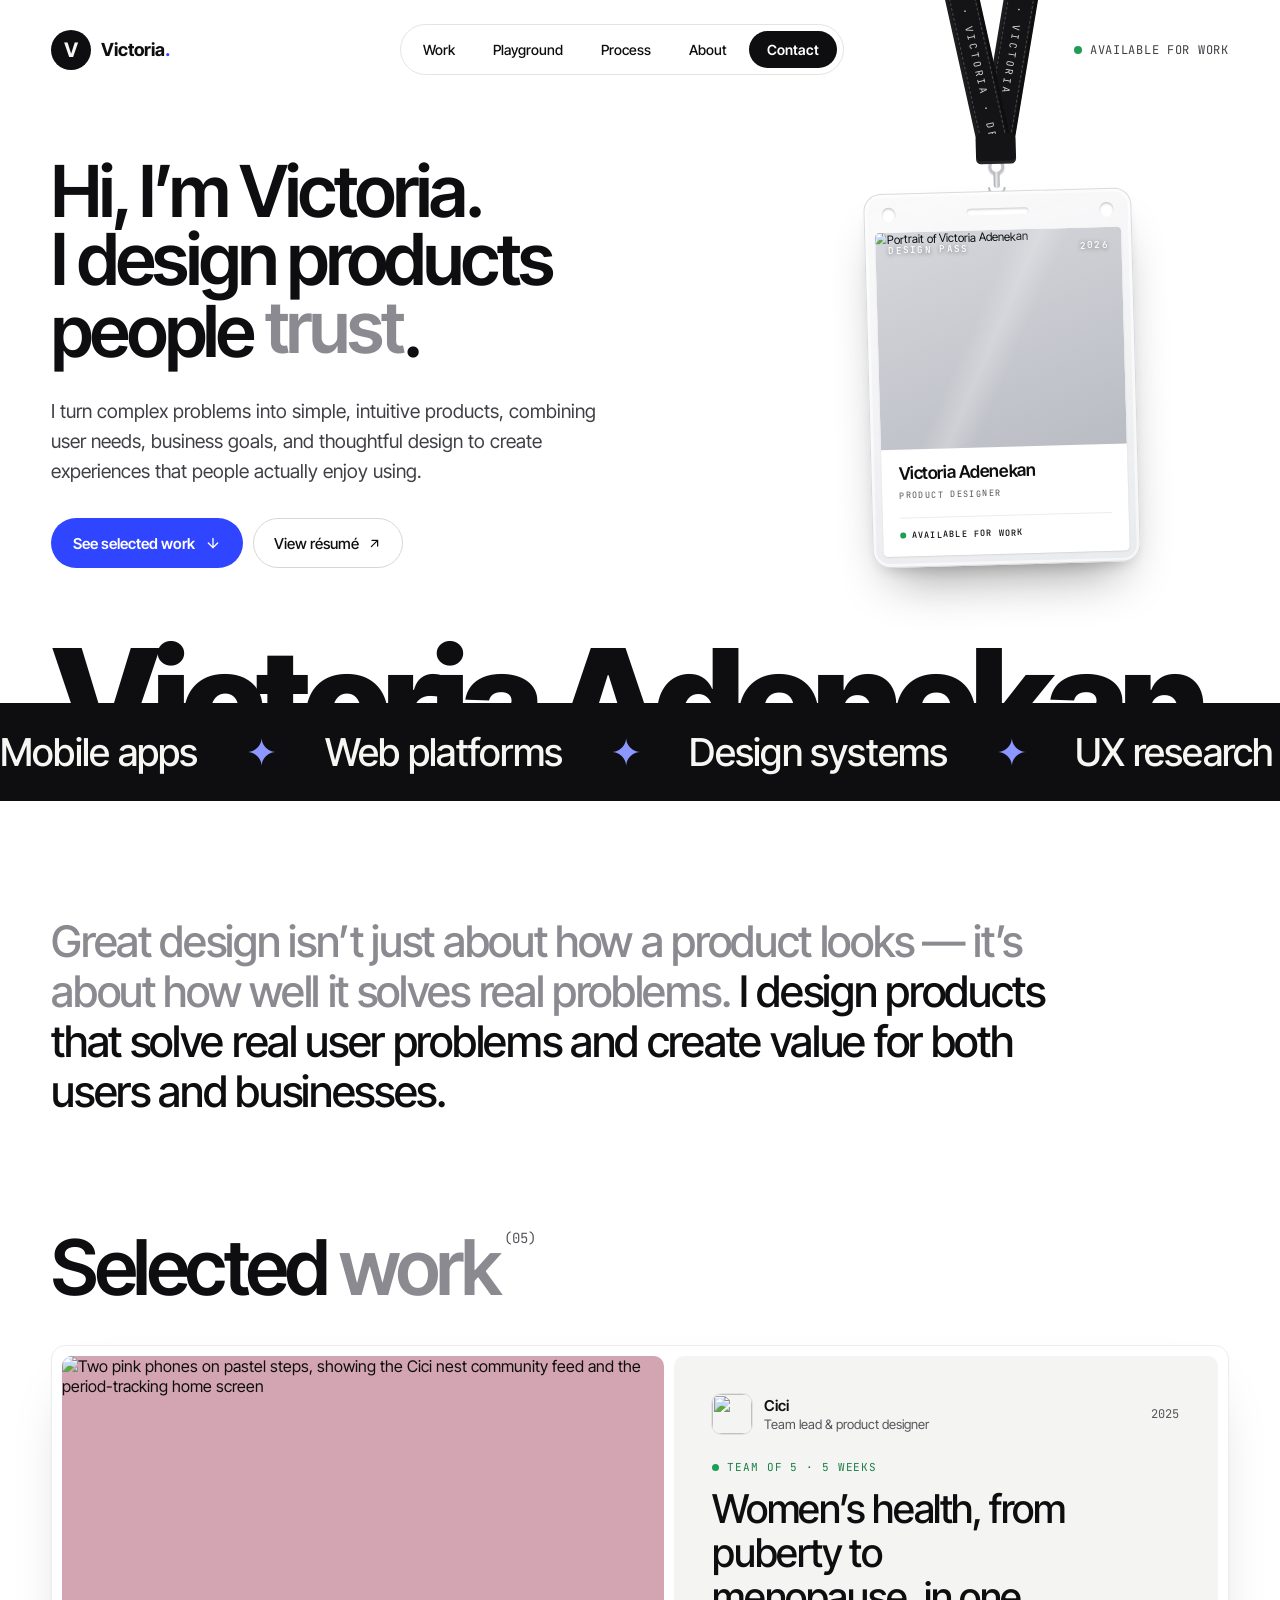
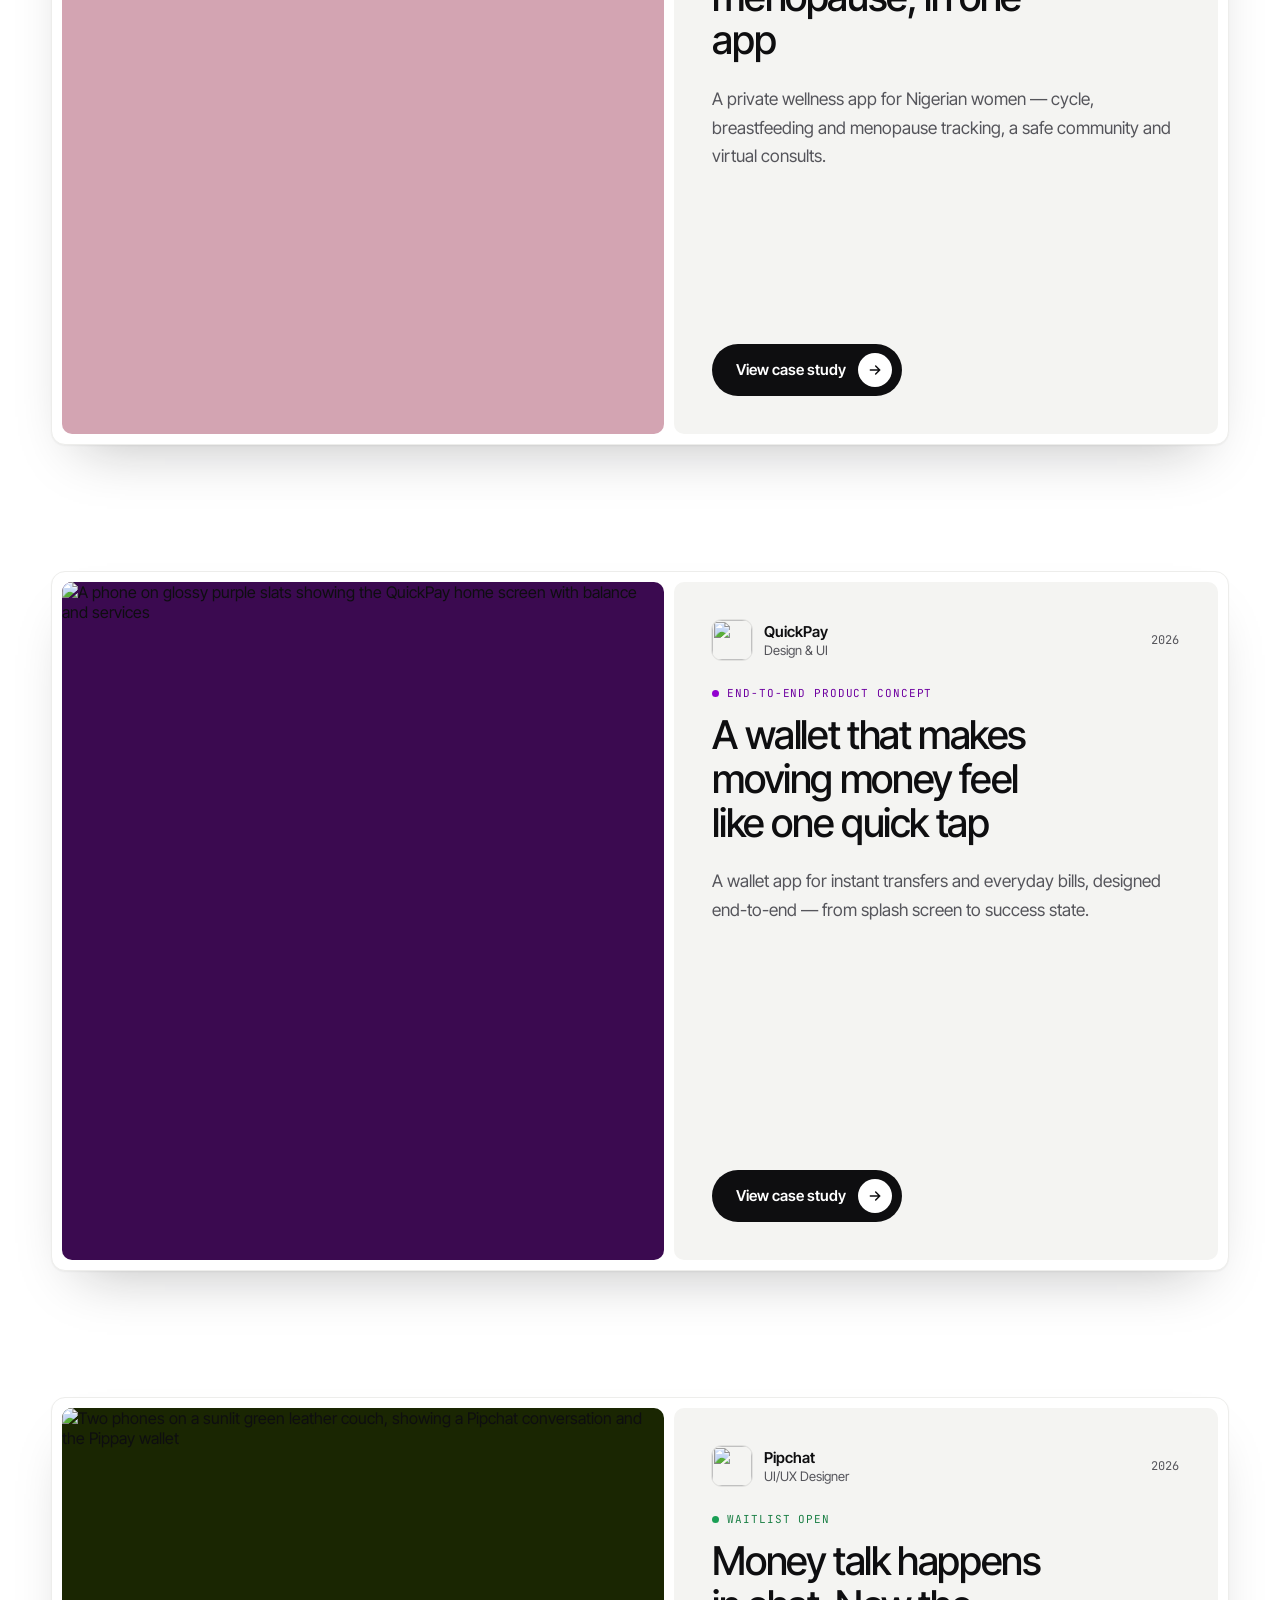
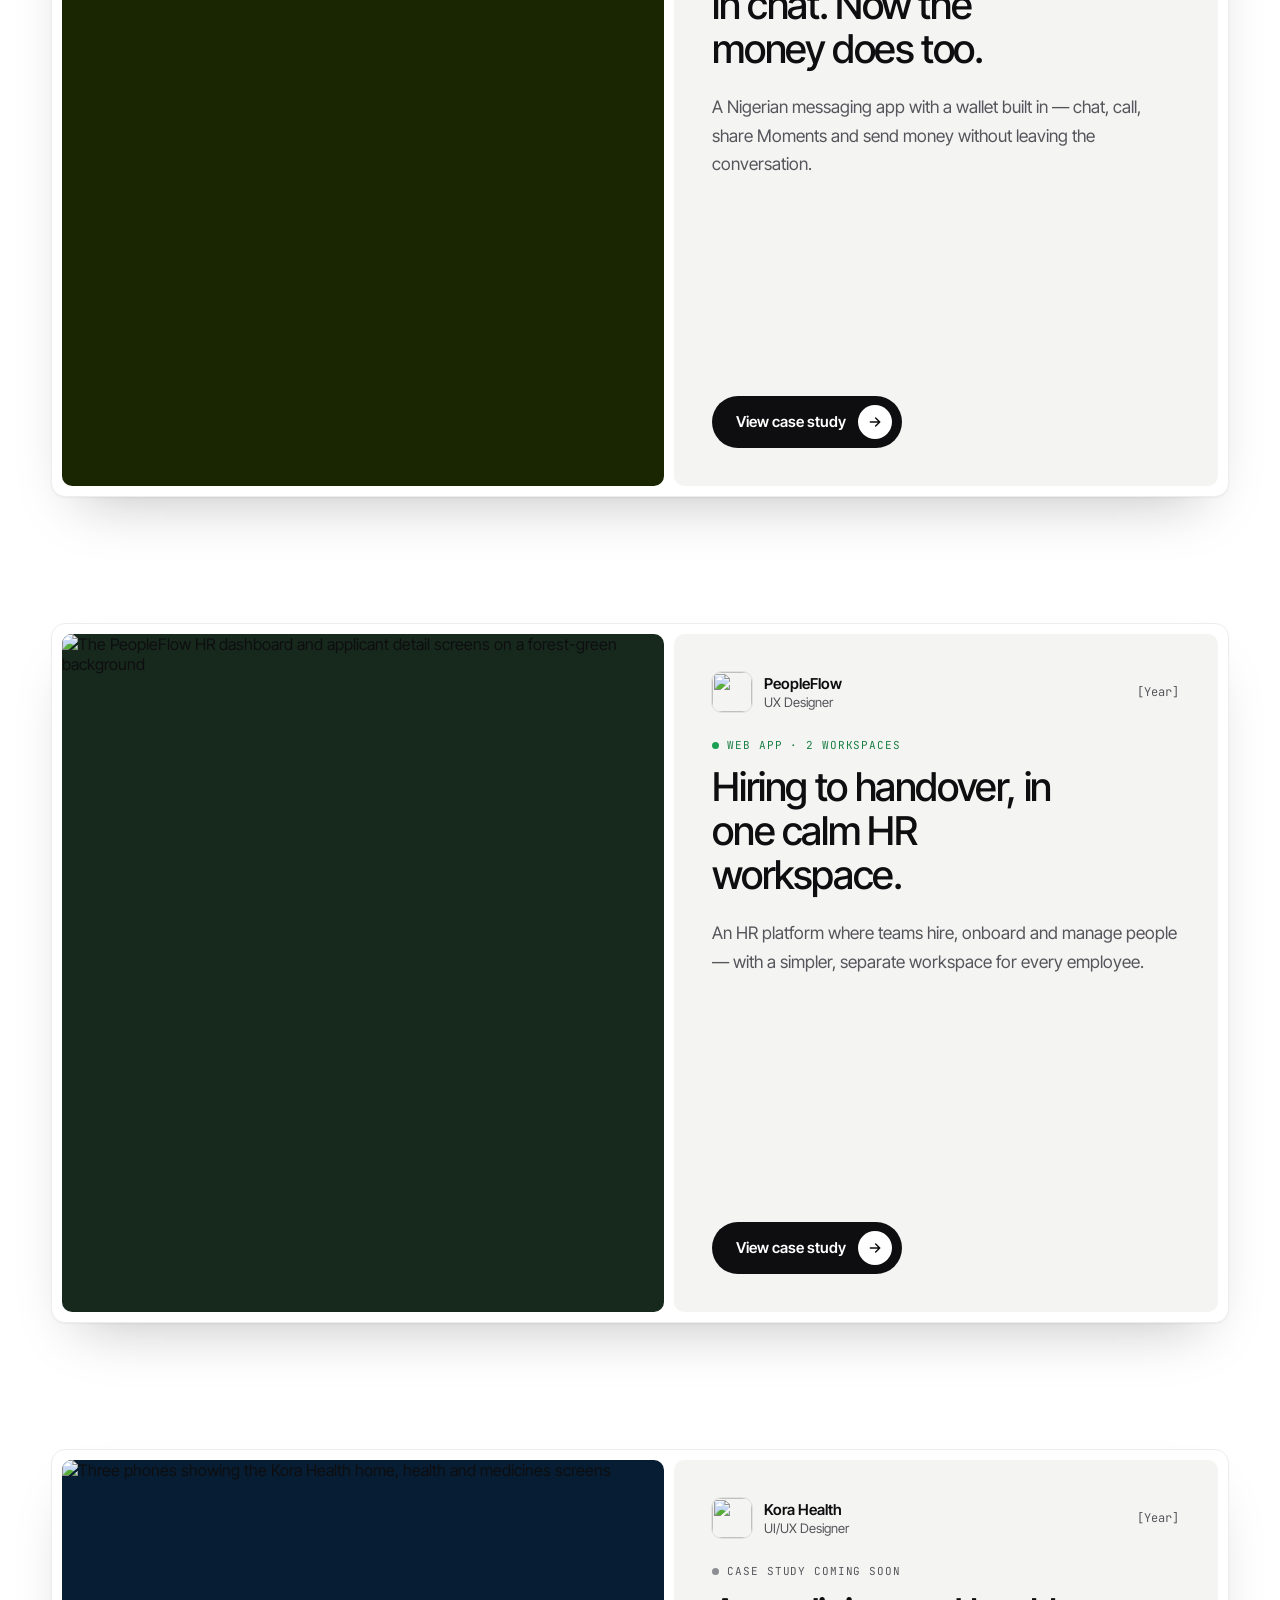
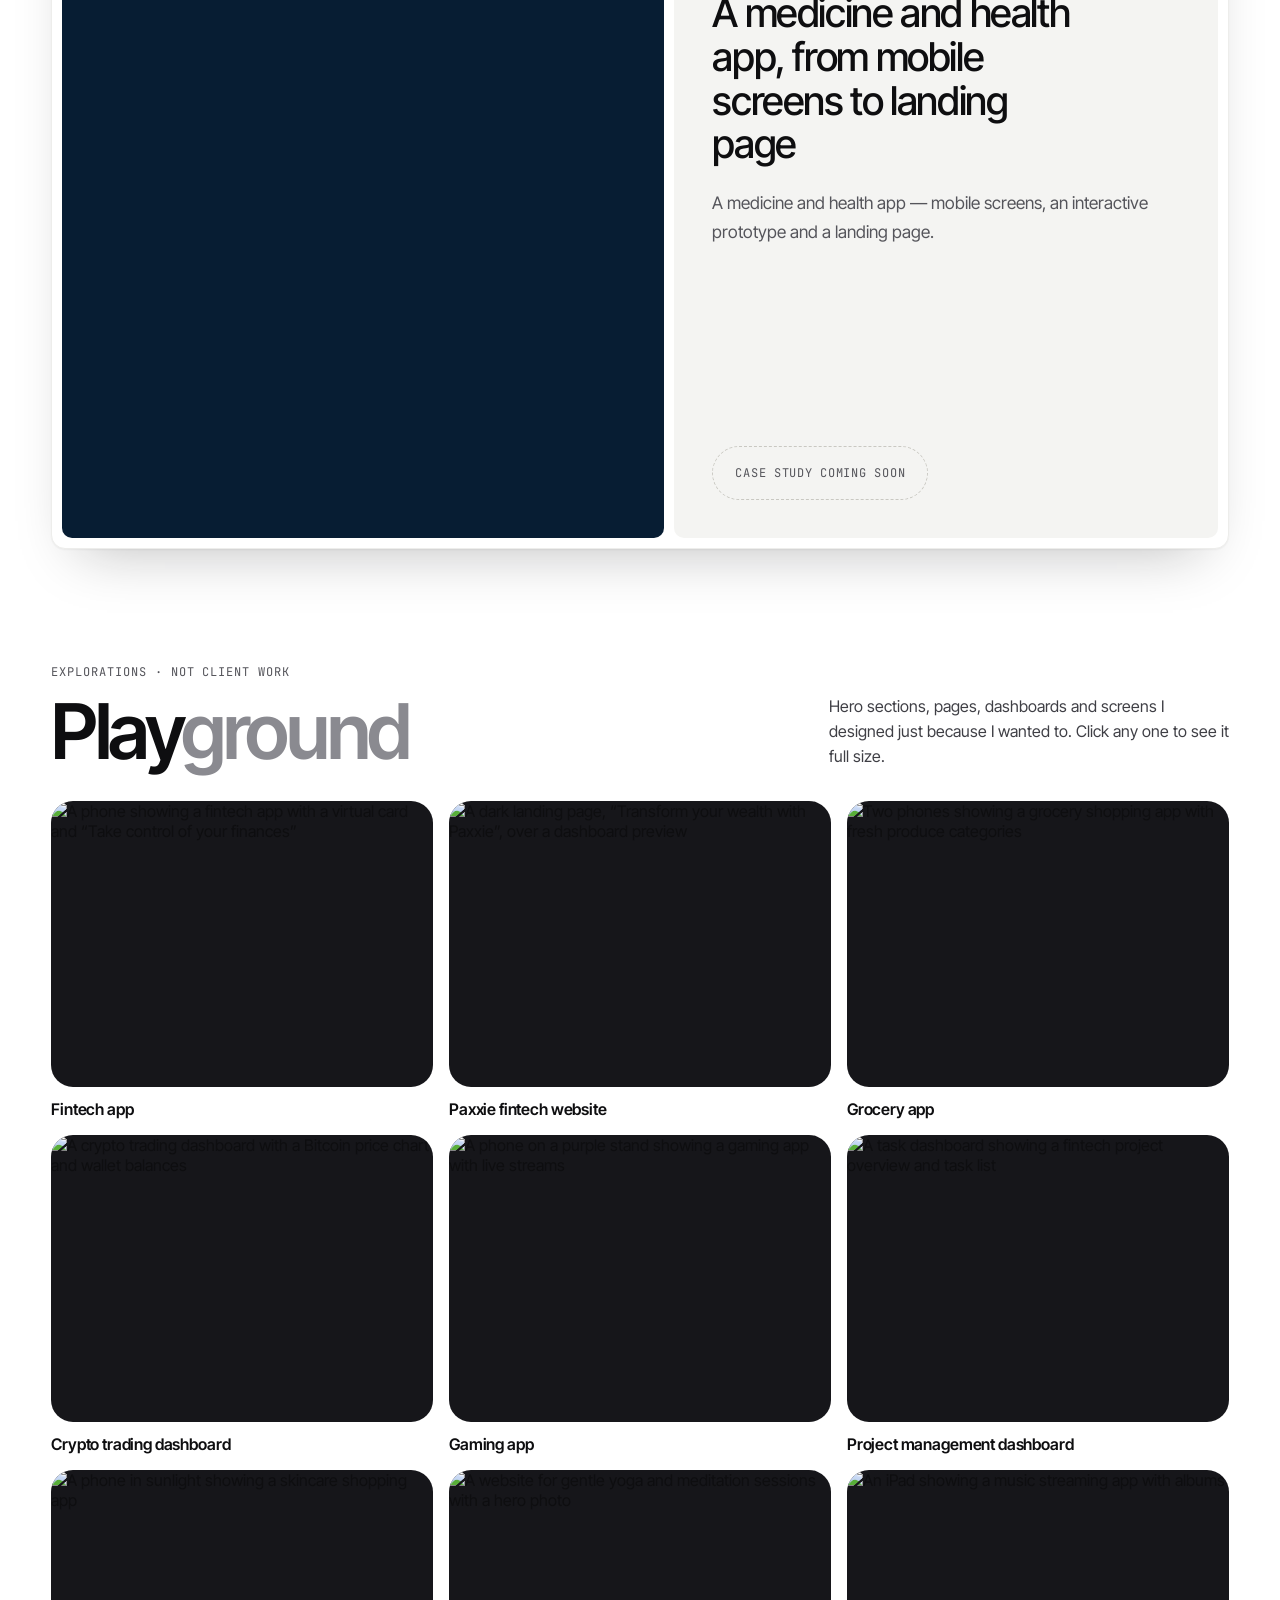
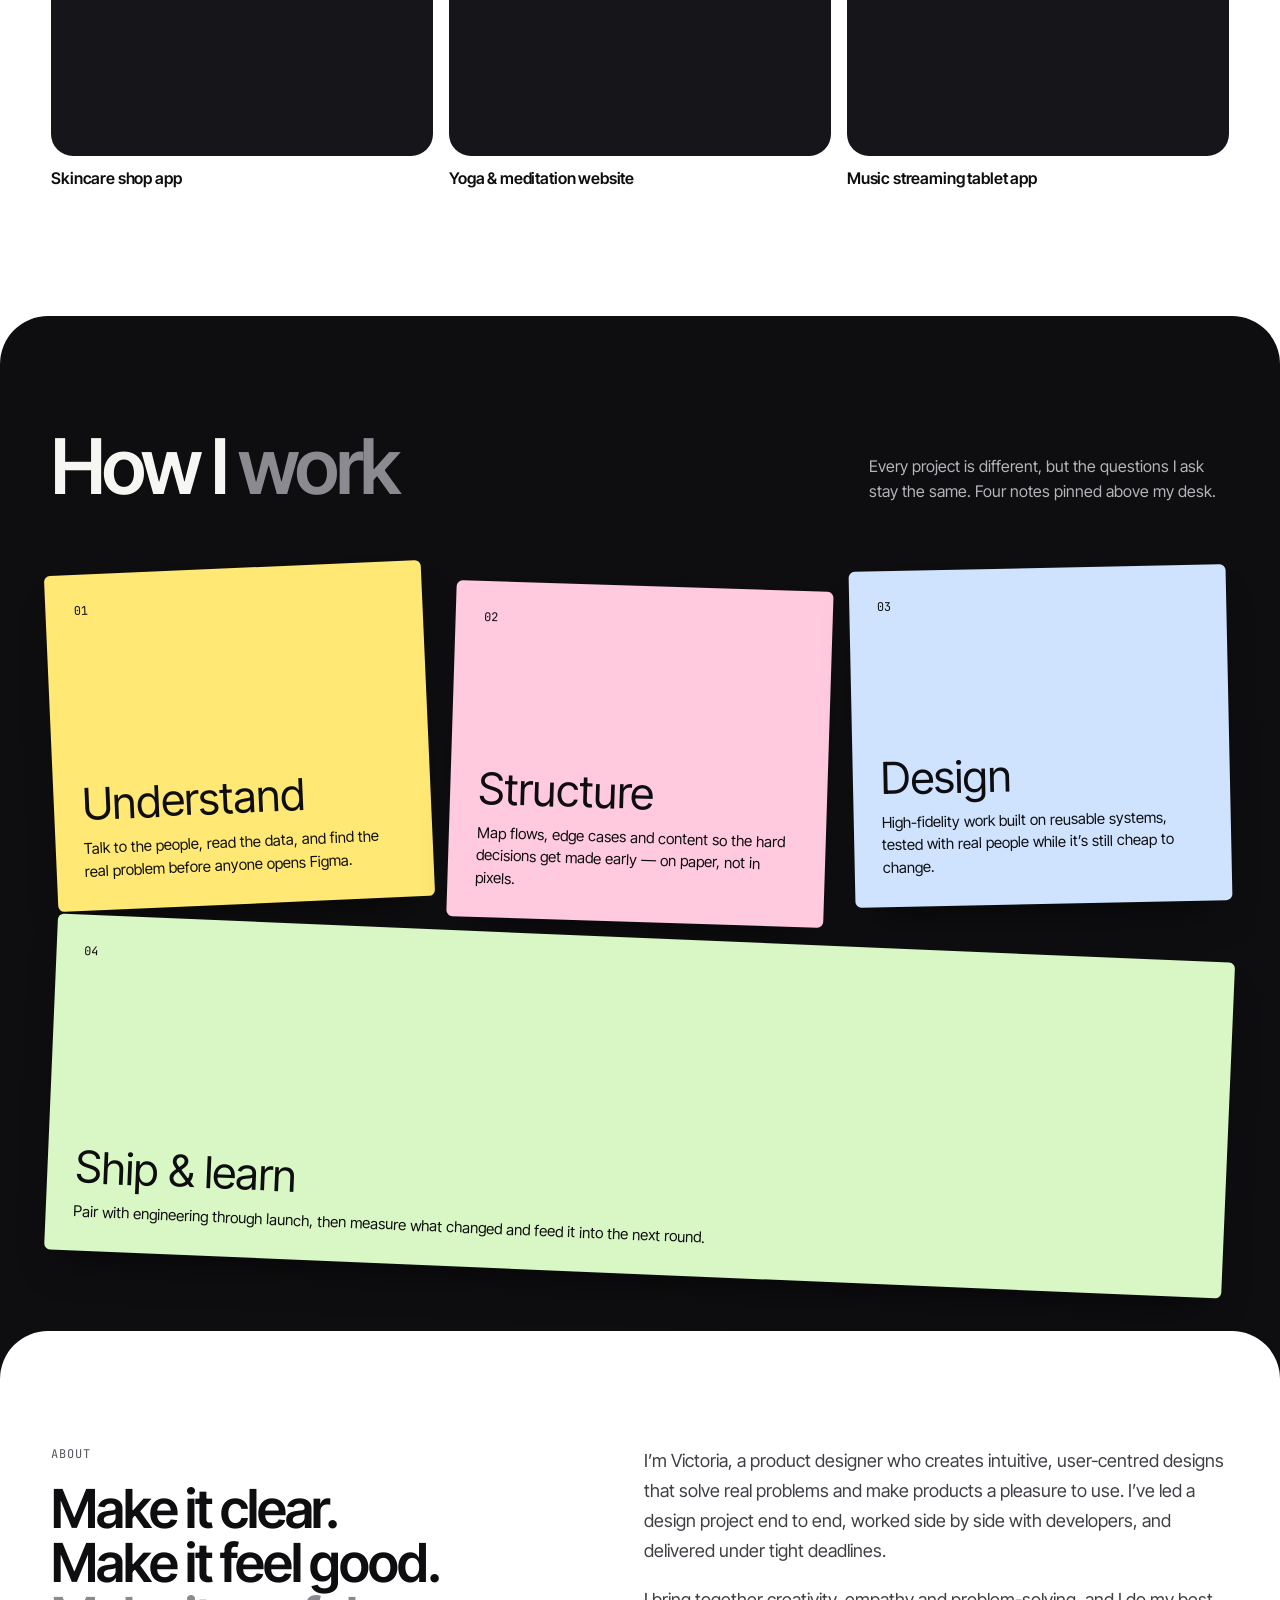
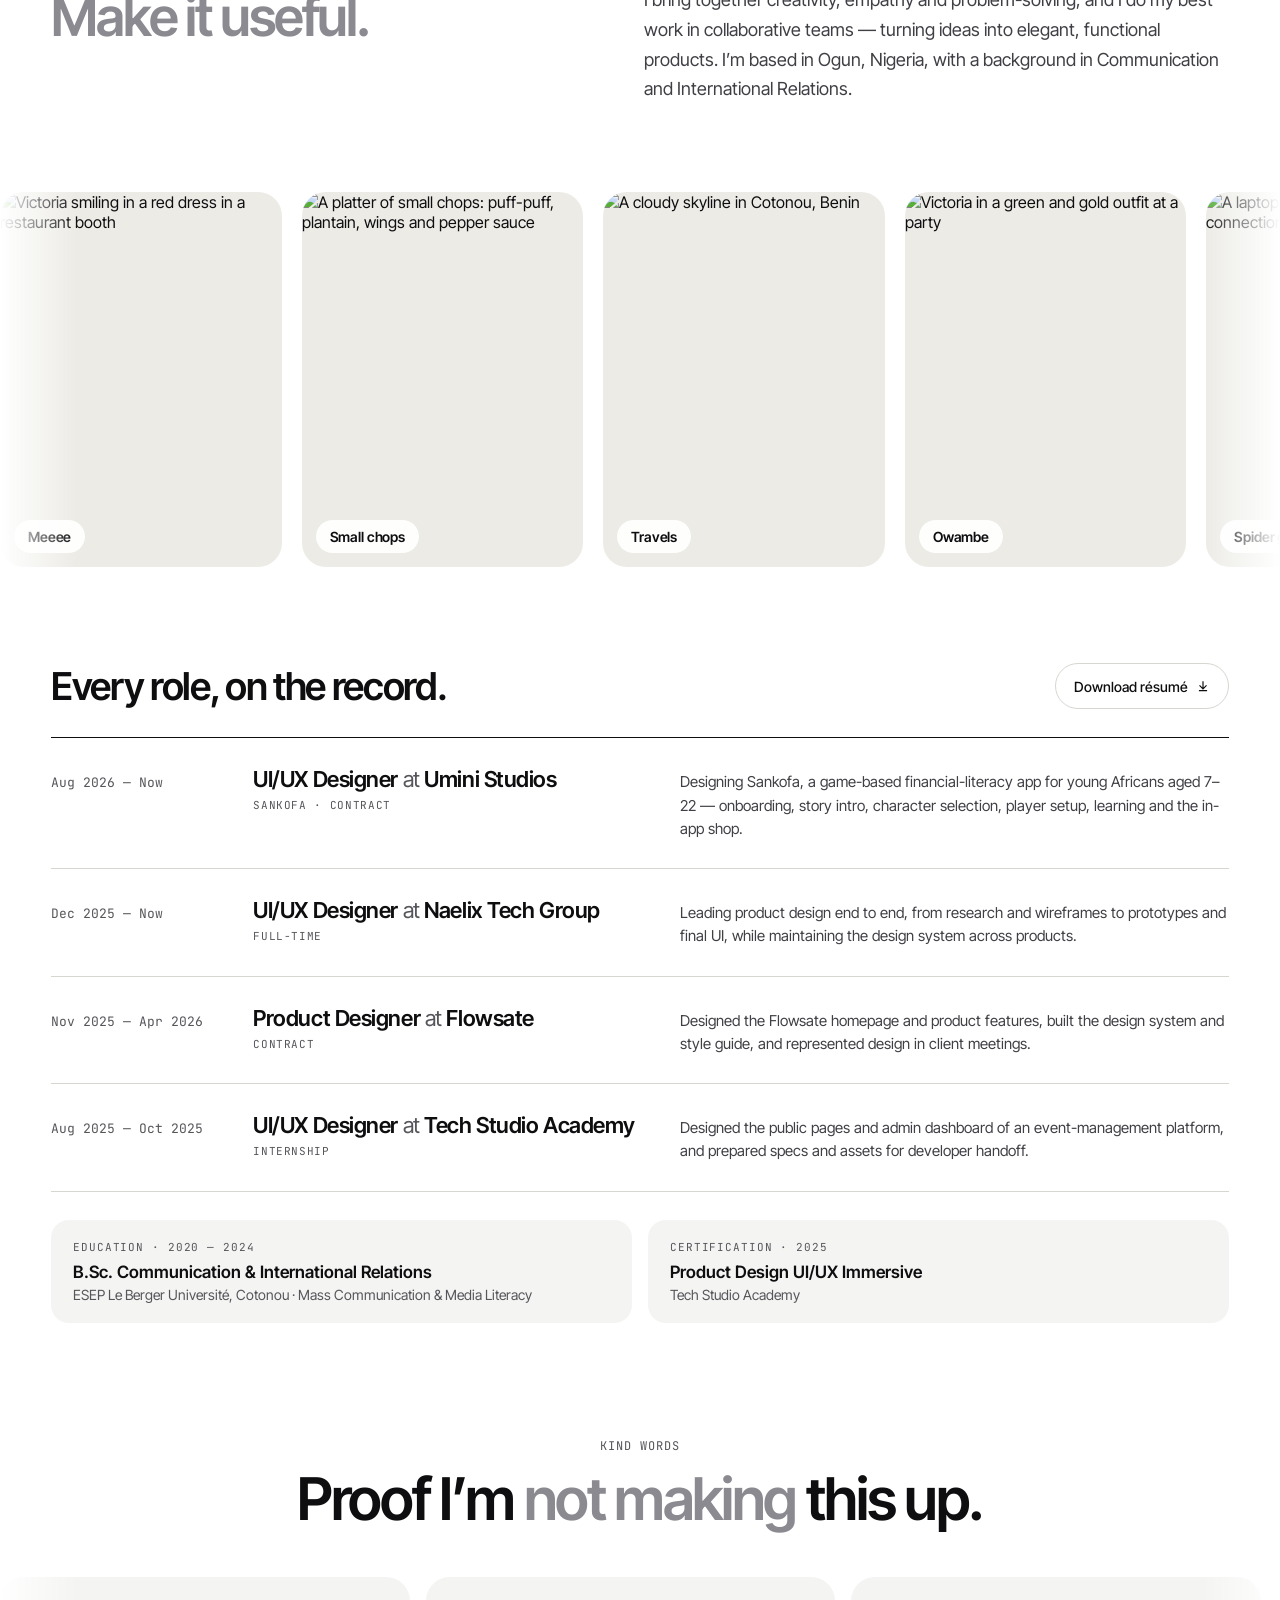
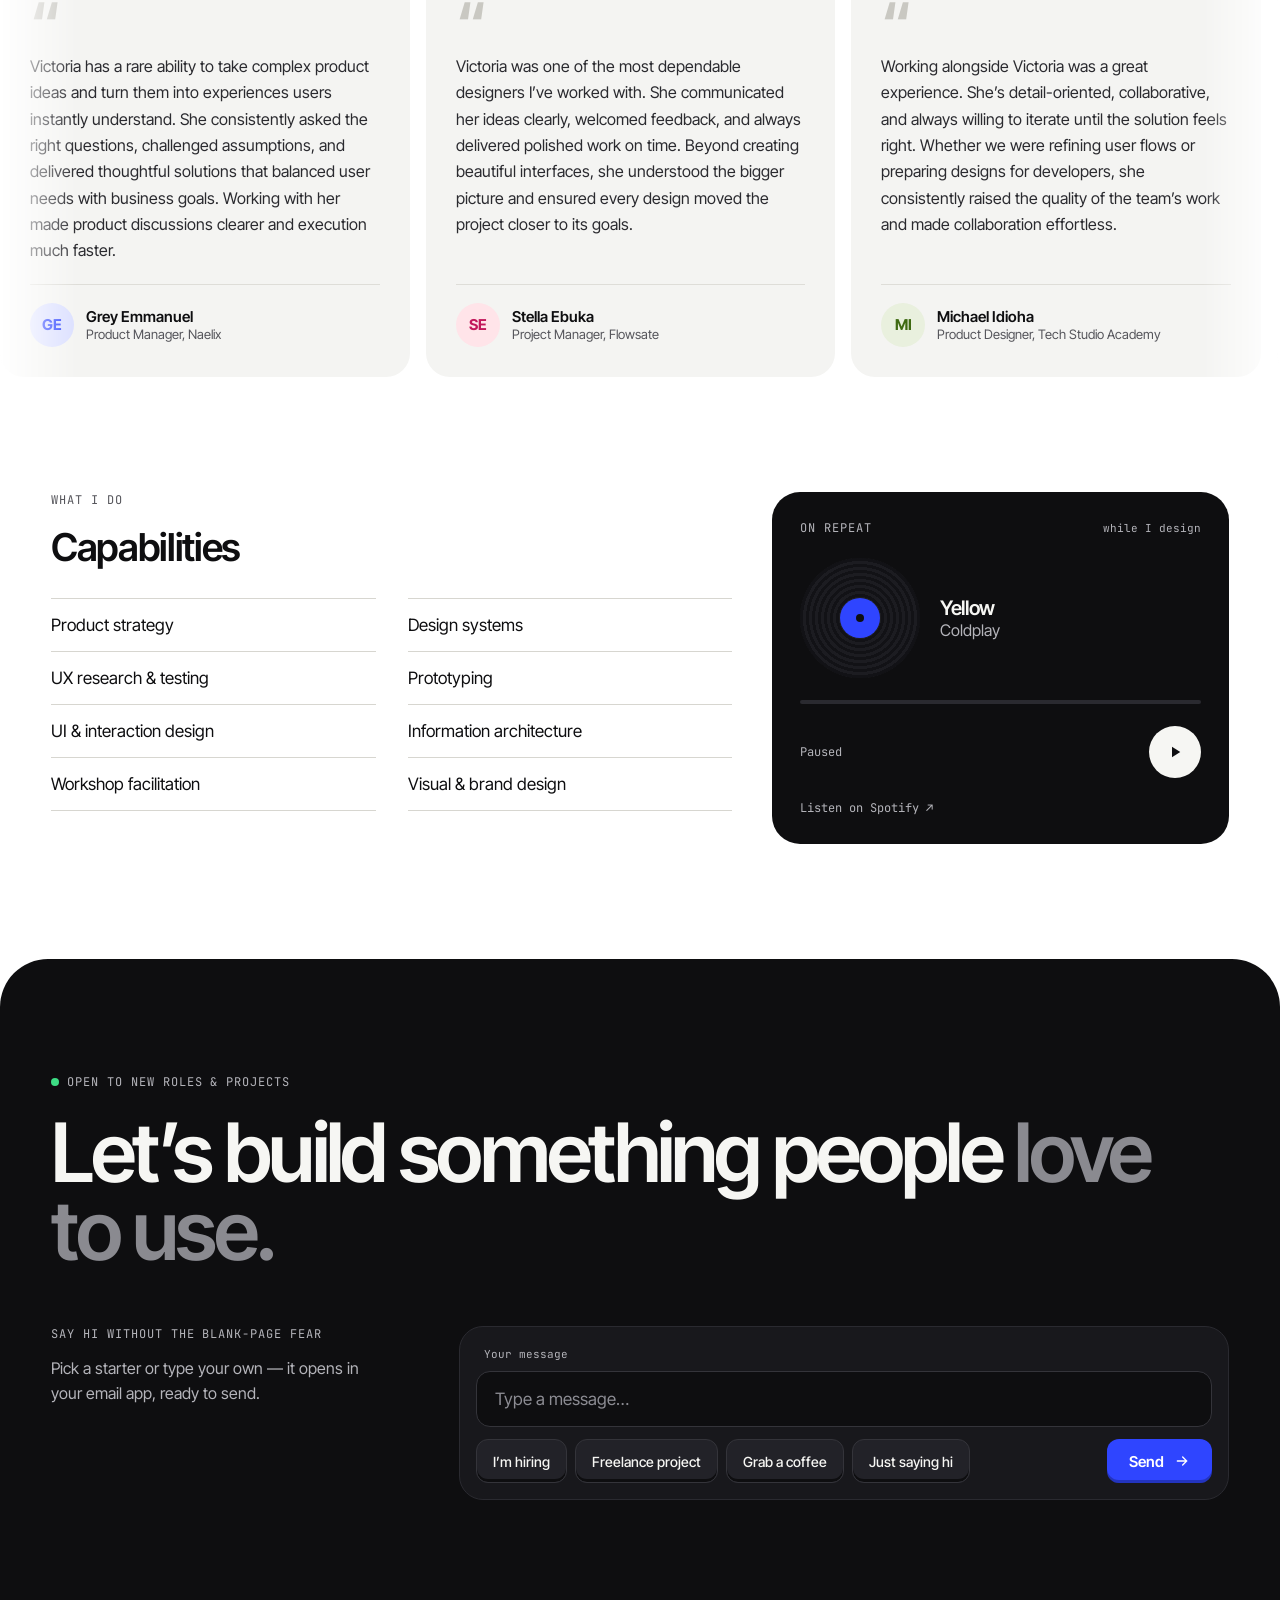
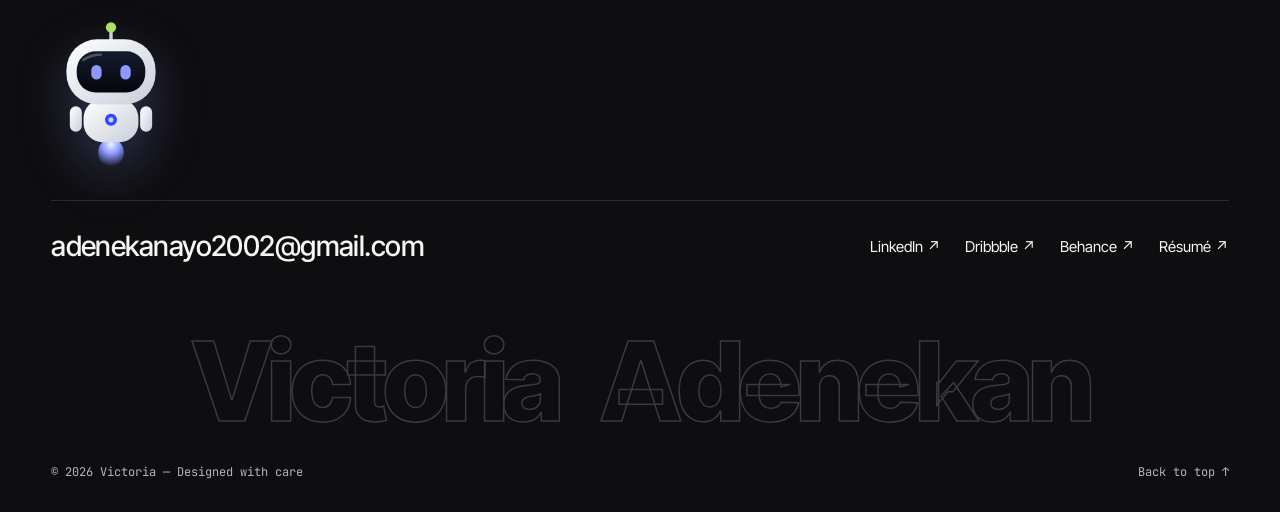
==== index.html @ 8fe479c8 "Add files via upload" ====
<!doctype html>
<html lang="en">
<head>
<meta charset="utf-8">
<meta name="viewport" content="width=device-width, initial-scale=1, viewport-fit=cover">
<title>Victoria — Product Designer</title>
<meta name="description" content="Victoria is a product designer who turns complicated problems into calm, clear products.">
<meta property="og:title" content="Victoria — Product Designer">
<meta property="og:description" content="Victoria is a product designer who turns complicated problems into calm, clear products.">
<meta property="og:type" content="website">
<meta name="theme-color" content="#FFFFFF">
<link rel="icon" href="favicon.svg" type="image/svg+xml">
<link rel="preconnect" href="https://fonts.googleapis.com">
<link rel="stylesheet" href="https://fonts.googleapis.com/css2?family=Inter+Tight:wght@400;500;600;700;800&amp;family=JetBrains+Mono:wght@400;500&amp;display=swap">
<style>
body{margin:0;background:#FFFFFF}
a{color:inherit}a:hover{color:inherit}
.it{font-family:inherit;font-style:normal}
.mono{font-family:'JetBrains Mono',ui-monospace,Menlo,monospace}
.mq{display:flex;gap:48px;width:max-content;animation:mq 38s linear infinite}
@keyframes mq{from{transform:translateX(0)}to{transform:translateX(-50%)}}
@keyframes pulse{0%,100%{opacity:1}50%{opacity:.35}}
@keyframes spin{to{transform:rotate(360deg)}}
@keyframes sway{0%,100%{transform:rotate(5deg)}50%{transform:rotate(2deg)}}
.pulse{animation:pulse 1.8s ease-in-out infinite}
.spin{animation:spin 6s linear infinite}
.strap{background:#141416;border-radius:2px;overflow:hidden;display:flex;justify-content:center;box-shadow:inset 3px 0 0 rgba(255,255,255,.04),inset -3px 0 0 rgba(0,0,0,.3)}
.strap::before,.strap::after{content:"";position:absolute;top:0;bottom:0;width:0;border-left:1px dashed rgba(255,255,255,.22)}
.strap::before{left:4px}.strap::after{right:4px}
.strap span{writing-mode:vertical-rl;font-size:10px;letter-spacing:.3em;color:rgba(255,255,255,.82);white-space:nowrap;padding-top:10px}
.rig-holder:active{cursor:grabbing}
.rig-col{margin-top:-260px;margin-bottom:-300px}
@media (min-width:1100px){.rig-col{margin-bottom:-300px;padding-right:40px}}
@media (min-width:1600px){.rig-holder,.rig-clip{zoom:1.1}.rig-col{padding-right:24px}}
@media (min-width:1011px) and (max-height:820px){.rig-straps{height:230px !important}.strap{height:240px !important}.rig-holder,.rig-clip{zoom:.9}}
@media (min-width:1011px) and (max-height:700px){.rig-straps{height:190px !important}.strap{height:200px !important}.rig-holder,.rig-clip{zoom:.8}}
@media (max-width:1010px){.rig-col{margin-top:-8px;margin-bottom:0;flex-basis:100% !important}.rig-straps{height:130px !important;-webkit-mask-image:linear-gradient(180deg,transparent,#000 55%);mask-image:linear-gradient(180deg,transparent,#000 55%)}.strap{height:136px !important}}
@media (max-width:420px){.rig{zoom:.86}}
@media (max-width:759px){.stack-list{display:grid !important;grid-template-columns:minmax(0,1fr);grid-auto-rows:1fr}.stack{flex-direction:column;flex-wrap:nowrap !important}.stack-media{min-height:0 !important;height:280px;flex:0 0 auto !important}.stack-info{flex:1 1 auto !important}}
@media (min-width:760px){.stack{height:600px;flex-wrap:nowrap !important}}
@media (min-width:960px) and (min-height:640px){.stack{position:sticky;top:28px;height:min(700px,calc(100vh - 56px));transform-origin:50% 0;will-change:transform}.stack-list{gap:14vh !important}}
.note{transition:transform .3s ease}
.note:hover{transform:rotate(0deg) scale(1.03)}
.lnk{text-decoration:none;transition:opacity .2s}.lnk:hover{opacity:.6}
.outline{color:transparent;-webkit-text-stroke:1.5px #3A3A40}
.sr{position:absolute;width:1px;height:1px;overflow:hidden;clip:rect(0 0 0 0);white-space:nowrap}
/* auto-rotating hero word */
.rot{position:relative;display:inline-block;vertical-align:bottom;padding-bottom:.06em;transition:width .55s cubic-bezier(.22,1,.36,1)}
.rot-word{display:inline-block;white-space:nowrap;font:inherit;letter-spacing:inherit}
.rot-word .ch{display:inline-block;transition:transform .55s cubic-bezier(.22,1,.36,1),opacity .4s ease,filter .4s ease;transition-delay:calc(var(--k,0) * 28ms)}
.rot-word .ch.out{transform:translateY(-.55em) rotateX(70deg);opacity:0;filter:blur(4px)}
.rot-word .ch.pre{transform:translateY(.6em) rotateX(-70deg);opacity:0;filter:blur(4px);transition:none}
.rot-bar{position:absolute;left:0;right:0;bottom:-.02em;height:.08em;border-radius:.04em;transform-origin:left;transition:transform .5s cubic-bezier(.22,1,.36,1)}
.rot.swap .rot-bar{transform:scaleX(.15)}
/* headings reveal on scroll (class added by script) */
.rv{opacity:0;transform:translateY(28px);filter:blur(8px);transition:opacity .9s ease,transform 1s cubic-bezier(.22,1,.36,1),filter .9s ease}
.rv.in{opacity:1;transform:none;filter:blur(0)}
/* playground grid */
.pg-grid{display:grid;grid-template-columns:repeat(3,minmax(0,1fr));gap:16px}
@media (max-width:959px){.pg-grid{grid-template-columns:repeat(2,minmax(0,1fr))}.shot-wrap{order:var(--o2)}}
@media (max-width:599px){.pg-grid{grid-template-columns:minmax(0,1fr)}.shot-wrap{order:0}}
.shot{all:unset;box-sizing:border-box;position:relative;width:100%;aspect-ratio:4/3;border-radius:22px;overflow:hidden;cursor:pointer;display:block;isolation:isolate}
.shot:focus-visible{outline:3px solid #2F45FF;outline-offset:3px}
.shot-art{position:absolute;inset:0;display:flex;align-items:center;justify-content:center;padding:0;box-sizing:border-box;transition:transform .7s cubic-bezier(.22,1,.36,1)}
.shot:hover .shot-art{transform:scale(1.045)}
.shot-zoom{position:absolute;top:12px;right:12px;width:36px;height:36px;border-radius:50%;background:rgba(255,255,255,.9);color:#0E0E10;display:flex;align-items:center;justify-content:center;opacity:0;transform:scale(.85);transition:opacity .3s,transform .3s}
.shot:hover .shot-zoom,.shot:focus-visible .shot-zoom{opacity:1;transform:none}
.shot-wrap.is-hidden{display:none}
.shot-name{margin-top:12px;font-size:16px;font-weight:600;letter-spacing:-0.01em;color:#0E0E10}
.shot.is-hidden{display:none}
/* lightbox */
.lb{position:fixed;inset:0;z-index:80;display:flex;align-items:center;justify-content:center;padding:clamp(12px,3vw,40px)}
.lb[hidden]{display:none}
.lb-bg{position:absolute;inset:0;background:rgba(14,14,16,.72);-webkit-backdrop-filter:blur(6px);backdrop-filter:blur(6px);animation:lbf .3s ease both}
.lb-full{position:relative;margin:0;width:min(1100px,100%);display:flex;flex-direction:column;gap:14px;animation:lbp .45s cubic-bezier(.22,1,.36,1) both}
.lb-stage{position:relative;width:100%;aspect-ratio:4/3;max-height:78vh;border-radius:20px;overflow:hidden;margin:0 auto}
.lb-stage .shot-art{padding:0}
.lb-stage .shot-art img{object-fit:contain !important}
.lb-cap{display:flex;justify-content:space-between;gap:16px;color:#FFFFFF;font-size:17px;font-weight:600}
.lb-cap .mono{font-size:12px;font-weight:400;color:#C7C7CC}
.lb-btn{position:absolute;width:48px;height:48px;border-radius:50%;border:0;background:#FFFFFF;color:#0E0E10;display:flex;align-items:center;justify-content:center;cursor:pointer;box-shadow:0 10px 24px -10px rgba(0,0,0,.5)}
.lb-close{top:clamp(12px,3vw,28px);right:clamp(12px,3vw,28px)}
.lb-prev{left:clamp(8px,2vw,24px);top:50%;margin-top:-24px}
.lb-next{right:clamp(8px,2vw,24px);top:50%;margin-top:-24px}
@keyframes lbf{from{opacity:0}}
@keyframes lbp{from{opacity:0;transform:translateY(24px) scale(.98)}}
.life{overflow:hidden;-webkit-mask-image:linear-gradient(90deg,transparent,#000 6%,#000 94%,transparent);mask-image:linear-gradient(90deg,transparent,#000 6%,#000 94%,transparent)}
.life-track{display:flex;width:max-content;animation:lifeScroll 70s linear infinite}
.life-set{display:flex;gap:20px;padding-right:20px}
.life-card img{transition:transform .6s cubic-bezier(.22,1,.36,1)}
.life-card:hover img{transform:scale(1.04)}
@keyframes lifeScroll{to{transform:translateX(-50%)}}
@media (prefers-reduced-motion:reduce){.life{overflow-x:auto}.life-track{animation:none}.life-set[aria-hidden]{display:none}}
.bot-lane{position:relative;height:220px;margin-top:48px}
.bot-mover{position:absolute;left:0;bottom:0;width:140px;animation:botRoam 24s ease-in-out infinite}
.bot-lean{animation:botLean 24s ease-in-out infinite}
.bot{all:unset;cursor:pointer;display:block;position:relative;animation:botFloat 4.2s ease-in-out infinite;filter:drop-shadow(0 18px 24px rgba(140,152,255,.25))}
.bot:focus-visible{outline:3px solid #8C98FF;outline-offset:6px;border-radius:20px}
.bot svg{display:block;overflow:visible}
.bot-eyes{transform-box:fill-box;transform-origin:center;animation:botBlink 5s infinite}
.bot-flame{transform-box:fill-box;transform-origin:center top;animation:botFlame .35s ease-in-out infinite alternate}
.bot-tip{animation:botTip 2.4s ease-in-out infinite}
.bot-arm-r{transform-box:fill-box;transform-origin:50% 10%}
.bot.wave .bot-arm-r{animation:botWave .9s ease-in-out 2}
.bot:hover .bot-tip{fill:#D7FF8A}
.bot-bubble{position:absolute;left:50%;bottom:calc(100% + 4px);margin-left:-110px;width:220px;text-align:center;white-space:normal;padding:9px 14px;border-radius:16px;box-sizing:border-box;background:#FFFFFF;color:#0E0E10;font-size:14px;font-weight:600;opacity:0;transform:translateY(6px) scale(.96);transform-origin:left bottom;transition:opacity .3s,transform .3s;pointer-events:none}
.bot-bubble.show{opacity:1;transform:none}
@keyframes botFloat{0%,100%{transform:translateY(0) rotate(-3deg)}50%{transform:translateY(-14px) rotate(3deg)}}
@keyframes botBlink{0%,92%,100%{transform:scaleY(1)}95%{transform:scaleY(.1)}}
@keyframes botFlame{from{transform:scaleY(.8);opacity:.75}to{transform:scaleY(1.15);opacity:1}}
@keyframes botTip{0%,100%{opacity:1}50%{opacity:.45}}
@keyframes botWave{0%,100%{transform:rotate(0)}30%{transform:rotate(-150deg)}60%{transform:rotate(-110deg)}}
@keyframes botRoam{0%,100%{left:0}50%{left:calc(100% - 140px)}}
@keyframes botLean{0%,100%{transform:rotate(0)}12%,38%{transform:rotate(7deg)}50%{transform:rotate(0)}62%,88%{transform:rotate(-7deg)}}
@media (prefers-reduced-motion:reduce){.bot,.bot-eyes,.bot-flame,.bot-tip,.bot.wave .bot-arm-r,.bot-mover,.bot-lean{animation:none}}
.fname{font-size:clamp(52px,8.6vw,150px);line-height:.92;letter-spacing:-0.05em;font-weight:800;text-align:center;padding:28px clamp(12px,3vw,40px) 8px;user-select:none}
.fword{display:inline-block;white-space:nowrap;margin:0 .12em}
.fl{display:inline-block;color:transparent;-webkit-text-stroke:1.5px #3A3A40;transition:transform .35s cubic-bezier(.3,1.6,.5,1),color .25s,-webkit-text-stroke-color .25s;animation:flWave 7s ease-in-out infinite;animation-delay:calc(var(--i) * 110ms)}
.fl:hover{color:var(--c);-webkit-text-stroke-color:var(--c);transform:translateY(-14%) rotate(var(--r)) scale(1.08)}
@keyframes flWave{0%,32%,100%{color:transparent;-webkit-text-stroke-color:#3A3A40;transform:none}8%{color:var(--c);-webkit-text-stroke-color:var(--c);transform:translateY(-16%) rotate(var(--r))}16%{color:var(--c);-webkit-text-stroke-color:var(--c);transform:translateY(0) rotate(0)}24%{color:transparent;-webkit-text-stroke-color:var(--c);transform:none}}
@media (prefers-reduced-motion:reduce){.fl{animation:none;transition:none}}
@keyframes bob{0%,80%,100%{transform:translateY(0);opacity:.4}40%{transform:translateY(-14px);opacity:1}}
@keyframes orbit{to{transform:rotate(360deg)}}
.bob{animation:bob 1.2s ease-in-out infinite}
.orbit{animation:orbit 2.4s linear infinite}
.tile{transition:transform .35s cubic-bezier(.2,.7,.2,1),background-color .4s ease}
.tile:hover{transform:translateY(-4px)}
.quotes{overflow:hidden;-webkit-mask-image:linear-gradient(90deg,transparent,#000 6%,#000 94%,transparent);mask-image:linear-gradient(90deg,transparent,#000 6%,#000 94%,transparent)}
.quotes-track{display:flex;width:max-content;animation:lifeScroll 80s linear infinite}
.quotes-set{display:flex;align-items:stretch;gap:16px;padding-right:16px}
@media (prefers-reduced-motion:reduce){.quotes{overflow-x:auto}.quotes-track{animation:none}.quotes-set[aria-hidden]{display:none}}
.tcard{transition:transform .35s cubic-bezier(.2,.7,.2,1)}
.tcard:hover{transform:translateY(-6px)}
.ttrack{scrollbar-width:none}.ttrack::-webkit-scrollbar{display:none}
.ttrack:focus-visible{outline:2px solid #2F45FF;outline-offset:-2px}
.tfade{-webkit-mask-image:linear-gradient(90deg,transparent 0,#000 6%,#000 94%,transparent 100%);mask-image:linear-gradient(90deg,transparent 0,#000 6%,#000 94%,transparent 100%)}
input::placeholder{color:#8C8C93}
@media (prefers-reduced-motion:reduce){.mq,.pulse,.spin,.sway,.bob,.orbit{animation:none}}
/* Page-load: a calm hero entrance that plays on every load */
@keyframes ld-rise{from{opacity:0;transform:translate3d(0,26px,0);filter:blur(10px)}to{opacity:1;transform:none;filter:blur(0)}}
@keyframes ld-fade{from{opacity:0}to{opacity:1}}
@keyframes ld-drop{from{opacity:0;transform:translate3d(0,-80px,0)}to{opacity:1;transform:none}}
@keyframes ld-up{from{transform:translate3d(0,110%,0)}to{transform:none}}
.ld{animation:ld-rise 1.2s cubic-bezier(.22,1,.36,1) both;animation-delay:var(--d,0ms)}
.ld-fade{animation:ld-fade 1.1s ease both;animation-delay:var(--d,0ms)}
.ld-drop{animation:ld-drop 1.9s cubic-bezier(.22,1,.36,1) both;animation-delay:var(--d,0ms)}
.ld-name{clip-path:inset(-40% -3% 0 -3%)}
.ld-name span{display:inline-block;animation:ld-up 1.5s cubic-bezier(.22,1,.36,1) both;animation-delay:calc(650ms + var(--i,0) * 45ms)}
@media (prefers-reduced-motion:reduce){.ld,.ld-fade,.ld-drop,.ld-name span{animation:none}}
</style>
<link rel="stylesheet" href="site.css">
</head>
<body>
<div style="font-family:'Inter Tight',system-ui,sans-serif;color:#0E0E10;background:#FFFFFF;overflow-x:clip">

<div id="intro" class="intro" role="dialog" aria-label="Intro">
  <div class="intro-track" id="introTrack">
    <div class="intro-name"><span style="--i:0">V</span><span style="--i:1">I</span><span style="--i:2">C</span><span style="--i:3">T</span><span style="--i:4">O</span><span style="--i:5">R</span><span style="--i:6">I</span><span style="--i:7">A</span><span class="sp"> </span><span style="--i:9">A</span><span style="--i:10">D</span><span style="--i:11">E</span><span style="--i:12">N</span><span style="--i:13">E</span><span style="--i:14">K</span><span style="--i:15">A</span><span style="--i:16">N</span></div>
    <img class="intro-ph" src="assets/intro_b.webp" alt="">
    <img class="intro-ph" src="assets/life_06.webp" alt="">
    <img class="intro-ph" src="assets/intro_a.webp" alt="">
    <img class="intro-ph" src="assets/life_03.webp" alt="">
    <img class="intro-ph" src="assets/life_00.webp" alt="">
    <div class="intro-final" id="introFinal"><img src="assets/victoria_portrait.webp" alt=""></div>
  </div>
  <button type="button" class="intro-skip" id="introSkip">Skip intro</button>
</div>
<!-- ============ NAV ============ -->
<header class="ld-fade" style="max-width:1320px;margin:0 auto;padding:24px clamp(20px,4vw,56px);display:flex;flex-wrap:wrap;align-items:center;justify-content:space-between;gap:16px">
  <a href="#top" class="lnk" style="display:flex;align-items:center;gap:10px;font-weight:700;font-size:18px">
    <span style="width:40px;height:40px;border-radius:50%;background:#0E0E10;color:#F6F6F3;display:flex;align-items:center;justify-content:center;font-size:20px" class="it">V</span>
    <span>Victoria<span style="color:#2F45FF">.</span></span>
  </a>
  <nav aria-label="Main" style="display:flex;flex-wrap:wrap;align-items:center;gap:6px;background:#FFFFFF;border:1px solid #E4E3DE;border-radius:999px;padding:6px">
    <a href="#work" class="lnk" style="padding:10px 16px;font-size:14px;font-weight:500">Work</a>
    <a href="#playground" class="lnk" style="padding:10px 16px;font-size:14px;font-weight:500">Playground</a>
    <a href="#process" class="lnk" style="padding:10px 16px;font-size:14px;font-weight:500">Process</a>
    <a href="#about" class="lnk" style="padding:10px 16px;font-size:14px;font-weight:500">About</a>
    <a href="#contact" style="padding:10px 18px;font-size:14px;font-weight:600;background:#0E0E10;color:#FFFFFF;border-radius:999px;text-decoration:none">Contact</a>
  </nav>
  <div class="mono" style="display:flex;align-items:center;gap:8px;font-size:12px;letter-spacing:.06em;text-transform:uppercase;color:#3F3F45">
    <span class="pulse" style="width:8px;height:8px;border-radius:50%;background:#1F9D55"></span>
    Available for work
  </div>
  <button type="button" id="burger" class="burger" aria-label="Open menu" aria-expanded="false" aria-controls="mmenu"><span></span><span></span><span></span></button>
</header>
<div id="mmenu" class="mmenu" role="dialog" aria-modal="true" aria-label="Menu">
  <button type="button" id="mmenuClose" class="burger is-x" aria-label="Close menu"><span></span><span></span><span></span></button>
  <nav aria-label="Mobile">
    <a href="#work" style="--i:0">Work</a>
    <a href="#playground" style="--i:1">Playground</a>
    <a href="#process" style="--i:2">Process</a>
    <a href="#about" style="--i:3">About</a>
    <a href="#contact" style="--i:4">Contact</a>
  </nav>
  <div class="mmenu-foot"><span class="mono"><i></i>Available for work</span><a href="resume.pdf" target="_blank" rel="noopener">View résumé ↗</a></div>
</div>

<!-- ============ HERO ============ -->
<section id="top" style="max-width:1320px;margin:0 auto;padding:clamp(32px,4.5vw,64px) clamp(20px,4vw,56px) 0;position:relative">
  <div style="display:flex;flex-wrap:wrap;gap:48px;align-items:flex-start;justify-content:space-between">
    <div style="flex:999 1 620px;min-width:0">
      <h1 style="margin:0;font-size:clamp(44px,5.6vw,88px);line-height:.95;letter-spacing:-0.045em;font-weight:600">
        <span class="ld" style="--d:250ms;display:inline-block">Hi, I’m Victoria.</span><br>
        <span class="ld" style="--d:400ms;display:inline-block">I design products</span><br>
        <span class="ld" style="--d:550ms;display:inline-block">people
        <span class="rot" style="color:#8A8A90"><span class="sr">trust</span><span id="heroWord" class="rot-word" aria-hidden="true">trust</span></span><span>.</span></span>
      </h1>
      <p id="heroBody" class="ld" style="--d:780ms;margin:32px 0 0;max-width:560px;font-size:clamp(17px,1.5vw,20px);line-height:1.55;color:#3F3F45">I turn complex problems into simple, intuitive products, combining user needs, business goals, and thoughtful design to create experiences that people actually enjoy using.</p>
      <div id="heroCta" class="ld" style="--d:920ms;display:flex;flex-wrap:wrap;gap:10px;margin-top:32px">
        <a href="#work" style="display:inline-flex;align-items:center;gap:10px;min-height:48px;padding:0 22px;border-radius:999px;background:#2F45FF;color:#FFFFFF;font-weight:600;font-size:15px;text-decoration:none">
          See selected work
          <svg aria-hidden="true" width="16" height="16" viewBox="0 0 24 24" fill="none" stroke="currentColor" stroke-width="2" stroke-linecap="round"><path d="M12 5v14M5 12l7 7 7-7"></path></svg>
        </a>
        <a href="resume.pdf" target="_blank" rel="noopener" class="lnk" style="display:inline-flex;align-items:center;gap:8px;min-height:48px;padding:0 20px;border-radius:999px;border:1px solid #D7D6D0;background:#FFFFFF;font-weight:500;font-size:15px">
          View résumé
          <svg aria-hidden="true" width="15" height="15" viewBox="0 0 24 24" fill="none" stroke="currentColor" stroke-width="2" stroke-linecap="round"><path d="M7 17 17 7M8 7h9v9"></path></svg>
        </a>
      </div>
    </div>

    <!-- Hanging ID badge (draggable lanyard) -->
    <div class="rig-col ld-drop" style="--d:350ms;flex:0 1 400px;display:flex;justify-content:center;min-width:300px;position:relative;z-index:2">
      <figure id="badgeRig" class="rig" aria-label="Victoria Adenekan, Product Designer, available for work" style="margin:0;width:372px;display:flex;flex-direction:column;align-items:center;transform:rotate(-3deg);transform-origin:50% 0;touch-action:none">
        <!-- lanyard straps -->
        <div class="rig-straps" aria-hidden="true" style="position:relative;width:372px;height:330px">
          <div class="strap" style="position:absolute;left:169px;bottom:0;width:34px;height:340px;transform:rotate(11deg);transform-origin:50% 100%"><span class="mono">DESIGN PASS · VICTORIA · DESIGN PASS · VICTORIA · DESIGN PASS · VICTORIA · DESIGN PASS · VICTORIA · DESIGN PASS · VICTORIA · DESIGN PASS · VICTORIA · </span></div>
          <div class="strap" style="position:absolute;left:169px;bottom:0;width:34px;height:340px;transform:rotate(-11deg);transform-origin:50% 100%"><span class="mono">DESIGN PASS · VICTORIA · DESIGN PASS · VICTORIA · DESIGN PASS · VICTORIA · DESIGN PASS · VICTORIA · DESIGN PASS · VICTORIA · DESIGN PASS · VICTORIA · </span></div>
          <div style="position:absolute;left:166px;bottom:-14px;width:40px;height:30px;border-radius:5px;background:#141416;box-shadow:inset 0 -3px 0 rgba(255,255,255,.08)"></div>
        </div>
        <!-- swivel clip -->
        <div class="rig-clip" aria-hidden="true" style="display:flex;flex-direction:column;align-items:center;margin-top:12px">
          <div style="width:22px;height:22px;border-radius:50%;border:5px solid #BFC1C6;box-sizing:border-box;background:transparent;box-shadow:inset 0 1px 1px rgba(255,255,255,.8),0 1px 2px rgba(0,0,0,.25)"></div>
          <div style="width:9px;height:22px;margin-top:-3px;border-radius:4px;background:linear-gradient(90deg,#9EA1A7,#E9EAEC 45%,#A9ACB2)"></div>
          <div style="width:26px;height:12px;margin-top:-2px;border-radius:0 0 13px 13px;border:4px solid #B5B8BE;border-top:0;box-sizing:border-box"></div>
        </div>
        <!-- clear plastic holder -->
        <div class="rig-holder" style="position:relative;margin-top:-6px;width:372px;padding:52px 14px 14px;box-sizing:border-box;border-radius:24px;background:linear-gradient(165deg,rgba(250,250,251,.96),rgba(232,233,236,.92));border:1px solid #D9DADE;box-shadow:inset 0 1px 0 #FFFFFF,inset 0 0 0 4px rgba(255,255,255,.55),0 40px 70px -30px rgba(14,14,16,.45),0 12px 24px -14px rgba(14,14,16,.25);cursor:grab">
          <span aria-hidden="true" style="position:absolute;top:18px;left:24px;width:20px;height:20px;border-radius:50%;background:#FFFFFF;box-shadow:inset 0 2px 3px rgba(0,0,0,.22)"></span>
          <span aria-hidden="true" style="position:absolute;top:18px;right:24px;width:20px;height:20px;border-radius:50%;background:#FFFFFF;box-shadow:inset 0 2px 3px rgba(0,0,0,.22)"></span>
          <span aria-hidden="true" style="position:absolute;top:22px;left:50%;width:86px;height:10px;margin-left:-43px;border-radius:5px;background:#FFFFFF;box-shadow:inset 0 2px 3px rgba(0,0,0,.2)"></span>
          <!-- the pass itself -->
          <div style="border-radius:6px;overflow:hidden;background:#FFFFFF;box-shadow:0 1px 2px rgba(14,14,16,.12)">
            <div id="badgePhoto" style="position:relative;height:300px;background:linear-gradient(160deg,#D5D7DC,#B9BCC3)">
              <img src="assets/victoria_portrait.webp" alt="Portrait of Victoria Adenekan" draggable="false" style="width:100%;height:100%;object-fit:cover;object-position:50% 30%;display:block;user-select:none">
              <div class="mono" style="position:absolute;top:16px;left:18px;right:18px;display:flex;justify-content:space-between;font-size:13px;font-weight:500;letter-spacing:.14em;color:#FFFFFF;text-shadow:0 1px 6px rgba(0,0,0,.45)"><span>DESIGN PASS</span><span>2026</span></div>
              <div aria-hidden="true" style="position:absolute;inset:0;background:linear-gradient(115deg,rgba(255,255,255,0) 40%,rgba(255,255,255,.22) 48%,rgba(255,255,255,0) 56%)"></div>
            </div>
            <div style="padding:20px 24px 20px">
              <div style="font-size:24px;font-weight:600;letter-spacing:-0.025em;line-height:1.15;color:#0E0E10">Victoria Adenekan</div>
              <div class="mono" style="margin-top:8px;font-size:12px;letter-spacing:.16em;color:#55555B">PRODUCT DESIGNER</div>
              <div class="mono" style="margin-top:22px;padding-top:16px;border-top:1px solid #ECECEA;display:flex;align-items:center;gap:8px;font-size:12px;letter-spacing:.14em;font-weight:500;color:#0E0E10"><span class="pulse" style="width:8px;height:8px;border-radius:50%;background:#1F9D55"></span>AVAILABLE FOR WORK</div>
            </div>
          </div>
        </div>
      </figure>
    </div>
  </div>

  <!-- Giant name -->
  <div class="ld-name" aria-hidden="true" style="position:relative;z-index:0;margin-top:clamp(48px,6vw,80px);font-size:clamp(36px,11.6vw,156px);line-height:.78;letter-spacing:-0.06em;font-weight:800;white-space:nowrap;margin-bottom:-0.39em;color:#0E0E10"><span style="--i:0">V</span><span style="--i:1">i</span><span style="--i:2">c</span><span style="--i:3">t</span><span style="--i:4">o</span><span style="--i:5">r</span><span style="--i:6">i</span><span style="--i:7">a</span> <span style="--i:8">A</span><span style="--i:9">d</span><span style="--i:10">e</span><span style="--i:11">n</span><span style="--i:12">e</span><span style="--i:13">k</span><span style="--i:14">a</span><span style="--i:15">n</span></div>
</section>

<!-- ============ MARQUEE ============ -->
<div style="background:#0E0E10;color:#F6F6F3;padding:26px 0;overflow:hidden;position:relative;z-index:1">
  <div class="mq" style="display:flex;gap:48px;width:max-content;align-items:center;font-size:clamp(24px,3vw,40px);font-weight:500;letter-spacing:-0.02em;white-space:nowrap">
    <span>Mobile apps</span><span style="color:#8C98FF">✦</span><span class="it">Web platforms</span><span style="color:#8C98FF">✦</span><span>Design systems</span><span style="color:#8C98FF">✦</span><span class="it">UX research</span><span style="color:#8C98FF">✦</span><span>Prototyping</span><span style="color:#8C98FF">✦</span><span class="it">Dashboards</span><span style="color:#8C98FF">✦</span>
    <span>Mobile apps</span><span style="color:#8C98FF">✦</span><span class="it">Web platforms</span><span style="color:#8C98FF">✦</span><span>Design systems</span><span style="color:#8C98FF">✦</span><span class="it">UX research</span><span style="color:#8C98FF">✦</span><span>Prototyping</span><span style="color:#8C98FF">✦</span><span class="it">Dashboards</span><span style="color:#8C98FF">✦</span>
  </div>
</div>

<!-- ============ IMPACT ============ -->
<section style="max-width:1320px;margin:0 auto;padding:clamp(72px,9vw,128px) clamp(20px,4vw,56px)">
  <p style="margin:0;max-width:1040px;font-size:clamp(28px,3.4vw,48px);line-height:1.15;letter-spacing:-0.03em;font-weight:500;color:#8A8A90">Great design isn’t just about how a product looks — it’s about how well it solves real problems. <span style="color:#0E0E10">I design products that solve real user problems and create value for both users and businesses.</span></p>
</section>

<!-- ============ SELECTED WORK ============ -->
<section id="work" style="max-width:1320px;margin:0 auto;padding:0 clamp(20px,4vw,56px) clamp(80px,9vw,128px)">
  <div style="display:flex;flex-wrap:wrap;align-items:flex-end;justify-content:space-between;gap:24px;margin-bottom:40px">
    <h2 style="margin:0;font-size:clamp(44px,6vw,88px);letter-spacing:-0.045em;line-height:.95;font-weight:600">Selected <span class="it" style="color:#8A8A90">work</span><sup class="mono" style="font-size:14px;letter-spacing:0;font-weight:400;color:#55555B;margin-left:6px;vertical-align:top">(<span id="workCount">05</span>)</sup></h2>
  </div>

  <div class="stack-list" style="display:flex;flex-direction:column;gap:40px">
    
      <article class="card stack" data-cat="health" data-cursor-bg="#FF5470" data-cursor-fg="#0E0E10" data-cursor-label="View" style="display:flex;flex-wrap:wrap;gap:10px;padding:10px;background:#FFFFFF;border:1px solid #EDEDEB;border-radius:14px;box-shadow:0 1px 2px rgba(14,14,16,.05),0 28px 56px -28px rgba(14,14,16,.28);box-sizing:border-box">
        <!-- Visual side -->
        <div class="stack-media" style="flex:1.1 1 400px;min-width:0;min-height:440px;border-radius:10px;overflow:hidden;background:#D3A4B2;display:flex;align-items:center;justify-content:center;padding:32px;box-sizing:border-box;position:relative">
          
            <img src="assets/cici_thumb4.webp" alt="Two pink phones on pastel steps, showing the Cici nest community feed and the period-tracking home screen" style="position:absolute;inset:0;width:100%;height:100%;object-fit:cover;object-position:center 45%;display:block;-webkit-mask-image:none;mask-image:none">
          
          
          
          
          
        </div>
        <!-- Info side -->
        <div class="stack-info" style="flex:1 1 360px;min-width:0;background:#F4F4F2;border-radius:10px;padding:clamp(24px,3vw,44px);box-sizing:border-box;display:flex;flex-direction:column">
          <div style="display:flex;align-items:center;gap:12px">
            <img src="assets/logo_cici.png" alt="" width="40" height="40" style="flex:0 0 40px;width:40px;height:40px;border-radius:10px;display:block;box-shadow:0 0 0 1px rgba(14,14,16,.08)">
            <div style="flex:1;min-width:0"><div style="font-weight:600;font-size:15px;line-height:1.3">Cici</div><div style="font-size:13px;line-height:1.3;color:#55555B">Team lead & product designer</div></div>
            <span class="mono" style="font-size:12px;color:#55555B">2025</span>
          </div>
          <div class="mono" style="display:flex;align-items:center;gap:8px;margin-top:26px;font-size:11px;letter-spacing:.08em;text-transform:uppercase;color:#1A7F45"><span style="flex:0 0 7px;width:7px;height:7px;border-radius:50%;background:#1A9F55"></span>Team of 5 · 5 weeks</div>
          <h3 style="margin:14px 0 0;font-size:clamp(28px,3.1vw,46px);line-height:1.1;letter-spacing:-0.035em;font-weight:500;color:#0E0E10;max-width:15ch">Women’s health, from puberty to menopause, in one app</h3>
          <p style="margin:22px 0 0;font-size:clamp(16px,1.35vw,19px);line-height:1.65;color:#55555B">A private wellness app for Nigerian women — cycle, breastfeeding and menopause tracking, a safe community and virtual consults.</p>
          <div style="margin-top:auto;padding-top:28px">
            
              <a href="cici.html" style="display:inline-flex;align-items:center;gap:12px;min-height:52px;padding:0 10px 0 24px;border-radius:999px;background:#0E0E10;color:#FFFFFF;font-weight:600;font-size:15px;text-decoration:none">
                View case study
                <span aria-hidden="true" style="width:34px;height:34px;border-radius:50%;background:#FFFFFF;color:#0E0E10;display:flex;align-items:center;justify-content:center"><svg width="16" height="16" viewBox="0 0 24 24" fill="none" stroke="currentColor" stroke-width="2.2" stroke-linecap="round"><path d="M5 12h14M13 6l6 6-6 6"></path></svg></span>
              </a>
            
            
          </div>
        </div>
      </article>
    
      <article class="card stack" data-cat="fintech" data-cursor-bg="#9200D0" data-cursor-fg="#FFFFFF" data-cursor-label="View" style="display:flex;flex-wrap:wrap;gap:10px;padding:10px;background:#FFFFFF;border:1px solid #EDEDEB;border-radius:14px;box-shadow:0 1px 2px rgba(14,14,16,.05),0 28px 56px -28px rgba(14,14,16,.28);box-sizing:border-box">
        <!-- Visual side -->
        <div class="stack-media" style="flex:1.1 1 400px;min-width:0;min-height:440px;border-radius:10px;overflow:hidden;background:#3B0A50;display:flex;align-items:center;justify-content:center;padding:32px;box-sizing:border-box;position:relative">
          
            <img src="assets/qp_thumb.webp" alt="A phone on glossy purple slats showing the QuickPay home screen with balance and services" style="position:absolute;inset:0;width:100%;height:100%;object-fit:cover;object-position:center;display:block;-webkit-mask-image:none;mask-image:none">
          
          
          
          
          
        </div>
        <!-- Info side -->
        <div class="stack-info" style="flex:1 1 360px;min-width:0;background:#F4F4F2;border-radius:10px;padding:clamp(24px,3vw,44px);box-sizing:border-box;display:flex;flex-direction:column">
          <div style="display:flex;align-items:center;gap:12px">
            <img src="assets/logo_quickpay.png" alt="" width="40" height="40" style="flex:0 0 40px;width:40px;height:40px;border-radius:10px;display:block;box-shadow:0 0 0 1px rgba(14,14,16,.08)">
            <div style="flex:1;min-width:0"><div style="font-weight:600;font-size:15px;line-height:1.3">QuickPay</div><div style="font-size:13px;line-height:1.3;color:#55555B">Design & UI</div></div>
            <span class="mono" style="font-size:12px;color:#55555B">2026</span>
          </div>
          <div class="mono" style="display:flex;align-items:center;gap:8px;margin-top:26px;font-size:11px;letter-spacing:.08em;text-transform:uppercase;color:#6E00A0"><span style="flex:0 0 7px;width:7px;height:7px;border-radius:50%;background:#9200D0"></span>End-to-end product concept</div>
          <h3 style="margin:14px 0 0;font-size:clamp(28px,3.1vw,46px);line-height:1.1;letter-spacing:-0.035em;font-weight:500;color:#0E0E10;max-width:15ch">A wallet that makes moving money feel like one quick tap</h3>
          <p style="margin:22px 0 0;font-size:clamp(16px,1.35vw,19px);line-height:1.65;color:#55555B">A wallet app for instant transfers and everyday bills, designed end-to-end — from splash screen to success state.</p>
          <div style="margin-top:auto;padding-top:28px">
            
              <a href="quickpay.html" style="display:inline-flex;align-items:center;gap:12px;min-height:52px;padding:0 10px 0 24px;border-radius:999px;background:#0E0E10;color:#FFFFFF;font-weight:600;font-size:15px;text-decoration:none">
                View case study
                <span aria-hidden="true" style="width:34px;height:34px;border-radius:50%;background:#FFFFFF;color:#0E0E10;display:flex;align-items:center;justify-content:center"><svg width="16" height="16" viewBox="0 0 24 24" fill="none" stroke="currentColor" stroke-width="2.2" stroke-linecap="round"><path d="M5 12h14M13 6l6 6-6 6"></path></svg></span>
              </a>
            
            
          </div>
        </div>
      </article>
    
      <article class="card stack" data-cat="workplace" data-cursor-bg="#AEE82B" data-cursor-fg="#0B1220" data-cursor-label="View" style="display:flex;flex-wrap:wrap;gap:10px;padding:10px;background:#FFFFFF;border:1px solid #EDEDEB;border-radius:14px;box-shadow:0 1px 2px rgba(14,14,16,.05),0 28px 56px -28px rgba(14,14,16,.28);box-sizing:border-box">
        <!-- Visual side -->
        <div class="stack-media" style="flex:1.1 1 400px;min-width:0;min-height:440px;border-radius:10px;overflow:hidden;background:#1A2602;display:flex;align-items:center;justify-content:center;padding:32px;box-sizing:border-box;position:relative">
          
            <img src="assets/pc_thumb.webp" alt="Two phones on a sunlit green leather couch, showing a Pipchat conversation and the Pippay wallet" style="position:absolute;inset:0;width:100%;height:100%;object-fit:cover;object-position:center;display:block;-webkit-mask-image:none;mask-image:none">
          
          
          
          
          
        </div>
        <!-- Info side -->
        <div class="stack-info" style="flex:1 1 360px;min-width:0;background:#F4F4F2;border-radius:10px;padding:clamp(24px,3vw,44px);box-sizing:border-box;display:flex;flex-direction:column">
          <div style="display:flex;align-items:center;gap:12px">
            <img src="assets/logo_pipchat.png" alt="" width="40" height="40" style="flex:0 0 40px;width:40px;height:40px;border-radius:10px;display:block;box-shadow:0 0 0 1px rgba(14,14,16,.08)">
            <div style="flex:1;min-width:0"><div style="font-weight:600;font-size:15px;line-height:1.3">Pipchat</div><div style="font-size:13px;line-height:1.3;color:#55555B">UI/UX Designer</div></div>
            <span class="mono" style="font-size:12px;color:#55555B">2026</span>
          </div>
          <div class="mono" style="display:flex;align-items:center;gap:8px;margin-top:26px;font-size:11px;letter-spacing:.08em;text-transform:uppercase;color:#1A7F45"><span style="flex:0 0 7px;width:7px;height:7px;border-radius:50%;background:#1A9F55"></span>Waitlist open</div>
          <h3 style="margin:14px 0 0;font-size:clamp(28px,3.1vw,46px);line-height:1.1;letter-spacing:-0.035em;font-weight:500;color:#0E0E10;max-width:15ch">Money talk happens in chat. Now the money does too.</h3>
          <p style="margin:22px 0 0;font-size:clamp(16px,1.35vw,19px);line-height:1.65;color:#55555B">A Nigerian messaging app with a wallet built in — chat, call, share Moments and send money without leaving the conversation.</p>
          <div style="margin-top:auto;padding-top:28px">
            
              <a href="pipchat.html" style="display:inline-flex;align-items:center;gap:12px;min-height:52px;padding:0 10px 0 24px;border-radius:999px;background:#0E0E10;color:#FFFFFF;font-weight:600;font-size:15px;text-decoration:none">
                View case study
                <span aria-hidden="true" style="width:34px;height:34px;border-radius:50%;background:#FFFFFF;color:#0E0E10;display:flex;align-items:center;justify-content:center"><svg width="16" height="16" viewBox="0 0 24 24" fill="none" stroke="currentColor" stroke-width="2.2" stroke-linecap="round"><path d="M5 12h14M13 6l6 6-6 6"></path></svg></span>
              </a>
            
            
          </div>
        </div>
      </article>
    
      <article class="card stack" data-cat="work" data-cursor-bg="#ADE163" data-cursor-fg="#17291D" data-cursor-label="View" style="display:flex;flex-wrap:wrap;gap:10px;padding:10px;background:#FFFFFF;border:1px solid #EDEDEB;border-radius:14px;box-shadow:0 1px 2px rgba(14,14,16,.05),0 28px 56px -28px rgba(14,14,16,.28);box-sizing:border-box">
        <!-- Visual side -->
        <div class="stack-media" style="flex:1.1 1 400px;min-width:0;min-height:440px;border-radius:10px;overflow:hidden;background:#17291D;display:flex;align-items:center;justify-content:center;padding:32px;box-sizing:border-box;position:relative">
          
            <img src="assets/pf_thumb.webp" alt="The PeopleFlow HR dashboard and applicant detail screens on a forest-green background" style="position:absolute;inset:0;width:100%;height:100%;object-fit:cover;object-position:center;display:block;-webkit-mask-image:none;mask-image:none">
          
          
          
          
          
        </div>
        <!-- Info side -->
        <div class="stack-info" style="flex:1 1 360px;min-width:0;background:#F4F4F2;border-radius:10px;padding:clamp(24px,3vw,44px);box-sizing:border-box;display:flex;flex-direction:column">
          <div style="display:flex;align-items:center;gap:12px">
            <img src="assets/logo_peopleflow.png" alt="" width="40" height="40" style="flex:0 0 40px;width:40px;height:40px;border-radius:10px;display:block;box-shadow:0 0 0 1px rgba(14,14,16,.08)">
            <div style="flex:1;min-width:0"><div style="font-weight:600;font-size:15px;line-height:1.3">PeopleFlow</div><div style="font-size:13px;line-height:1.3;color:#55555B">UX Designer</div></div>
            <span class="mono" style="font-size:12px;color:#55555B">[Year]</span>
          </div>
          <div class="mono" style="display:flex;align-items:center;gap:8px;margin-top:26px;font-size:11px;letter-spacing:.08em;text-transform:uppercase;color:#1A7F45"><span style="flex:0 0 7px;width:7px;height:7px;border-radius:50%;background:#1A9F55"></span>Web app · 2 workspaces</div>
          <h3 style="margin:14px 0 0;font-size:clamp(28px,3.1vw,46px);line-height:1.1;letter-spacing:-0.035em;font-weight:500;color:#0E0E10;max-width:15ch">Hiring to handover, in one calm HR workspace.</h3>
          <p style="margin:22px 0 0;font-size:clamp(16px,1.35vw,19px);line-height:1.65;color:#55555B">An HR platform where teams hire, onboard and manage people — with a simpler, separate workspace for every employee.</p>
          <div style="margin-top:auto;padding-top:28px">
            
              <a href="peopleflow.html" style="display:inline-flex;align-items:center;gap:12px;min-height:52px;padding:0 10px 0 24px;border-radius:999px;background:#0E0E10;color:#FFFFFF;font-weight:600;font-size:15px;text-decoration:none">
                View case study
                <span aria-hidden="true" style="width:34px;height:34px;border-radius:50%;background:#FFFFFF;color:#0E0E10;display:flex;align-items:center;justify-content:center"><svg width="16" height="16" viewBox="0 0 24 24" fill="none" stroke="currentColor" stroke-width="2.2" stroke-linecap="round"><path d="M5 12h14M13 6l6 6-6 6"></path></svg></span>
              </a>
            
            
          </div>
        </div>
      </article>
    
      <article class="card stack" data-cat="health" data-cursor-bg="#0E0E10" data-cursor-fg="#FFFFFF" data-cursor-label="Soon" style="display:flex;flex-wrap:wrap;gap:10px;padding:10px;background:#FFFFFF;border:1px solid #EDEDEB;border-radius:14px;box-shadow:0 1px 2px rgba(14,14,16,.05),0 28px 56px -28px rgba(14,14,16,.28);box-sizing:border-box">
        <!-- Visual side -->
        <div class="stack-media" style="flex:1.1 1 400px;min-width:0;min-height:440px;border-radius:10px;overflow:hidden;background:#071D33;display:flex;align-items:center;justify-content:center;padding:32px;box-sizing:border-box;position:relative">
          
            <img src="assets/kora_thumb.webp" alt="Three phones showing the Kora Health home, health and medicines screens" style="position:absolute;inset:0;width:100%;height:100%;object-fit:cover;object-position:center;display:block;-webkit-mask-image:none;mask-image:none">
          
          
          
          
          
        </div>
        <!-- Info side -->
        <div class="stack-info" style="flex:1 1 360px;min-width:0;background:#F4F4F2;border-radius:10px;padding:clamp(24px,3vw,44px);box-sizing:border-box;display:flex;flex-direction:column">
          <div style="display:flex;align-items:center;gap:12px">
            <img src="assets/logo_kora.png" alt="" width="40" height="40" style="flex:0 0 40px;width:40px;height:40px;border-radius:10px;display:block;box-shadow:0 0 0 1px rgba(14,14,16,.08)">
            <div style="flex:1;min-width:0"><div style="font-weight:600;font-size:15px;line-height:1.3">Kora Health</div><div style="font-size:13px;line-height:1.3;color:#55555B">UI/UX Designer</div></div>
            <span class="mono" style="font-size:12px;color:#55555B">[Year]</span>
          </div>
          <div class="mono" style="display:flex;align-items:center;gap:8px;margin-top:26px;font-size:11px;letter-spacing:.08em;text-transform:uppercase;color:#55555B"><span style="flex:0 0 7px;width:7px;height:7px;border-radius:50%;background:#8C8C93"></span>Case study coming soon</div>
          <h3 style="margin:14px 0 0;font-size:clamp(28px,3.1vw,46px);line-height:1.1;letter-spacing:-0.035em;font-weight:500;color:#0E0E10;max-width:15ch">A medicine and health app, from mobile screens to landing page</h3>
          <p style="margin:22px 0 0;font-size:clamp(16px,1.35vw,19px);line-height:1.65;color:#55555B">A medicine and health app — mobile screens, an interactive prototype and a landing page.</p>
          <div style="margin-top:auto;padding-top:28px">
            
            
              <span class="mono" style="display:inline-flex;align-items:center;min-height:52px;padding:0 22px;border-radius:999px;border:1px dashed #C9C8C2;font-size:12px;letter-spacing:.06em;text-transform:uppercase;color:#55555B">Case study coming soon</span>
            
          </div>
        </div>
      </article>
    
  </div>
</section>

<!-- ============ PLAYGROUND ============ -->
<section id="playground" style="max-width:1320px;margin:0 auto;padding:0 clamp(20px,4vw,56px) clamp(96px,10vw,140px)">
  <div style="display:flex;flex-wrap:wrap;align-items:flex-end;justify-content:space-between;gap:24px;margin-bottom:32px">
    <div>
      <p class="mono" style="margin:0 0 16px;font-size:12px;letter-spacing:.08em;text-transform:uppercase;color:#55555B">Explorations · not client work</p>
      <h2 style="margin:0;font-size:clamp(44px,6vw,88px);letter-spacing:-0.045em;line-height:.95;font-weight:600">Play<span class="it" style="color:#8A8A90">ground</span></h2>
    </div>
    <p style="margin:0;max-width:400px;font-size:16px;line-height:1.55;color:#3F3F45">Hero sections, pages, dashboards and screens I designed just because I wanted to. Click any one to see it full size.</p>
  </div>
  <div class="pg-grid">
    
      <div class="shot-wrap" data-kind="mobile" style="--o2:1">
      <button type="button" class="shot" data-shot="0" data-title="Fintech app" aria-label="View Fintech app full size" style="background:#16161A">
        <div class="shot-art"><img src="assets/pg_10.webp" alt="A phone showing a fintech app with a virtual card and “Take control of your finances”" loading="lazy" style="width:100%;height:100%;object-fit:cover;display:block"></div>
        <span class="shot-zoom" aria-hidden="true"><svg width="16" height="16" viewBox="0 0 24 24" fill="none" stroke="currentColor" stroke-width="2.2" stroke-linecap="round"><path d="M15 3h6v6M9 21H3v-6M21 3l-7 7M3 21l7-7"></path></svg></span>
      </button>
      <div class="shot-name">Fintech app</div>
      </div>
    
      <div class="shot-wrap" data-kind="web" style="--o2:2">
      <button type="button" class="shot" data-shot="1" data-title="Paxxie fintech website" aria-label="View Paxxie fintech website full size" style="background:#16161A">
        <div class="shot-art"><img src="assets/pg_03.webp" alt="A dark landing page, “Transform your wealth with Paxxie”, over a dashboard preview" loading="lazy" style="width:100%;height:100%;object-fit:cover;display:block"></div>
        <span class="shot-zoom" aria-hidden="true"><svg width="16" height="16" viewBox="0 0 24 24" fill="none" stroke="currentColor" stroke-width="2.2" stroke-linecap="round"><path d="M15 3h6v6M9 21H3v-6M21 3l-7 7M3 21l7-7"></path></svg></span>
      </button>
      <div class="shot-name">Paxxie fintech website</div>
      </div>
    
      <div class="shot-wrap" data-kind="mobile" style="--o2:4">
      <button type="button" class="shot" data-shot="2" data-title="Grocery app" aria-label="View Grocery app full size" style="background:#16161A">
        <div class="shot-art"><img src="assets/pg_01.webp" alt="Two phones showing a grocery shopping app with fresh produce categories" loading="lazy" style="width:100%;height:100%;object-fit:cover;display:block"></div>
        <span class="shot-zoom" aria-hidden="true"><svg width="16" height="16" viewBox="0 0 24 24" fill="none" stroke="currentColor" stroke-width="2.2" stroke-linecap="round"><path d="M15 3h6v6M9 21H3v-6M21 3l-7 7M3 21l7-7"></path></svg></span>
      </button>
      <div class="shot-name">Grocery app</div>
      </div>
    
      <div class="shot-wrap" data-kind="dashboard" style="--o2:3">
      <button type="button" class="shot" data-shot="3" data-title="Crypto trading dashboard" aria-label="View Crypto trading dashboard full size" style="background:#16161A">
        <div class="shot-art"><img src="assets/pg_06.webp" alt="A crypto trading dashboard with a Bitcoin price chart and wallet balances" loading="lazy" style="width:100%;height:100%;object-fit:cover;display:block"></div>
        <span class="shot-zoom" aria-hidden="true"><svg width="16" height="16" viewBox="0 0 24 24" fill="none" stroke="currentColor" stroke-width="2.2" stroke-linecap="round"><path d="M15 3h6v6M9 21H3v-6M21 3l-7 7M3 21l7-7"></path></svg></span>
      </button>
      <div class="shot-name">Crypto trading dashboard</div>
      </div>
    
      <div class="shot-wrap" data-kind="mobile" style="--o2:5">
      <button type="button" class="shot" data-shot="4" data-title="Gaming app" aria-label="View Gaming app full size" style="background:#16161A">
        <div class="shot-art"><img src="assets/pg_05.webp" alt="A phone on a purple stand showing a gaming app with live streams" loading="lazy" style="width:100%;height:100%;object-fit:cover;display:block"></div>
        <span class="shot-zoom" aria-hidden="true"><svg width="16" height="16" viewBox="0 0 24 24" fill="none" stroke="currentColor" stroke-width="2.2" stroke-linecap="round"><path d="M15 3h6v6M9 21H3v-6M21 3l-7 7M3 21l7-7"></path></svg></span>
      </button>
      <div class="shot-name">Gaming app</div>
      </div>
    
      <div class="shot-wrap" data-kind="dashboard" style="--o2:6">
      <button type="button" class="shot" data-shot="5" data-title="Project management dashboard" aria-label="View Project management dashboard full size" style="background:#16161A">
        <div class="shot-art"><img src="assets/pg_09.webp" alt="A task dashboard showing a fintech project overview and task list" loading="lazy" style="width:100%;height:100%;object-fit:cover;display:block"></div>
        <span class="shot-zoom" aria-hidden="true"><svg width="16" height="16" viewBox="0 0 24 24" fill="none" stroke="currentColor" stroke-width="2.2" stroke-linecap="round"><path d="M15 3h6v6M9 21H3v-6M21 3l-7 7M3 21l7-7"></path></svg></span>
      </button>
      <div class="shot-name">Project management dashboard</div>
      </div>
    
      <div class="shot-wrap" data-kind="mobile" style="--o2:8">
      <button type="button" class="shot" data-shot="6" data-title="Skincare shop app" aria-label="View Skincare shop app full size" style="background:#16161A">
        <div class="shot-art"><img src="assets/pg_08.webp" alt="A phone in sunlight showing a skincare shopping app" loading="lazy" style="width:100%;height:100%;object-fit:cover;display:block"></div>
        <span class="shot-zoom" aria-hidden="true"><svg width="16" height="16" viewBox="0 0 24 24" fill="none" stroke="currentColor" stroke-width="2.2" stroke-linecap="round"><path d="M15 3h6v6M9 21H3v-6M21 3l-7 7M3 21l7-7"></path></svg></span>
      </button>
      <div class="shot-name">Skincare shop app</div>
      </div>
    
      <div class="shot-wrap" data-kind="web" style="--o2:7">
      <button type="button" class="shot" data-shot="7" data-title="Yoga & meditation website" aria-label="View Yoga & meditation website full size" style="background:#16161A">
        <div class="shot-art"><img src="assets/pg_07.webp" alt="A website for gentle yoga and meditation sessions with a hero photo" loading="lazy" style="width:100%;height:100%;object-fit:cover;display:block"></div>
        <span class="shot-zoom" aria-hidden="true"><svg width="16" height="16" viewBox="0 0 24 24" fill="none" stroke="currentColor" stroke-width="2.2" stroke-linecap="round"><path d="M15 3h6v6M9 21H3v-6M21 3l-7 7M3 21l7-7"></path></svg></span>
      </button>
      <div class="shot-name">Yoga & meditation website</div>
      </div>
    
      <div class="shot-wrap" data-kind="devices" style="--o2:9">
      <button type="button" class="shot" data-shot="8" data-title="Music streaming tablet app" aria-label="View Music streaming tablet app full size" style="background:#16161A">
        <div class="shot-art"><img src="assets/pg_02.webp" alt="An iPad showing a music streaming app with albums" loading="lazy" style="width:100%;height:100%;object-fit:cover;display:block"></div>
        <span class="shot-zoom" aria-hidden="true"><svg width="16" height="16" viewBox="0 0 24 24" fill="none" stroke="currentColor" stroke-width="2.2" stroke-linecap="round"><path d="M15 3h6v6M9 21H3v-6M21 3l-7 7M3 21l7-7"></path></svg></span>
      </button>
      <div class="shot-name">Music streaming tablet app</div>
      </div>
    
  </div>

  <!-- lightbox (opened by script) -->
  <div id="shotBox" class="lb" role="dialog" aria-modal="true" aria-labelledby="shotTitle" hidden>
    <div class="lb-bg" data-lb="close"></div>
    <figure class="lb-full">
      <div id="shotStage" class="lb-stage"></div>
      <figcaption class="lb-cap"><span id="shotTitle">Title</span><span id="shotCount" class="mono">01 / 09</span></figcaption>
    </figure>
    <button type="button" class="lb-btn lb-close" data-lb="close" aria-label="Close full view"><svg aria-hidden="true" width="18" height="18" viewBox="0 0 24 24" fill="none" stroke="currentColor" stroke-width="2.2" stroke-linecap="round"><path d="M6 6l12 12M18 6 6 18"></path></svg></button>
    <button type="button" class="lb-btn lb-prev" data-lb="prev" aria-label="Previous"><svg aria-hidden="true" width="18" height="18" viewBox="0 0 24 24" fill="none" stroke="currentColor" stroke-width="2.2" stroke-linecap="round"><path d="M15 6l-6 6 6 6"></path></svg></button>
    <button type="button" class="lb-btn lb-next" data-lb="next" aria-label="Next"><svg aria-hidden="true" width="18" height="18" viewBox="0 0 24 24" fill="none" stroke="currentColor" stroke-width="2.2" stroke-linecap="round"><path d="M9 6l6 6-6 6"></path></svg></button>
  </div>
</section>

<!-- ============ PROCESS (dark) ============ -->
<section id="process" style="background:#0E0E10;color:#F6F6F3;border-radius:clamp(28px,4vw,48px) clamp(28px,4vw,48px) 0 0">
  <div style="max-width:1320px;margin:0 auto;padding:clamp(72px,9vw,128px) clamp(20px,4vw,56px)">
    <div style="display:flex;flex-wrap:wrap;justify-content:space-between;align-items:flex-end;gap:24px">
      <h2 style="margin:0;font-size:clamp(44px,6vw,88px);letter-spacing:-0.045em;line-height:.95;font-weight:600">How I <span class="it" style="color:#8A8A90">work</span></h2>
      <p style="margin:0;max-width:360px;font-size:16px;line-height:1.55;color:#B4B4BA">Every project is different, but the questions I ask stay the same. Four notes pinned above my desk.</p>
    </div>
    <div style="display:flex;flex-wrap:wrap;gap:24px;margin-top:64px">
      <div class="note" style="flex:1 1 240px;min-height:280px;background:#FFE873;color:#0E0E10;border-radius:6px;padding:28px;transform:rotate(-2.5deg);box-shadow:0 24px 40px -20px rgba(0,0,0,.6);display:flex;flex-direction:column">
        <span class="mono" style="font-size:12px">01</span>
        <div class="it" style="font-size:44px;margin-top:auto;line-height:1">Understand</div>
        <p style="margin:12px 0 0;font-size:15px;line-height:1.5">Talk to the people, read the data, and find the real problem before anyone opens Figma.</p>
      </div>
      <div class="note" style="flex:1 1 240px;min-height:280px;background:#FFC9DE;color:#0E0E10;border-radius:6px;padding:28px;transform:rotate(1.8deg) translateY(18px);box-shadow:0 24px 40px -20px rgba(0,0,0,.6);display:flex;flex-direction:column">
        <span class="mono" style="font-size:12px">02</span>
        <div class="it" style="font-size:44px;margin-top:auto;line-height:1">Structure</div>
        <p style="margin:12px 0 0;font-size:15px;line-height:1.5">Map flows, edge cases and content so the hard decisions get made early — on paper, not in pixels.</p>
      </div>
      <div class="note" style="flex:1 1 240px;min-height:280px;background:#CFE3FF;color:#0E0E10;border-radius:6px;padding:28px;transform:rotate(-1.2deg);box-shadow:0 24px 40px -20px rgba(0,0,0,.6);display:flex;flex-direction:column">
        <span class="mono" style="font-size:12px">03</span>
        <div class="it" style="font-size:44px;margin-top:auto;line-height:1">Design</div>
        <p style="margin:12px 0 0;font-size:15px;line-height:1.5">High-fidelity work built on reusable systems, tested with real people while it’s still cheap to change.</p>
      </div>
      <div class="note" style="flex:1 1 240px;min-height:280px;background:#D9F7C5;color:#0E0E10;border-radius:6px;padding:28px;transform:rotate(2.4deg) translateY(10px);box-shadow:0 24px 40px -20px rgba(0,0,0,.6);display:flex;flex-direction:column">
        <span class="mono" style="font-size:12px">04</span>
        <div class="it" style="font-size:44px;margin-top:auto;line-height:1">Ship &amp; learn</div>
        <p style="margin:12px 0 0;font-size:15px;line-height:1.5">Pair with engineering through launch, then measure what changed and feed it into the next round.</p>
      </div>
    </div>
  </div>
</section>

<!-- ============ ABOUT + HISTORY ============ -->
<section id="about" style="background:#FFFFFF;border-radius:clamp(28px,4vw,48px) clamp(28px,4vw,48px) 0 0;margin-top:-48px;position:relative">
  <div style="max-width:1320px;margin:0 auto;padding:clamp(72px,9vw,128px) clamp(20px,4vw,56px)">
    <div style="display:flex;flex-wrap:wrap;gap:56px">
      <div style="flex:1 1 400px;min-width:0">
        <p class="mono" style="margin:0;font-size:12px;letter-spacing:.08em;text-transform:uppercase;color:#55555B">About</p>
        <h2 style="margin:20px 0 0;font-size:clamp(36px,4.2vw,60px);letter-spacing:-0.04em;line-height:1;font-weight:600">Make it clear.<br>Make it feel good.<br><span class="it" style="color:#8A8A90">Make it useful.</span></h2>
      </div>
      <div style="flex:1.2 1 420px;min-width:0;font-size:18px;line-height:1.65;color:#3F3F45">
        <p style="margin:0">I’m Victoria, a product designer who creates intuitive, user-centred designs that solve real problems and make products a pleasure to use. I’ve led a design project end to end, worked side by side with developers, and delivered under tight deadlines.</p>
        <p style="margin:20px 0 0">I bring together creativity, empathy and problem-solving, and I do my best work in collaborative teams — turning ideas into elegant, functional products. I’m based in Ogun, Nigeria, with a background in Communication and International Relations.</p>
      </div>
    </div>

    <!-- Life carousel -->
    <div class="life" style="margin-top:88px;width:100vw;margin-left:calc(50% - 50vw)">
      <div class="life-track">
        <div class="life-set">
          
          <figure class="life-card" style="margin:0;position:relative;flex:0 0 auto;width:clamp(220px,22vw,320px);aspect-ratio:3/4;border-radius:24px;overflow:hidden;background:#ECEBE6">
            <img src="assets/life_00.webp" alt="Victoria smiling in a red dress in a restaurant booth" loading="lazy" style="width:100%;height:100%;object-fit:cover;display:block">
            <figcaption style="position:absolute;left:14px;bottom:14px;padding:8px 14px;border-radius:999px;background:rgba(255,255,255,.92);-webkit-backdrop-filter:blur(8px);backdrop-filter:blur(8px);font-size:14px;font-weight:600;letter-spacing:-0.01em;color:#0E0E10">Meeee</figcaption>
          </figure>
          
          <figure class="life-card" style="margin:0;position:relative;flex:0 0 auto;width:clamp(220px,22vw,320px);aspect-ratio:3/4;border-radius:24px;overflow:hidden;background:#ECEBE6">
            <img src="assets/life_01.webp" alt="A platter of small chops: puff-puff, plantain, wings and pepper sauce" loading="lazy" style="width:100%;height:100%;object-fit:cover;display:block">
            <figcaption style="position:absolute;left:14px;bottom:14px;padding:8px 14px;border-radius:999px;background:rgba(255,255,255,.92);-webkit-backdrop-filter:blur(8px);backdrop-filter:blur(8px);font-size:14px;font-weight:600;letter-spacing:-0.01em;color:#0E0E10">Small chops</figcaption>
          </figure>
          
          <figure class="life-card" style="margin:0;position:relative;flex:0 0 auto;width:clamp(220px,22vw,320px);aspect-ratio:3/4;border-radius:24px;overflow:hidden;background:#ECEBE6">
            <img src="assets/life_02.webp" alt="A cloudy skyline in Cotonou, Benin" loading="lazy" style="width:100%;height:100%;object-fit:cover;display:block">
            <figcaption style="position:absolute;left:14px;bottom:14px;padding:8px 14px;border-radius:999px;background:rgba(255,255,255,.92);-webkit-backdrop-filter:blur(8px);backdrop-filter:blur(8px);font-size:14px;font-weight:600;letter-spacing:-0.01em;color:#0E0E10">Travels</figcaption>
          </figure>
          
          <figure class="life-card" style="margin:0;position:relative;flex:0 0 auto;width:clamp(220px,22vw,320px);aspect-ratio:3/4;border-radius:24px;overflow:hidden;background:#ECEBE6">
            <img src="assets/life_03.webp" alt="Victoria in a green and gold outfit at a party" loading="lazy" style="width:100%;height:100%;object-fit:cover;display:block">
            <figcaption style="position:absolute;left:14px;bottom:14px;padding:8px 14px;border-radius:999px;background:rgba(255,255,255,.92);-webkit-backdrop-filter:blur(8px);backdrop-filter:blur(8px);font-size:14px;font-weight:600;letter-spacing:-0.01em;color:#0E0E10">Owambe</figcaption>
          </figure>
          
          <figure class="life-card" style="margin:0;position:relative;flex:0 0 auto;width:clamp(220px,22vw,320px);aspect-ratio:3/4;border-radius:24px;overflow:hidden;background:#ECEBE6">
            <img src="assets/life_04.webp" alt="A laptop screen full of prototype connections in Figma" loading="lazy" style="width:100%;height:100%;object-fit:cover;display:block">
            <figcaption style="position:absolute;left:14px;bottom:14px;padding:8px 14px;border-radius:999px;background:rgba(255,255,255,.92);-webkit-backdrop-filter:blur(8px);backdrop-filter:blur(8px);font-size:14px;font-weight:600;letter-spacing:-0.01em;color:#0E0E10">Spider girl</figcaption>
          </figure>
          
          <figure class="life-card" style="margin:0;position:relative;flex:0 0 auto;width:clamp(220px,22vw,320px);aspect-ratio:3/4;border-radius:24px;overflow:hidden;background:#ECEBE6">
            <img src="assets/life_05.webp" alt="Trays of jollof rice and fried rice at a party" loading="lazy" style="width:100%;height:100%;object-fit:cover;display:block">
            <figcaption style="position:absolute;left:14px;bottom:14px;padding:8px 14px;border-radius:999px;background:rgba(255,255,255,.92);-webkit-backdrop-filter:blur(8px);backdrop-filter:blur(8px);font-size:14px;font-weight:600;letter-spacing:-0.01em;color:#0E0E10">I love food</figcaption>
          </figure>
          
          <figure class="life-card" style="margin:0;position:relative;flex:0 0 auto;width:clamp(220px,22vw,320px);aspect-ratio:3/4;border-radius:24px;overflow:hidden;background:#ECEBE6">
            <img src="assets/life_06.webp" alt="Victoria in a red lace outfit standing by a car" loading="lazy" style="width:100%;height:100%;object-fit:cover;display:block">
            <figcaption style="position:absolute;left:14px;bottom:14px;padding:8px 14px;border-radius:999px;background:rgba(255,255,255,.92);-webkit-backdrop-filter:blur(8px);backdrop-filter:blur(8px);font-size:14px;font-weight:600;letter-spacing:-0.01em;color:#0E0E10">Sunday best</figcaption>
          </figure>
          
          <figure class="life-card" style="margin:0;position:relative;flex:0 0 auto;width:clamp(220px,22vw,320px);aspect-ratio:3/4;border-radius:24px;overflow:hidden;background:#ECEBE6">
            <img src="assets/life_07.webp" alt="A counter of gelato flavours" loading="lazy" style="width:100%;height:100%;object-fit:cover;display:block">
            <figcaption style="position:absolute;left:14px;bottom:14px;padding:8px 14px;border-radius:999px;background:rgba(255,255,255,.92);-webkit-backdrop-filter:blur(8px);backdrop-filter:blur(8px);font-size:14px;font-weight:600;letter-spacing:-0.01em;color:#0E0E10">Gelato stops</figcaption>
          </figure>
          
          <figure class="life-card" style="margin:0;position:relative;flex:0 0 auto;width:clamp(220px,22vw,320px);aspect-ratio:3/4;border-radius:24px;overflow:hidden;background:#ECEBE6">
            <img src="assets/life_08.webp" alt="A white 50th birthday cake with roses" loading="lazy" style="width:100%;height:100%;object-fit:cover;display:block">
            <figcaption style="position:absolute;left:14px;bottom:14px;padding:8px 14px;border-radius:999px;background:rgba(255,255,255,.92);-webkit-backdrop-filter:blur(8px);backdrop-filter:blur(8px);font-size:14px;font-weight:600;letter-spacing:-0.01em;color:#0E0E10">I bake too</figcaption>
          </figure>
          
          <figure class="life-card" style="margin:0;position:relative;flex:0 0 auto;width:clamp(220px,22vw,320px);aspect-ratio:3/4;border-radius:24px;overflow:hidden;background:#ECEBE6">
            <img src="assets/life_09.webp" alt="A plate of spaghetti with coleslaw and a boiled egg" loading="lazy" style="width:100%;height:100%;object-fit:cover;display:block">
            <figcaption style="position:absolute;left:14px;bottom:14px;padding:8px 14px;border-radius:999px;background:rgba(255,255,255,.92);-webkit-backdrop-filter:blur(8px);backdrop-filter:blur(8px);font-size:14px;font-weight:600;letter-spacing:-0.01em;color:#0E0E10">I loveee foood</figcaption>
          </figure>
          
        </div>
        <div class="life-set" aria-hidden="true">
          
          <figure class="life-card" style="margin:0;position:relative;flex:0 0 auto;width:clamp(220px,22vw,320px);aspect-ratio:3/4;border-radius:24px;overflow:hidden;background:#ECEBE6">
            <img src="assets/life_00.webp" alt="" loading="lazy" style="width:100%;height:100%;object-fit:cover;display:block">
            <figcaption style="position:absolute;left:14px;bottom:14px;padding:8px 14px;border-radius:999px;background:rgba(255,255,255,.92);-webkit-backdrop-filter:blur(8px);backdrop-filter:blur(8px);font-size:14px;font-weight:600;letter-spacing:-0.01em;color:#0E0E10">Meeee</figcaption>
          </figure>
          
          <figure class="life-card" style="margin:0;position:relative;flex:0 0 auto;width:clamp(220px,22vw,320px);aspect-ratio:3/4;border-radius:24px;overflow:hidden;background:#ECEBE6">
            <img src="assets/life_01.webp" alt="" loading="lazy" style="width:100%;height:100%;object-fit:cover;display:block">
            <figcaption style="position:absolute;left:14px;bottom:14px;padding:8px 14px;border-radius:999px;background:rgba(255,255,255,.92);-webkit-backdrop-filter:blur(8px);backdrop-filter:blur(8px);font-size:14px;font-weight:600;letter-spacing:-0.01em;color:#0E0E10">Small chops</figcaption>
          </figure>
          
          <figure class="life-card" style="margin:0;position:relative;flex:0 0 auto;width:clamp(220px,22vw,320px);aspect-ratio:3/4;border-radius:24px;overflow:hidden;background:#ECEBE6">
            <img src="assets/life_02.webp" alt="" loading="lazy" style="width:100%;height:100%;object-fit:cover;display:block">
            <figcaption style="position:absolute;left:14px;bottom:14px;padding:8px 14px;border-radius:999px;background:rgba(255,255,255,.92);-webkit-backdrop-filter:blur(8px);backdrop-filter:blur(8px);font-size:14px;font-weight:600;letter-spacing:-0.01em;color:#0E0E10">Travels</figcaption>
          </figure>
          
          <figure class="life-card" style="margin:0;position:relative;flex:0 0 auto;width:clamp(220px,22vw,320px);aspect-ratio:3/4;border-radius:24px;overflow:hidden;background:#ECEBE6">
            <img src="assets/life_03.webp" alt="" loading="lazy" style="width:100%;height:100%;object-fit:cover;display:block">
            <figcaption style="position:absolute;left:14px;bottom:14px;padding:8px 14px;border-radius:999px;background:rgba(255,255,255,.92);-webkit-backdrop-filter:blur(8px);backdrop-filter:blur(8px);font-size:14px;font-weight:600;letter-spacing:-0.01em;color:#0E0E10">Owambe</figcaption>
          </figure>
          
          <figure class="life-card" style="margin:0;position:relative;flex:0 0 auto;width:clamp(220px,22vw,320px);aspect-ratio:3/4;border-radius:24px;overflow:hidden;background:#ECEBE6">
            <img src="assets/life_04.webp" alt="" loading="lazy" style="width:100%;height:100%;object-fit:cover;display:block">
            <figcaption style="position:absolute;left:14px;bottom:14px;padding:8px 14px;border-radius:999px;background:rgba(255,255,255,.92);-webkit-backdrop-filter:blur(8px);backdrop-filter:blur(8px);font-size:14px;font-weight:600;letter-spacing:-0.01em;color:#0E0E10">Spider girl</figcaption>
          </figure>
          
          <figure class="life-card" style="margin:0;position:relative;flex:0 0 auto;width:clamp(220px,22vw,320px);aspect-ratio:3/4;border-radius:24px;overflow:hidden;background:#ECEBE6">
            <img src="assets/life_05.webp" alt="" loading="lazy" style="width:100%;height:100%;object-fit:cover;display:block">
            <figcaption style="position:absolute;left:14px;bottom:14px;padding:8px 14px;border-radius:999px;background:rgba(255,255,255,.92);-webkit-backdrop-filter:blur(8px);backdrop-filter:blur(8px);font-size:14px;font-weight:600;letter-spacing:-0.01em;color:#0E0E10">I love food</figcaption>
          </figure>
          
          <figure class="life-card" style="margin:0;position:relative;flex:0 0 auto;width:clamp(220px,22vw,320px);aspect-ratio:3/4;border-radius:24px;overflow:hidden;background:#ECEBE6">
            <img src="assets/life_06.webp" alt="" loading="lazy" style="width:100%;height:100%;object-fit:cover;display:block">
            <figcaption style="position:absolute;left:14px;bottom:14px;padding:8px 14px;border-radius:999px;background:rgba(255,255,255,.92);-webkit-backdrop-filter:blur(8px);backdrop-filter:blur(8px);font-size:14px;font-weight:600;letter-spacing:-0.01em;color:#0E0E10">Sunday best</figcaption>
          </figure>
          
          <figure class="life-card" style="margin:0;position:relative;flex:0 0 auto;width:clamp(220px,22vw,320px);aspect-ratio:3/4;border-radius:24px;overflow:hidden;background:#ECEBE6">
            <img src="assets/life_07.webp" alt="" loading="lazy" style="width:100%;height:100%;object-fit:cover;display:block">
            <figcaption style="position:absolute;left:14px;bottom:14px;padding:8px 14px;border-radius:999px;background:rgba(255,255,255,.92);-webkit-backdrop-filter:blur(8px);backdrop-filter:blur(8px);font-size:14px;font-weight:600;letter-spacing:-0.01em;color:#0E0E10">Gelato stops</figcaption>
          </figure>
          
          <figure class="life-card" style="margin:0;position:relative;flex:0 0 auto;width:clamp(220px,22vw,320px);aspect-ratio:3/4;border-radius:24px;overflow:hidden;background:#ECEBE6">
            <img src="assets/life_08.webp" alt="" loading="lazy" style="width:100%;height:100%;object-fit:cover;display:block">
            <figcaption style="position:absolute;left:14px;bottom:14px;padding:8px 14px;border-radius:999px;background:rgba(255,255,255,.92);-webkit-backdrop-filter:blur(8px);backdrop-filter:blur(8px);font-size:14px;font-weight:600;letter-spacing:-0.01em;color:#0E0E10">I bake too</figcaption>
          </figure>
          
          <figure class="life-card" style="margin:0;position:relative;flex:0 0 auto;width:clamp(220px,22vw,320px);aspect-ratio:3/4;border-radius:24px;overflow:hidden;background:#ECEBE6">
            <img src="assets/life_09.webp" alt="" loading="lazy" style="width:100%;height:100%;object-fit:cover;display:block">
            <figcaption style="position:absolute;left:14px;bottom:14px;padding:8px 14px;border-radius:999px;background:rgba(255,255,255,.92);-webkit-backdrop-filter:blur(8px);backdrop-filter:blur(8px);font-size:14px;font-weight:600;letter-spacing:-0.01em;color:#0E0E10">I loveee foood</figcaption>
          </figure>
          
        </div>
      </div>
    </div>

    <div style="margin-top:96px;display:flex;flex-wrap:wrap;justify-content:space-between;align-items:flex-end;gap:16px">
      <h3 style="margin:0;font-size:clamp(30px,3vw,44px);letter-spacing:-0.035em;font-weight:600">Every role, <span class="it">on the record.</span></h3>
      <a href="resume.pdf" target="_blank" rel="noopener" class="lnk" style="display:inline-flex;align-items:center;gap:8px;min-height:44px;padding:0 18px;border-radius:999px;border:1px solid #D7D6D0;background:#FFFFFF;font-size:14px;font-weight:500">Download résumé
        <svg aria-hidden="true" width="14" height="14" viewBox="0 0 24 24" fill="none" stroke="currentColor" stroke-width="2"><path d="M12 4v12M6 11l6 6 6-6M5 20h14"></path></svg></a>
    </div>
    <div style="margin-top:28px;border-top:1px solid #0E0E10">
      <div style="display:flex;flex-wrap:wrap;gap:12px 32px;padding:28px 0;border-bottom:1px solid #D7D6D0;align-items:baseline">
        <div class="mono" style="flex:0 0 170px;font-size:13px;color:#55555B">Aug 2026 — Now</div>
        <div style="flex:1 1 280px;font-size:22px;font-weight:600;letter-spacing:-0.02em">UI/UX Designer <span class="it" style="font-weight:400;color:#55555B">at</span> Umini Studios<span class="mono" style="display:block;margin-top:6px;font-size:11px;letter-spacing:.06em;font-weight:400;color:#55555B;text-transform:uppercase">Sankofa · Contract</span></div>
        <p style="flex:2 1 320px;margin:0;font-size:15px;line-height:1.55;color:#3F3F45">Designing Sankofa, a game-based financial-literacy app for young Africans aged 7–22 — onboarding, story intro, character selection, player setup, learning and the in-app shop.</p>
      </div>
      <div style="display:flex;flex-wrap:wrap;gap:12px 32px;padding:28px 0;border-bottom:1px solid #D7D6D0;align-items:baseline">
        <div class="mono" style="flex:0 0 170px;font-size:13px;color:#55555B">Dec 2025 — Now</div>
        <div style="flex:1 1 280px;font-size:22px;font-weight:600;letter-spacing:-0.02em">UI/UX Designer <span class="it" style="font-weight:400;color:#55555B">at</span> Naelix Tech Group<span class="mono" style="display:block;margin-top:6px;font-size:11px;letter-spacing:.06em;font-weight:400;color:#55555B;text-transform:uppercase">Full-time</span></div>
        <p style="flex:2 1 320px;margin:0;font-size:15px;line-height:1.55;color:#3F3F45">Leading product design end to end, from research and wireframes to prototypes and final UI, while maintaining the design system across products.</p>
      </div>
      <div style="display:flex;flex-wrap:wrap;gap:12px 32px;padding:28px 0;border-bottom:1px solid #D7D6D0;align-items:baseline">
        <div class="mono" style="flex:0 0 170px;font-size:13px;color:#55555B">Nov 2025 — Apr 2026</div>
        <div style="flex:1 1 280px;font-size:22px;font-weight:600;letter-spacing:-0.02em">Product Designer <span class="it" style="font-weight:400;color:#55555B">at</span> Flowsate<span class="mono" style="display:block;margin-top:6px;font-size:11px;letter-spacing:.06em;font-weight:400;color:#55555B;text-transform:uppercase">Contract</span></div>
        <p style="flex:2 1 320px;margin:0;font-size:15px;line-height:1.55;color:#3F3F45">Designed the Flowsate homepage and product features, built the design system and style guide, and represented design in client meetings.</p>
      </div>
      <div style="display:flex;flex-wrap:wrap;gap:12px 32px;padding:28px 0;border-bottom:1px solid #D7D6D0;align-items:baseline">
        <div class="mono" style="flex:0 0 170px;font-size:13px;color:#55555B">Aug 2025 — Oct 2025</div>
        <div style="flex:1 1 280px;font-size:22px;font-weight:600;letter-spacing:-0.02em">UI/UX Designer <span class="it" style="font-weight:400;color:#55555B">at</span> Tech Studio Academy<span class="mono" style="display:block;margin-top:6px;font-size:11px;letter-spacing:.06em;font-weight:400;color:#55555B;text-transform:uppercase">Internship</span></div>
        <p style="flex:2 1 320px;margin:0;font-size:15px;line-height:1.55;color:#3F3F45">Designed the public pages and admin dashboard of an event-management platform, and prepared specs and assets for developer handoff.</p>
      </div>
      <div style="display:flex;flex-wrap:wrap;gap:16px;padding-top:28px">
        <div style="flex:1 1 300px;background:#F4F4F2;border-radius:18px;padding:20px 22px"><div class="mono" style="font-size:11px;letter-spacing:.08em;text-transform:uppercase;color:#55555B">Education · 2020 — 2024</div><div style="margin-top:8px;font-size:17px;font-weight:600">B.Sc. Communication &amp; International Relations</div><div style="margin-top:4px;font-size:14px;color:#55555B">ESEP Le Berger Université, Cotonou · Mass Communication &amp; Media Literacy</div></div>
        <div style="flex:1 1 300px;background:#F4F4F2;border-radius:18px;padding:20px 22px"><div class="mono" style="font-size:11px;letter-spacing:.08em;text-transform:uppercase;color:#55555B">Certification · 2025</div><div style="margin-top:8px;font-size:17px;font-weight:600">Product Design UI/UX Immersive</div><div style="margin-top:4px;font-size:14px;color:#55555B">Tech Studio Academy</div></div>
      </div>
    </div>
  </div>
</section>

<!-- ============ TESTIMONIALS (Ella-style) ============ -->
<section aria-labelledby="proof-h" style="padding:0 0 clamp(80px,9vw,128px)">
  <div style="max-width:1320px;margin:0 auto;padding:0 clamp(20px,4vw,56px);text-align:center">
    <p class="mono" style="margin:0;font-size:12px;letter-spacing:.08em;text-transform:uppercase;color:#55555B">Kind words</p>
    <h2 id="proof-h" style="margin:16px 0 0;font-size:clamp(36px,4.6vw,64px);letter-spacing:-0.04em;line-height:1;font-weight:600">Proof I’m <span class="it" style="color:#8A8A90">not making</span> this up.</h2>
  </div>
  <div class="quotes" style="margin-top:48px">
    <div class="quotes-track">
      <div class="quotes-set">
        
          <figure class="qcard" style="flex:0 0 clamp(300px,32vw,420px);margin:0;background:#F4F4F2;border-radius:24px;padding:30px;box-sizing:border-box;display:flex;flex-direction:column;gap:20px;white-space:normal">
            <span aria-hidden="true" style="font-size:56px;line-height:.6;height:26px;font-weight:700;color:#C9C8C2">“</span>
            <blockquote style="margin:0;font-size:16px;line-height:1.65;color:#2A2A2F">Victoria has a rare ability to take complex product ideas and turn them into experiences users instantly understand. She consistently asked the right questions, challenged assumptions, and delivered thoughtful solutions that balanced user needs with business goals. Working with her made product discussions clearer and execution much faster.</blockquote>
            <figcaption style="margin-top:auto;display:flex;align-items:center;gap:12px;padding-top:18px;border-top:1px solid #DEDDD8">
              <span aria-hidden="true" style="width:44px;height:44px;flex:0 0 44px;border-radius:50%;background:#DCE0FF;color:#2F45FF;display:flex;align-items:center;justify-content:center;font-weight:700;font-size:15px">GE</span>
              <span><span style="display:block;font-weight:600;font-size:15px">Grey Emmanuel</span><span style="display:block;font-size:13px;color:#55555B">Product Manager, Naelix</span></span>
            </figcaption>
          </figure>
        
          <figure class="qcard" style="flex:0 0 clamp(300px,32vw,420px);margin:0;background:#F4F4F2;border-radius:24px;padding:30px;box-sizing:border-box;display:flex;flex-direction:column;gap:20px;white-space:normal">
            <span aria-hidden="true" style="font-size:56px;line-height:.6;height:26px;font-weight:700;color:#C9C8C2">“</span>
            <blockquote style="margin:0;font-size:16px;line-height:1.65;color:#2A2A2F">Victoria was one of the most dependable designers I’ve worked with. She communicated her ideas clearly, welcomed feedback, and always delivered polished work on time. Beyond creating beautiful interfaces, she understood the bigger picture and ensured every design moved the project closer to its goals.</blockquote>
            <figcaption style="margin-top:auto;display:flex;align-items:center;gap:12px;padding-top:18px;border-top:1px solid #DEDDD8">
              <span aria-hidden="true" style="width:44px;height:44px;flex:0 0 44px;border-radius:50%;background:#FFE4E9;color:#C2185B;display:flex;align-items:center;justify-content:center;font-weight:700;font-size:15px">SE</span>
              <span><span style="display:block;font-weight:600;font-size:15px">Stella Ebuka</span><span style="display:block;font-size:13px;color:#55555B">Project Manager, Flowsate</span></span>
            </figcaption>
          </figure>
        
          <figure class="qcard" style="flex:0 0 clamp(300px,32vw,420px);margin:0;background:#F4F4F2;border-radius:24px;padding:30px;box-sizing:border-box;display:flex;flex-direction:column;gap:20px;white-space:normal">
            <span aria-hidden="true" style="font-size:56px;line-height:.6;height:26px;font-weight:700;color:#C9C8C2">“</span>
            <blockquote style="margin:0;font-size:16px;line-height:1.65;color:#2A2A2F">Working alongside Victoria was a great experience. She’s detail-oriented, collaborative, and always willing to iterate until the solution feels right. Whether we were refining user flows or preparing designs for developers, she consistently raised the quality of the team’s work and made collaboration effortless.</blockquote>
            <figcaption style="margin-top:auto;display:flex;align-items:center;gap:12px;padding-top:18px;border-top:1px solid #DEDDD8">
              <span aria-hidden="true" style="width:44px;height:44px;flex:0 0 44px;border-radius:50%;background:#E9F0DE;color:#3F6A12;display:flex;align-items:center;justify-content:center;font-weight:700;font-size:15px">MI</span>
              <span><span style="display:block;font-weight:600;font-size:15px">Michael Idioha</span><span style="display:block;font-size:13px;color:#55555B">Product Designer, Tech Studio Academy</span></span>
            </figcaption>
          </figure>
        
          <figure class="qcard" style="flex:0 0 clamp(300px,32vw,420px);margin:0;background:#F4F4F2;border-radius:24px;padding:30px;box-sizing:border-box;display:flex;flex-direction:column;gap:20px;white-space:normal">
            <span aria-hidden="true" style="font-size:56px;line-height:.6;height:26px;font-weight:700;color:#C9C8C2">“</span>
            <blockquote style="margin:0;font-size:16px;line-height:1.65;color:#2A2A2F">Victoria brought creativity and structure to our product from day one. She designed experiences that made complex educational concepts feel engaging and intuitive for young users. Her professionalism, ownership, and ability to translate ideas into practical designs made her an invaluable part of the team.</blockquote>
            <figcaption style="margin-top:auto;display:flex;align-items:center;gap:12px;padding-top:18px;border-top:1px solid #DEDDD8">
              <span aria-hidden="true" style="width:44px;height:44px;flex:0 0 44px;border-radius:50%;background:#FFF1CC;color:#8A5A00;display:flex;align-items:center;justify-content:center;font-weight:700;font-size:15px">DO</span>
              <span><span style="display:block;font-weight:600;font-size:15px">David Oladimeji</span><span style="display:block;font-size:13px;color:#55555B">CEO, Sankofa</span></span>
            </figcaption>
          </figure>
        
          <figure class="qcard" style="flex:0 0 clamp(300px,32vw,420px);margin:0;background:#F4F4F2;border-radius:24px;padding:30px;box-sizing:border-box;display:flex;flex-direction:column;gap:20px;white-space:normal">
            <span aria-hidden="true" style="font-size:56px;line-height:.6;height:26px;font-weight:700;color:#C9C8C2">“</span>
            <blockquote style="margin:0;font-size:16px;line-height:1.65;color:#2A2A2F">Victoria stood out not only for her design skills but also for her professionalism and willingness to learn. She worked exceptionally well with both designers and developers, embraced feedback positively, and consistently exceeded expectations. She was someone we could always rely on to deliver quality work.</blockquote>
            <figcaption style="margin-top:auto;display:flex;align-items:center;gap:12px;padding-top:18px;border-top:1px solid #DEDDD8">
              <span aria-hidden="true" style="width:44px;height:44px;flex:0 0 44px;border-radius:50%;background:#E9E6FF;color:#5B3DF5;display:flex;align-items:center;justify-content:center;font-weight:700;font-size:15px">OS</span>
              <span><span style="display:block;font-weight:600;font-size:15px">Oluwatosin Sanya</span><span style="display:block;font-size:13px;color:#55555B">HR, Tech Studio Academy</span></span>
            </figcaption>
          </figure>
        
          <figure class="qcard" style="flex:0 0 clamp(300px,32vw,420px);margin:0;background:#F4F4F2;border-radius:24px;padding:30px;box-sizing:border-box;display:flex;flex-direction:column;gap:20px;white-space:normal">
            <span aria-hidden="true" style="font-size:56px;line-height:.6;height:26px;font-weight:700;color:#C9C8C2">“</span>
            <blockquote style="margin:0;font-size:16px;line-height:1.65;color:#2A2A2F">Victoria combines creativity with strategic thinking in a way that’s difficult to find. She doesn’t just design interfaces—she solves product problems. Her commitment to excellence, attention to detail, and collaborative mindset have had a positive impact on our products and the entire team.</blockquote>
            <figcaption style="margin-top:auto;display:flex;align-items:center;gap:12px;padding-top:18px;border-top:1px solid #DEDDD8">
              <span aria-hidden="true" style="width:44px;height:44px;flex:0 0 44px;border-radius:50%;background:#D6F3EE;color:#0F7A6C;display:flex;align-items:center;justify-content:center;font-weight:700;font-size:15px">PS</span>
              <span><span style="display:block;font-weight:600;font-size:15px">Prince Shadrach James</span><span style="display:block;font-size:13px;color:#55555B">CEO, Naelix</span></span>
            </figcaption>
          </figure>
        
      </div>
      <div class="quotes-set" aria-hidden="true">
        
          <figure class="qcard" style="flex:0 0 clamp(300px,32vw,420px);margin:0;background:#F4F4F2;border-radius:24px;padding:30px;box-sizing:border-box;display:flex;flex-direction:column;gap:20px;white-space:normal">
            <span aria-hidden="true" style="font-size:56px;line-height:.6;height:26px;font-weight:700;color:#C9C8C2">“</span>
            <blockquote style="margin:0;font-size:16px;line-height:1.65;color:#2A2A2F">Victoria has a rare ability to take complex product ideas and turn them into experiences users instantly understand. She consistently asked the right questions, challenged assumptions, and delivered thoughtful solutions that balanced user needs with business goals. Working with her made product discussions clearer and execution much faster.</blockquote>
            <figcaption style="margin-top:auto;display:flex;align-items:center;gap:12px;padding-top:18px;border-top:1px solid #DEDDD8">
              <span aria-hidden="true" style="width:44px;height:44px;flex:0 0 44px;border-radius:50%;background:#DCE0FF;color:#2F45FF;display:flex;align-items:center;justify-content:center;font-weight:700;font-size:15px">GE</span>
              <span><span style="display:block;font-weight:600;font-size:15px">Grey Emmanuel</span><span style="display:block;font-size:13px;color:#55555B">Product Manager, Naelix</span></span>
            </figcaption>
          </figure>
        
          <figure class="qcard" style="flex:0 0 clamp(300px,32vw,420px);margin:0;background:#F4F4F2;border-radius:24px;padding:30px;box-sizing:border-box;display:flex;flex-direction:column;gap:20px;white-space:normal">
            <span aria-hidden="true" style="font-size:56px;line-height:.6;height:26px;font-weight:700;color:#C9C8C2">“</span>
            <blockquote style="margin:0;font-size:16px;line-height:1.65;color:#2A2A2F">Victoria was one of the most dependable designers I’ve worked with. She communicated her ideas clearly, welcomed feedback, and always delivered polished work on time. Beyond creating beautiful interfaces, she understood the bigger picture and ensured every design moved the project closer to its goals.</blockquote>
            <figcaption style="margin-top:auto;display:flex;align-items:center;gap:12px;padding-top:18px;border-top:1px solid #DEDDD8">
              <span aria-hidden="true" style="width:44px;height:44px;flex:0 0 44px;border-radius:50%;background:#FFE4E9;color:#C2185B;display:flex;align-items:center;justify-content:center;font-weight:700;font-size:15px">SE</span>
              <span><span style="display:block;font-weight:600;font-size:15px">Stella Ebuka</span><span style="display:block;font-size:13px;color:#55555B">Project Manager, Flowsate</span></span>
            </figcaption>
          </figure>
        
          <figure class="qcard" style="flex:0 0 clamp(300px,32vw,420px);margin:0;background:#F4F4F2;border-radius:24px;padding:30px;box-sizing:border-box;display:flex;flex-direction:column;gap:20px;white-space:normal">
            <span aria-hidden="true" style="font-size:56px;line-height:.6;height:26px;font-weight:700;color:#C9C8C2">“</span>
            <blockquote style="margin:0;font-size:16px;line-height:1.65;color:#2A2A2F">Working alongside Victoria was a great experience. She’s detail-oriented, collaborative, and always willing to iterate until the solution feels right. Whether we were refining user flows or preparing designs for developers, she consistently raised the quality of the team’s work and made collaboration effortless.</blockquote>
            <figcaption style="margin-top:auto;display:flex;align-items:center;gap:12px;padding-top:18px;border-top:1px solid #DEDDD8">
              <span aria-hidden="true" style="width:44px;height:44px;flex:0 0 44px;border-radius:50%;background:#E9F0DE;color:#3F6A12;display:flex;align-items:center;justify-content:center;font-weight:700;font-size:15px">MI</span>
              <span><span style="display:block;font-weight:600;font-size:15px">Michael Idioha</span><span style="display:block;font-size:13px;color:#55555B">Product Designer, Tech Studio Academy</span></span>
            </figcaption>
          </figure>
        
          <figure class="qcard" style="flex:0 0 clamp(300px,32vw,420px);margin:0;background:#F4F4F2;border-radius:24px;padding:30px;box-sizing:border-box;display:flex;flex-direction:column;gap:20px;white-space:normal">
            <span aria-hidden="true" style="font-size:56px;line-height:.6;height:26px;font-weight:700;color:#C9C8C2">“</span>
            <blockquote style="margin:0;font-size:16px;line-height:1.65;color:#2A2A2F">Victoria brought creativity and structure to our product from day one. She designed experiences that made complex educational concepts feel engaging and intuitive for young users. Her professionalism, ownership, and ability to translate ideas into practical designs made her an invaluable part of the team.</blockquote>
            <figcaption style="margin-top:auto;display:flex;align-items:center;gap:12px;padding-top:18px;border-top:1px solid #DEDDD8">
              <span aria-hidden="true" style="width:44px;height:44px;flex:0 0 44px;border-radius:50%;background:#FFF1CC;color:#8A5A00;display:flex;align-items:center;justify-content:center;font-weight:700;font-size:15px">DO</span>
              <span><span style="display:block;font-weight:600;font-size:15px">David Oladimeji</span><span style="display:block;font-size:13px;color:#55555B">CEO, Sankofa</span></span>
            </figcaption>
          </figure>
        
          <figure class="qcard" style="flex:0 0 clamp(300px,32vw,420px);margin:0;background:#F4F4F2;border-radius:24px;padding:30px;box-sizing:border-box;display:flex;flex-direction:column;gap:20px;white-space:normal">
            <span aria-hidden="true" style="font-size:56px;line-height:.6;height:26px;font-weight:700;color:#C9C8C2">“</span>
            <blockquote style="margin:0;font-size:16px;line-height:1.65;color:#2A2A2F">Victoria stood out not only for her design skills but also for her professionalism and willingness to learn. She worked exceptionally well with both designers and developers, embraced feedback positively, and consistently exceeded expectations. She was someone we could always rely on to deliver quality work.</blockquote>
            <figcaption style="margin-top:auto;display:flex;align-items:center;gap:12px;padding-top:18px;border-top:1px solid #DEDDD8">
              <span aria-hidden="true" style="width:44px;height:44px;flex:0 0 44px;border-radius:50%;background:#E9E6FF;color:#5B3DF5;display:flex;align-items:center;justify-content:center;font-weight:700;font-size:15px">OS</span>
              <span><span style="display:block;font-weight:600;font-size:15px">Oluwatosin Sanya</span><span style="display:block;font-size:13px;color:#55555B">HR, Tech Studio Academy</span></span>
            </figcaption>
          </figure>
        
          <figure class="qcard" style="flex:0 0 clamp(300px,32vw,420px);margin:0;background:#F4F4F2;border-radius:24px;padding:30px;box-sizing:border-box;display:flex;flex-direction:column;gap:20px;white-space:normal">
            <span aria-hidden="true" style="font-size:56px;line-height:.6;height:26px;font-weight:700;color:#C9C8C2">“</span>
            <blockquote style="margin:0;font-size:16px;line-height:1.65;color:#2A2A2F">Victoria combines creativity with strategic thinking in a way that’s difficult to find. She doesn’t just design interfaces—she solves product problems. Her commitment to excellence, attention to detail, and collaborative mindset have had a positive impact on our products and the entire team.</blockquote>
            <figcaption style="margin-top:auto;display:flex;align-items:center;gap:12px;padding-top:18px;border-top:1px solid #DEDDD8">
              <span aria-hidden="true" style="width:44px;height:44px;flex:0 0 44px;border-radius:50%;background:#D6F3EE;color:#0F7A6C;display:flex;align-items:center;justify-content:center;font-weight:700;font-size:15px">PS</span>
              <span><span style="display:block;font-weight:600;font-size:15px">Prince Shadrach James</span><span style="display:block;font-size:13px;color:#55555B">CEO, Naelix</span></span>
            </figcaption>
          </figure>
        
      </div>
    </div>
  </div>
</section>

<!-- ============ CAPABILITIES + ON REPEAT ============ -->
<section style="max-width:1320px;margin:0 auto;padding:0 clamp(20px,4vw,56px) clamp(80px,9vw,128px)">
  <div style="display:flex;flex-wrap:wrap;gap:40px">
    <div style="flex:2 1 520px;min-width:0">
      <p class="mono" style="margin:0;font-size:12px;letter-spacing:.08em;text-transform:uppercase;color:#55555B">What I do</p>
      <h3 style="margin:16px 0 0;font-size:clamp(30px,3vw,44px);letter-spacing:-0.035em;font-weight:600">Capabilities</h3>
      <div style="display:grid;grid-template-columns:repeat(2,minmax(0,1fr));column-gap:32px;margin-top:28px;font-size:17px">
        <div style="padding:16px 0;border-top:1px solid #D7D6D0">Product strategy</div>
        <div style="padding:16px 0;border-top:1px solid #D7D6D0">Design systems</div>
        <div style="padding:16px 0;border-top:1px solid #D7D6D0">UX research &amp; testing</div>
        <div style="padding:16px 0;border-top:1px solid #D7D6D0">Prototyping</div>
        <div style="padding:16px 0;border-top:1px solid #D7D6D0">UI &amp; interaction design</div>
        <div style="padding:16px 0;border-top:1px solid #D7D6D0">Information architecture</div>
        <div style="padding:16px 0;border-top:1px solid #D7D6D0;border-bottom:1px solid #D7D6D0">Workshop facilitation</div>
        <div style="padding:16px 0;border-top:1px solid #D7D6D0;border-bottom:1px solid #D7D6D0">Visual &amp; brand design</div>
      </div>
    </div>

    <!-- On repeat player -->
    <div style="flex:1 1 320px;min-width:0;background:#0E0E10;color:#F6F6F3;border-radius:28px;padding:28px;display:flex;flex-direction:column;gap:22px">
      <div style="display:flex;justify-content:space-between;align-items:center">
        <span class="mono" style="font-size:12px;letter-spacing:.08em;text-transform:uppercase;color:#B4B4BA">On repeat</span>
        <span class="mono" style="font-size:11px;color:#B4B4BA">while I design</span>
      </div>
      <div style="display:flex;align-items:center;gap:20px">
        <div id="vinyl" class="spin" style="width:120px;height:120px;flex:0 0 120px;border-radius:50%;background:repeating-radial-gradient(circle,#1C1C21 0 3px,#121216 3px 6px);display:flex;align-items:center;justify-content:center;animation-play-state:paused">
          <div style="width:40px;height:40px;border-radius:50%;background:#2F45FF;display:flex;align-items:center;justify-content:center"><div style="width:8px;height:8px;border-radius:50%;background:#0E0E10"></div></div>
        </div>
        <div style="min-width:0">
          <div style="font-size:20px;font-weight:600;letter-spacing:-0.02em">Yellow</div>
          <div class="it" style="font-size:16px;color:#B4B4BA">Coldplay</div>
        </div>
      </div>
      <div style="height:4px;border-radius:2px;background:#2A2A30;overflow:hidden"><div id="playProgress" style="height:100%;width:0%;background:#8C98FF"></div></div>
      <div style="display:flex;align-items:center;justify-content:space-between">
        <span id="playLabel" class="mono" style="font-size:12px;color:#B4B4BA">Paused</span>
        <button type="button" id="playBtn" data-act="play" aria-label="Play" style="width:52px;height:52px;border-radius:50%;border:0;background:#F6F6F3;color:#0E0E10;display:flex;align-items:center;justify-content:center;cursor:pointer">
          <span id="icoPause" style="display:none"><svg aria-hidden="true" width="18" height="18" viewBox="0 0 24 24" fill="currentColor"><rect x="6" y="5" width="4" height="14" rx="1"></rect><rect x="14" y="5" width="4" height="14" rx="1"></rect></svg></span>
          <span id="icoPlay" style="display:flex"><svg aria-hidden="true" width="18" height="18" viewBox="0 0 24 24" fill="currentColor"><path d="M8 5v14l11-7z"></path></svg></span>
        </button>
      </div>
      <div id="spotifyEmbed" class="sp-embed"></div>
      <a href="https://open.spotify.com/track/3AJwUDP919kvQ9QcozQPxg" target="_blank" rel="noopener" class="mono lnk" style="align-self:flex-start;font-size:12px;color:#B4B4BA">Listen on Spotify ↗</a>
    </div>
  </div>
</section>

<!-- ============ CONTACT (dark) ============ -->
<section id="contact" style="background:#0E0E10;color:#F6F6F3;border-radius:clamp(28px,4vw,48px) clamp(28px,4vw,48px) 0 0">
  <div style="max-width:1320px;margin:0 auto;padding:clamp(72px,9vw,128px) clamp(20px,4vw,56px) 40px">
    <div class="mono" style="display:flex;align-items:center;gap:8px;font-size:12px;letter-spacing:.08em;text-transform:uppercase;color:#B4B4BA"><span class="pulse" style="width:8px;height:8px;border-radius:50%;background:#3DDC84"></span>Open to new roles &amp; projects</div>
    <h2 style="margin:24px 0 0;font-size:clamp(44px,6.4vw,100px);letter-spacing:-0.045em;line-height:.95;font-weight:600;max-width:1100px">Let’s build something people <span class="it" style="color:#8A8A90">love to use.</span></h2>

    <!-- Say hi composer -->
    <div style="margin-top:56px;display:flex;flex-wrap:wrap;gap:40px;align-items:flex-start">
      <div style="flex:1 1 260px">
        <p class="mono" style="margin:0;font-size:12px;letter-spacing:.08em;text-transform:uppercase;color:#B4B4BA">Say hi without the blank-page fear</p>
        <p style="margin:14px 0 0;font-size:16px;line-height:1.55;color:#B4B4BA;max-width:320px">Pick a starter or type your own — it opens in your email app, ready to send.</p>
      </div>
      <div style="flex:2 1 520px;min-width:0;background:#18181C;border:1px solid #2A2A30;border-radius:24px;padding:16px">
        <label for="hi-msg" class="mono" style="display:block;font-size:11px;color:#B4B4BA;padding:4px 8px 10px">Your message</label>
        <input id="hi-msg" type="text" value="" placeholder="Type a message…" style="width:100%;box-sizing:border-box;min-height:56px;padding:0 18px;border-radius:14px;border:1px solid #34343A;background:#0E0E10;color:#F6F6F3;font:400 17px 'Inter Tight',sans-serif;outline-color:#8C98FF">
        <div style="display:flex;flex-wrap:wrap;gap:8px;margin-top:12px">
          
            <button type="button" data-act="msg:0" style="min-height:44px;padding:0 16px;border-radius:12px;border:1px solid #34343A;background:#222228;color:#F6F6F3;font:500 14px 'Inter Tight',sans-serif;cursor:pointer;box-shadow:inset 0 -3px 0 #0E0E10">I’m hiring</button>
          
            <button type="button" data-act="msg:1" style="min-height:44px;padding:0 16px;border-radius:12px;border:1px solid #34343A;background:#222228;color:#F6F6F3;font:500 14px 'Inter Tight',sans-serif;cursor:pointer;box-shadow:inset 0 -3px 0 #0E0E10">Freelance project</button>
          
            <button type="button" data-act="msg:2" style="min-height:44px;padding:0 16px;border-radius:12px;border:1px solid #34343A;background:#222228;color:#F6F6F3;font:500 14px 'Inter Tight',sans-serif;cursor:pointer;box-shadow:inset 0 -3px 0 #0E0E10">Grab a coffee</button>
          
            <button type="button" data-act="msg:3" style="min-height:44px;padding:0 16px;border-radius:12px;border:1px solid #34343A;background:#222228;color:#F6F6F3;font:500 14px 'Inter Tight',sans-serif;cursor:pointer;box-shadow:inset 0 -3px 0 #0E0E10">Just saying hi</button>
          
          <a id="sendLink" href="mailto:adenekanayo2002@gmail.com?subject=Hello%20from%20your%20portfolio" style="margin-left:auto;display:inline-flex;align-items:center;gap:10px;min-height:44px;padding:0 22px;border-radius:12px;background:#2F45FF;color:#FFFFFF;font-weight:600;font-size:15px;text-decoration:none;box-shadow:inset 0 -3px 0 rgba(0,0,0,.25)">
            Send
            <svg aria-hidden="true" width="16" height="16" viewBox="0 0 24 24" fill="none" stroke="currentColor" stroke-width="2" stroke-linecap="round"><path d="M5 12h14M13 6l6 6-6 6"></path></svg>
          </a>
        </div>
      </div>
    </div>

    <!-- Vee, the floating helper robot: drifts across the section and back -->
    <div class="bot-lane">
      <div class="bot-mover">
        <div id="botBubble" class="bot-bubble" role="status" aria-live="polite">Hi, I’m Vee 👋</div>
        <div class="bot-lean">
          <button type="button" id="bot" class="bot" aria-label="Say hi to Vee, Victoria’s helper robot">
            <svg viewBox="0 0 140 170" width="120" height="146" aria-hidden="true">
              <defs>
                <linearGradient id="botShell" x1="0" y1="0" x2="1" y2="1"><stop offset="0" stop-color="#FFFFFF"></stop><stop offset="1" stop-color="#C9CED9"></stop></linearGradient>
                <linearGradient id="botVisor" x1="0" y1="0" x2="0" y2="1"><stop offset="0" stop-color="#141B2E"></stop><stop offset="1" stop-color="#05070D"></stop></linearGradient>
                <radialGradient id="botFlame" cx=".5" cy=".2" r=".8"><stop offset="0" stop-color="#E3F5FF"></stop><stop offset=".45" stop-color="#8C98FF"></stop><stop offset="1" stop-color="#8C98FF" stop-opacity="0"></stop></radialGradient>
              </defs>
              <ellipse class="bot-flame" cx="70" cy="152" rx="15" ry="16" fill="url(#botFlame)"></ellipse>
              <line x1="70" y1="20" x2="70" y2="6" stroke="#C9CED9" stroke-width="4" stroke-linecap="round"></line>
              <circle class="bot-tip" cx="70" cy="6" r="6" fill="#ADE163"></circle>
              <g class="bot-arm-l"><rect x="22" y="98" width="14" height="30" rx="7" fill="url(#botShell)"></rect></g>
              <g class="bot-arm-r"><rect x="104" y="98" width="14" height="30" rx="7" fill="url(#botShell)"></rect></g>
              <rect x="38" y="90" width="64" height="50" rx="22" fill="url(#botShell)"></rect>
              <circle cx="70" cy="114" r="7" fill="#2F45FF"></circle><circle cx="70" cy="114" r="3" fill="#C9D1FF"></circle>
              <rect x="18" y="20" width="104" height="76" rx="36" fill="url(#botShell)"></rect>
              <rect x="30" y="34" width="80" height="48" rx="22" fill="url(#botVisor)"></rect>
              <path d="M38 44 q8 -6 20 -6" stroke="#FFFFFF" stroke-opacity=".25" stroke-width="3" fill="none" stroke-linecap="round"></path>
              <g id="botEyes"><g class="bot-eyes">
                <rect x="47" y="50" width="12" height="17" rx="6" fill="#8C98FF"></rect>
                <rect x="81" y="50" width="12" height="17" rx="6" fill="#8C98FF"></rect>
              </g></g>
            </svg>
          </button>
        </div>
      </div>
    </div>

    <div style="display:flex;flex-wrap:wrap;gap:24px;justify-content:space-between;align-items:center;margin-top:32px;padding-top:28px;border-top:1px solid #2A2A30">
      <a href="mailto:adenekanayo2002@gmail.com" class="lnk" style="font-size:clamp(20px,2.2vw,30px);font-weight:500;letter-spacing:-0.02em">adenekanayo2002@gmail.com</a>
      <nav aria-label="Social" style="display:flex;flex-wrap:wrap;gap:24px;font-size:15px">
        <a href="#linkedin" class="lnk">LinkedIn ↗</a>
        <a href="#dribbble" class="lnk">Dribbble ↗</a>
        <a href="#behance" class="lnk">Behance ↗</a>
        <a href="resume.pdf" target="_blank" rel="noopener" class="lnk">Résumé ↗</a>
      </nav>
    </div>
  </div>
  <div class="fname" role="img" aria-label="Victoria Adenekan"><span class="fword"><span class="fl" style="--i:0;--c:#FF5470;--r:-8deg">V</span><span class="fl" style="--i:1;--c:#9200D0;--r:6deg">i</span><span class="fl" style="--i:2;--c:#ADE163;--r:-5deg">c</span><span class="fl" style="--i:3;--c:#8C98FF;--r:9deg">t</span><span class="fl" style="--i:4;--c:#3DD68C;--r:-7deg">o</span><span class="fl" style="--i:5;--c:#FFCC59;--r:5deg">r</span><span class="fl" style="--i:6;--c:#FF5470;--r:-9deg">i</span><span class="fl" style="--i:7;--c:#9200D0;--r:7deg">a</span></span> <span class="fword"><span class="fl" style="--i:8;--c:#ADE163;--r:-8deg">A</span><span class="fl" style="--i:9;--c:#8C98FF;--r:6deg">d</span><span class="fl" style="--i:10;--c:#3DD68C;--r:-5deg">e</span><span class="fl" style="--i:11;--c:#FFCC59;--r:9deg">n</span><span class="fl" style="--i:12;--c:#FF5470;--r:-7deg">e</span><span class="fl" style="--i:13;--c:#9200D0;--r:5deg">k</span><span class="fl" style="--i:14;--c:#ADE163;--r:-9deg">a</span><span class="fl" style="--i:15;--c:#8C98FF;--r:7deg">n</span></span></div>
  <div class="mono" style="max-width:1320px;margin:0 auto;padding:24px clamp(20px,4vw,56px) 32px;display:flex;flex-wrap:wrap;justify-content:space-between;gap:12px;font-size:12px;color:#B4B4BA">
    <span>© 2026 Victoria — Designed with care</span>
    <a href="#top" class="lnk">Back to top ↑</a>
  </div>
</section>

</div>
<script src="site.js" defer></script>
</body>
</html>
---- site.css ----
/* Shared site-level rules (page styles live in each page's <head>) */
html{scroll-behavior:smooth;-webkit-text-size-adjust:100%}
@media (prefers-reduced-motion:reduce){html{scroll-behavior:auto}}
img{max-width:100%;height:auto}
:focus-visible{outline:3px solid #2F45FF;outline-offset:3px;border-radius:6px}
::selection{background:#2F45FF;color:#fff}
.ftab{background:transparent;color:#3F3F45;transition:background-color .2s,color .2s}
.ftab[aria-pressed="true"]{background:#0E0E10;color:#FFFFFF}
.card{will-change:transform}
[data-cat].is-hidden{display:none !important}

.view-cursor{position:fixed;left:0;top:0;width:104px;height:104px;border-radius:50%;display:flex;flex-direction:column;align-items:center;justify-content:center;gap:4px;pointer-events:none;z-index:50;opacity:0;transition:opacity .25s ease,background-color .25s ease;font:500 13px/1 'JetBrains Mono',ui-monospace,monospace;letter-spacing:.12em;text-transform:uppercase;box-shadow:0 12px 30px -10px rgba(14,14,16,.45)}
.view-cursor.on{opacity:1}
.stack{transition:filter .2s linear}
@media (prefers-reduced-motion:reduce){.view-cursor{display:none}}

/* ---------- Intro: name → photo strip → portrait lands in the ID card ---------- */
html.intro-lock,html.intro-lock body{overflow:hidden}
.intro{position:fixed;inset:0;z-index:300;background:#0E0E10;overflow:hidden;display:flex;align-items:center;transition:background-color .8s ease;animation:introFailsafe .5s 12s forwards}
@keyframes introFailsafe{to{opacity:0;visibility:hidden}}
.intro.out{background-color:rgba(14,14,16,0)}
.intro-track{--h:min(56vh,470px);display:flex;align-items:center;gap:clamp(28px,4.5vw,80px);padding-left:var(--pad,6vw);will-change:transform}
.intro-name{flex:0 0 auto;font:800 clamp(46px,7.4vw,150px)/.9 'Inter Tight',system-ui,sans-serif;letter-spacing:-0.035em;color:#F2EFE9;white-space:nowrap}
.intro-name span{display:inline-block;animation:introUp 1s cubic-bezier(.22,1,.36,1) both;animation-delay:calc(120ms + var(--i,0) * 32ms)}
.intro-name .sp{width:.28em}
@keyframes introUp{from{transform:translateY(55%);opacity:0;filter:blur(10px)}}
.intro-ph{flex:0 0 auto;height:var(--h);aspect-ratio:4/5;object-fit:cover;display:block;background:#1C1C21}
.intro-final{flex:0 0 auto;height:var(--h);aspect-ratio:344/300;overflow:hidden;background:#1C1C21}
.intro-final img,.intro-fly img{width:100%;height:100%;object-fit:cover;object-position:50% 30%;display:block}
.intro.dissolve{opacity:0;transition:opacity .9s ease}
.intro.dissolve .intro-final img{transform:scale(1.05);transition:transform .9s ease}
.intro.dissolve .intro-skip{opacity:0;transition:opacity .3s ease}
.intro-fly{position:fixed;z-index:301;overflow:hidden;margin:0;transform-origin:50% 50%;box-shadow:0 30px 60px -20px rgba(0,0,0,.5);pointer-events:none}
.intro-skip{position:absolute;right:clamp(16px,3vw,32px);bottom:calc(clamp(16px,3vw,32px) + env(safe-area-inset-bottom,0px));min-height:44px;padding:0 18px;border-radius:999px;border:1px solid rgba(242,239,233,.25);background:transparent;color:#F2EFE9;font:500 14px 'Inter Tight',system-ui,sans-serif;cursor:pointer;transition:background-color .2s}
.intro-skip:hover{background:rgba(242,239,233,.1)}

/* ---------- Phone polish (applies to every page) ---------- */
@media (max-width:599px){
  /* case-study top bar: Back and Next on one row */
  header:not(.ld-fade){flex-wrap:nowrap !important;gap:8px !important}
  header:not(.ld-fade) > a:nth-child(2){display:none !important}
  header:not(.ld-fade) > a{min-height:42px !important;font-size:13px !important;white-space:nowrap;padding-left:12px !important;padding-right:10px !important;gap:6px !important}
  /* case-study titles always fit the screen */
  header:not(.ld-fade) ~ section h1{font-size:clamp(40px,14.5vw,80px) !important}
  /* homepage nav: one tidy row */
  nav[aria-label="Main"]{order:3;width:100%;justify-content:space-between;flex-wrap:nowrap !important;gap:2px !important;box-sizing:border-box}
  nav[aria-label="Main"] a{padding:12px 8px !important;font-size:13px !important}
  /* name under the ID card fits on one line */
  .ld-name{font-size:8.6vw !important}
  /* comfortable tap targets for footer links */
  nav[aria-label="Social"] a,.mono > a.lnk{display:inline-flex;align-items:center;min-height:44px}
  a.lnk[href^="mailto:"]{display:inline-block;padding:10px 0}
}

/* ---------- Hamburger menu (phones) ---------- */
.burger{display:none;width:46px;height:46px;border-radius:50%;border:1px solid #E4E3DE;background:#FFFFFF;cursor:pointer;flex-direction:column;align-items:center;justify-content:center;gap:5px;padding:0}
.burger span{display:block;width:18px;height:2px;border-radius:2px;background:#0E0E10;transition:transform .35s cubic-bezier(.22,1,.36,1),opacity .2s}
.burger.is-x{position:absolute;top:22px;right:20px;display:flex;background:#1C1C21;border-color:#2A2A30}
.burger.is-x span{background:#F6F6F3}
.burger.is-x span:nth-child(1){transform:translateY(7px) rotate(45deg)}
.burger.is-x span:nth-child(2){opacity:0}
.burger.is-x span:nth-child(3){transform:translateY(-7px) rotate(-45deg)}
.mmenu{position:fixed;inset:0;z-index:250;background:#0E0E10;color:#F6F6F3;display:flex;flex-direction:column;justify-content:center;gap:40px;padding:96px 28px calc(36px + env(safe-area-inset-bottom,0px));opacity:0;visibility:hidden;transition:opacity .35s ease,visibility .35s}
.mmenu.open{opacity:1;visibility:visible}
.mmenu nav a{display:block;padding:8px 0;font:700 clamp(34px,11vw,46px)/1.05 'Inter Tight',system-ui,sans-serif;letter-spacing:-0.035em;color:#F6F6F3;text-decoration:none;opacity:0;transform:translateY(18px);transition:transform .55s cubic-bezier(.22,1,.36,1),opacity .45s ease;transition-delay:calc(80ms + var(--i,0) * 55ms)}
.mmenu.open nav a{opacity:1;transform:none}
.mmenu nav a:active{color:#8C98FF}
.mmenu-foot{display:flex;flex-wrap:wrap;justify-content:space-between;gap:12px;align-items:center;padding-top:22px;border-top:1px solid #2A2A30;font-size:14px}
.mmenu-foot .mono{display:inline-flex;align-items:center;gap:8px;font-size:12px;letter-spacing:.08em;text-transform:uppercase;color:#B4B4BA}
.mmenu-foot i{width:8px;height:8px;border-radius:50%;background:#3DDC84}
.mmenu-foot a{display:inline-flex;align-items:center;min-height:44px;color:#F6F6F3;text-decoration:none}
html.menu-lock,html.menu-lock body{overflow:hidden}
@media (max-width:599px){
  header.ld-fade nav[aria-label="Main"],header.ld-fade > div.mono{display:none !important}
  header.ld-fade .burger{display:flex}
}
@media (prefers-reduced-motion:reduce){.mmenu,.mmenu nav a,.burger span{transition:none}}
/* Spotify player slot (filled when someone presses play) */
.sp-embed{display:none;border-radius:12px;overflow:hidden}
.sp-embed.on{display:block;min-height:80px}
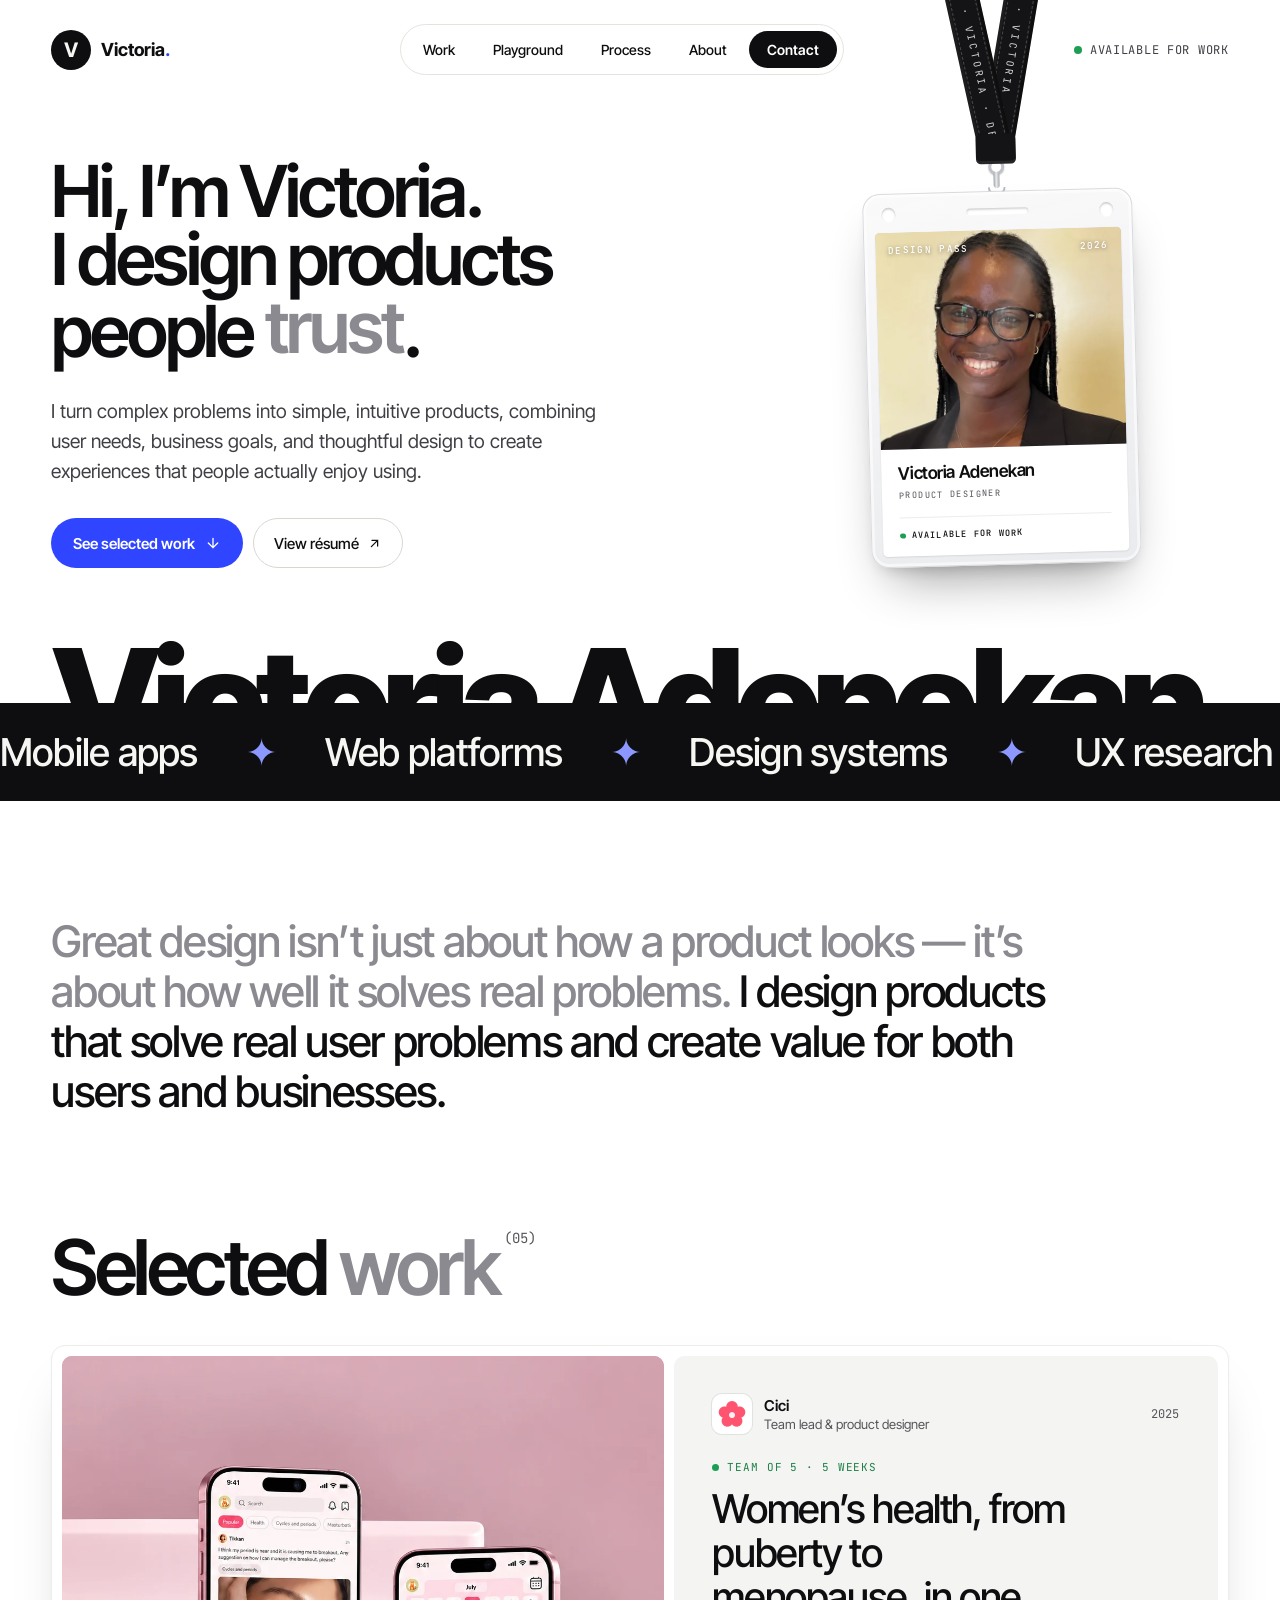
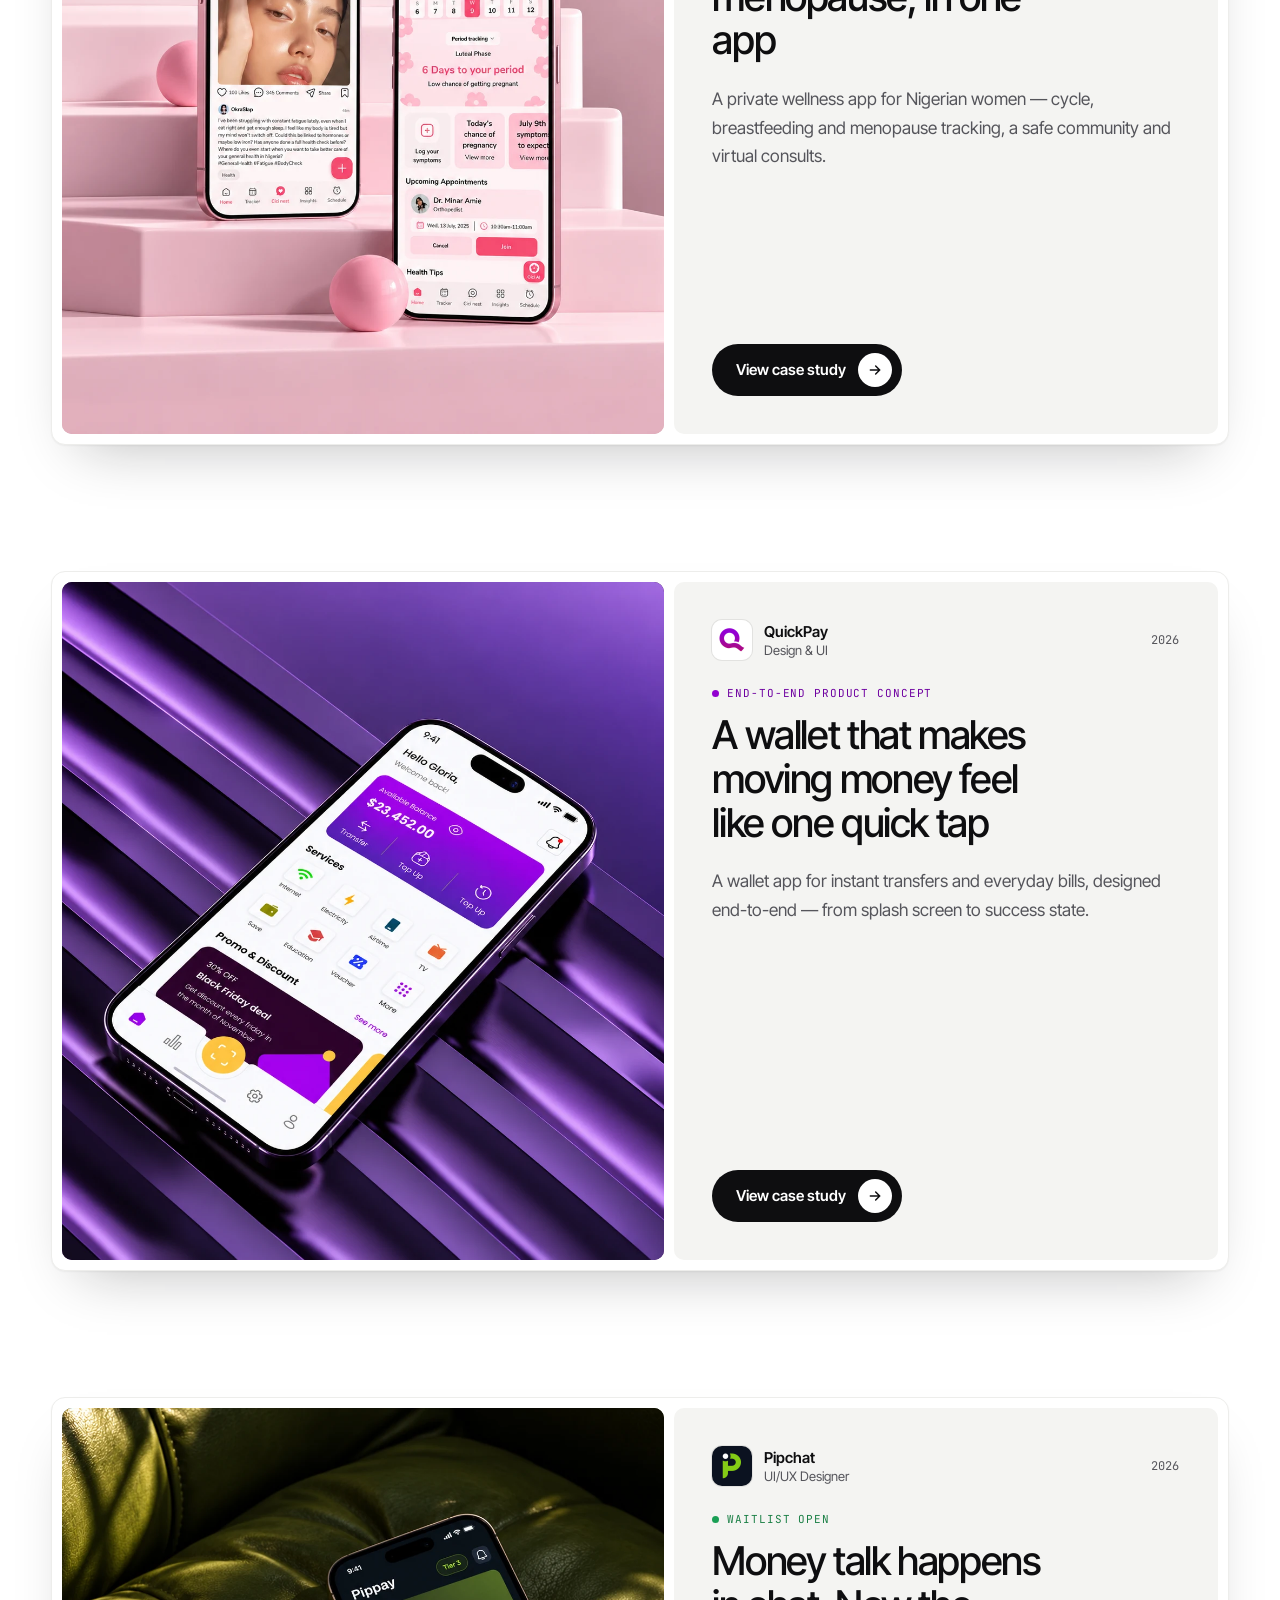
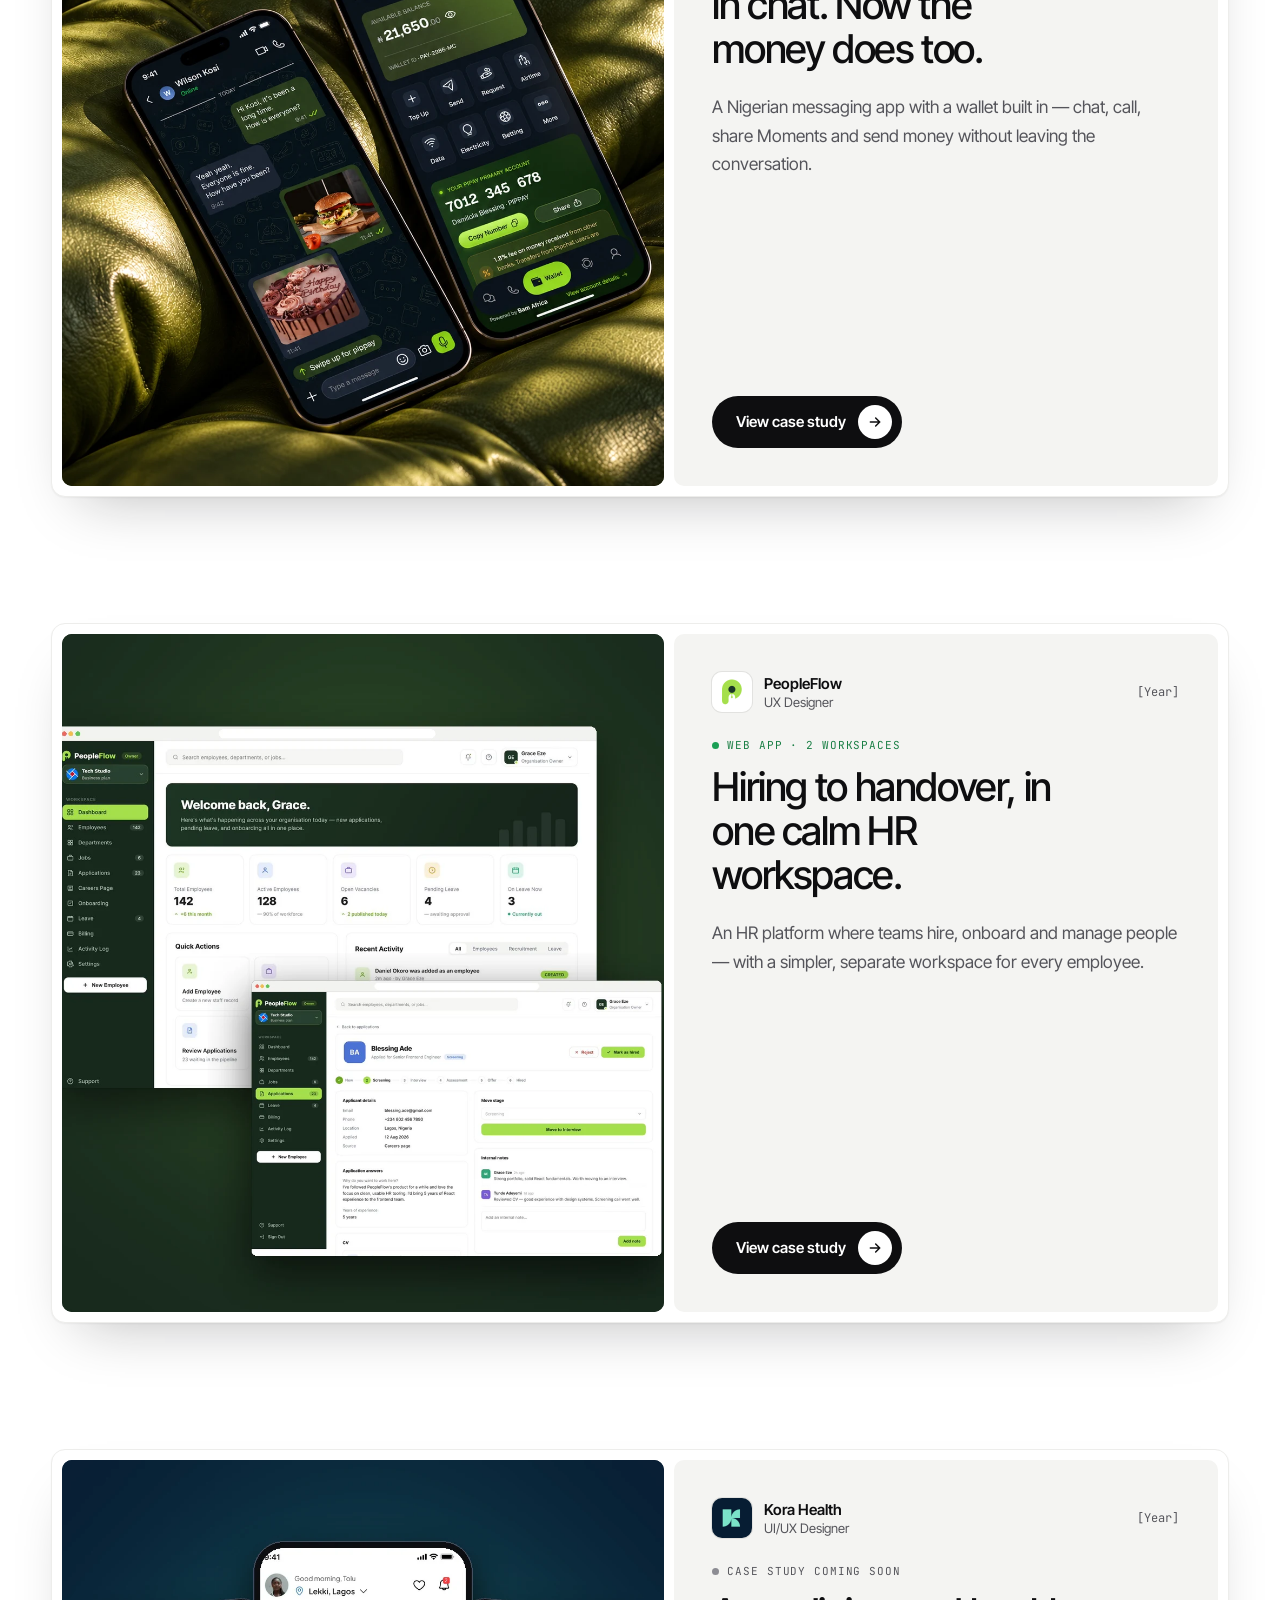
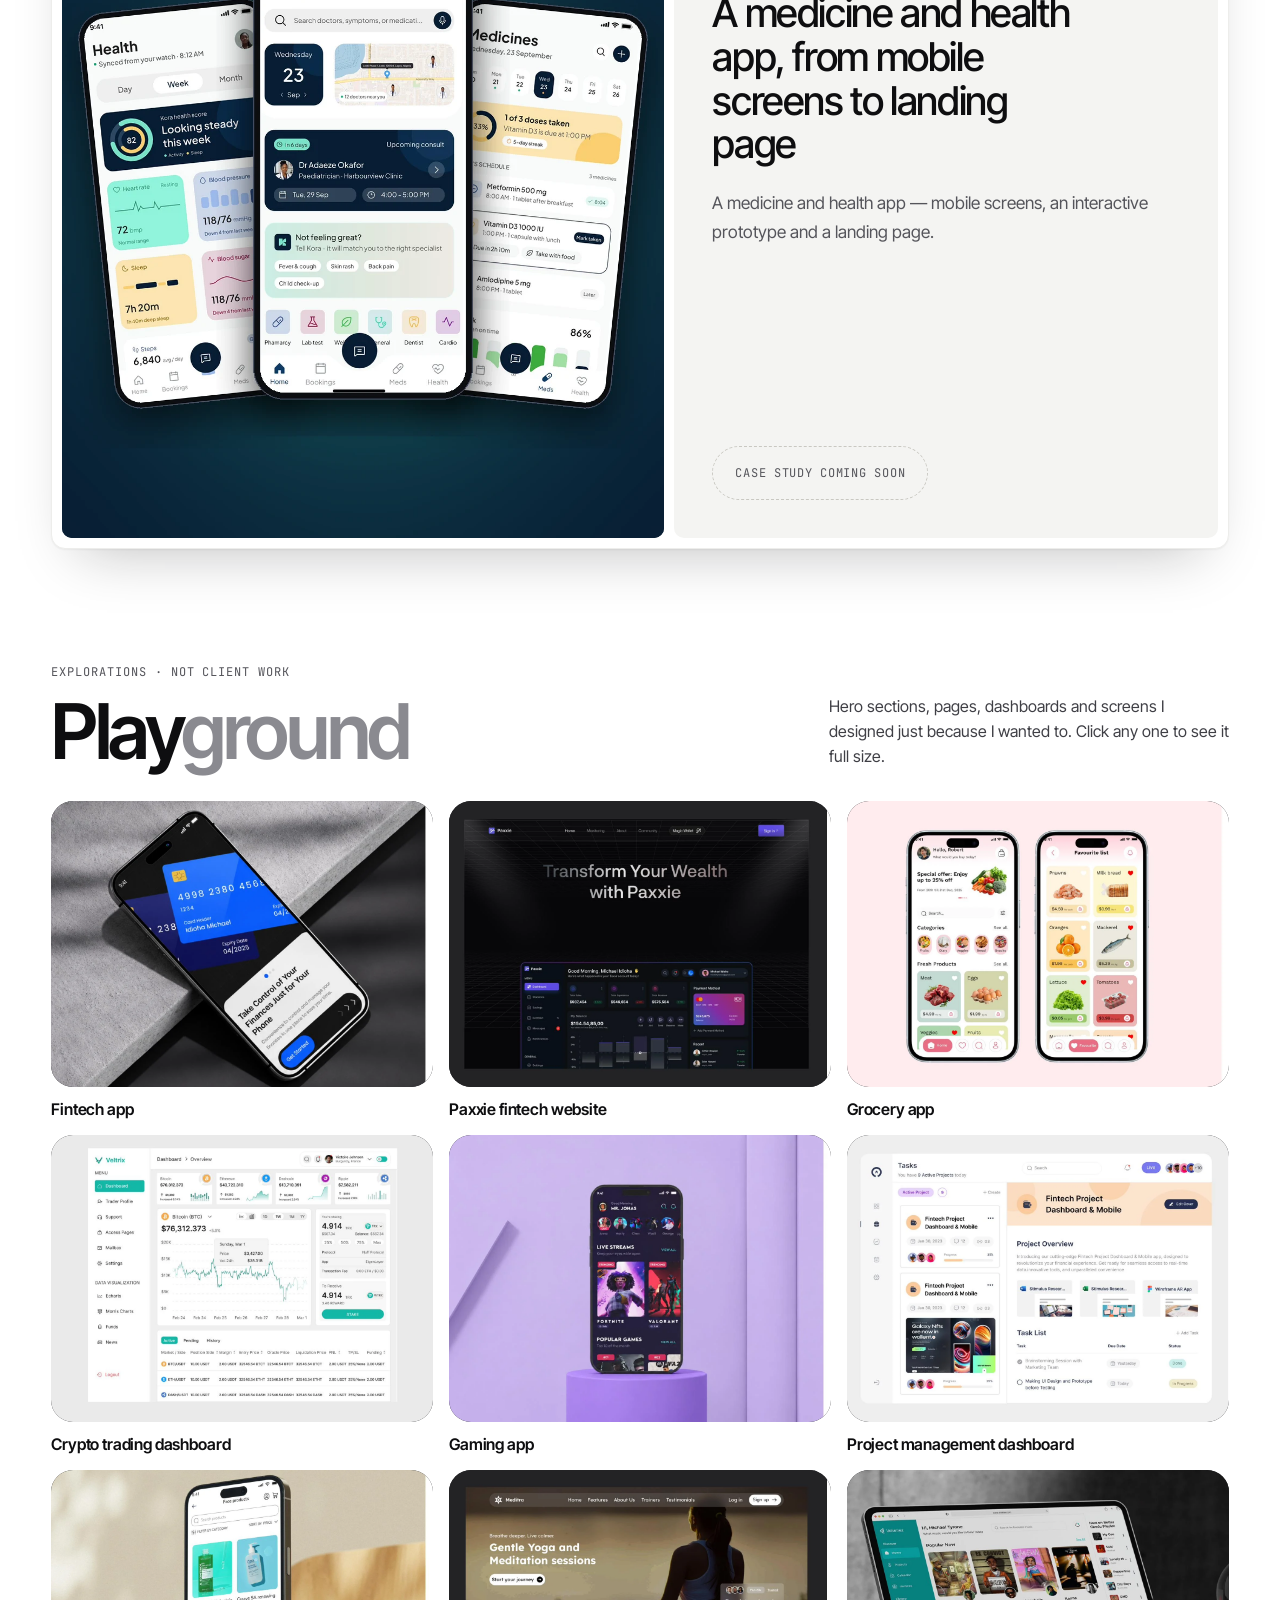
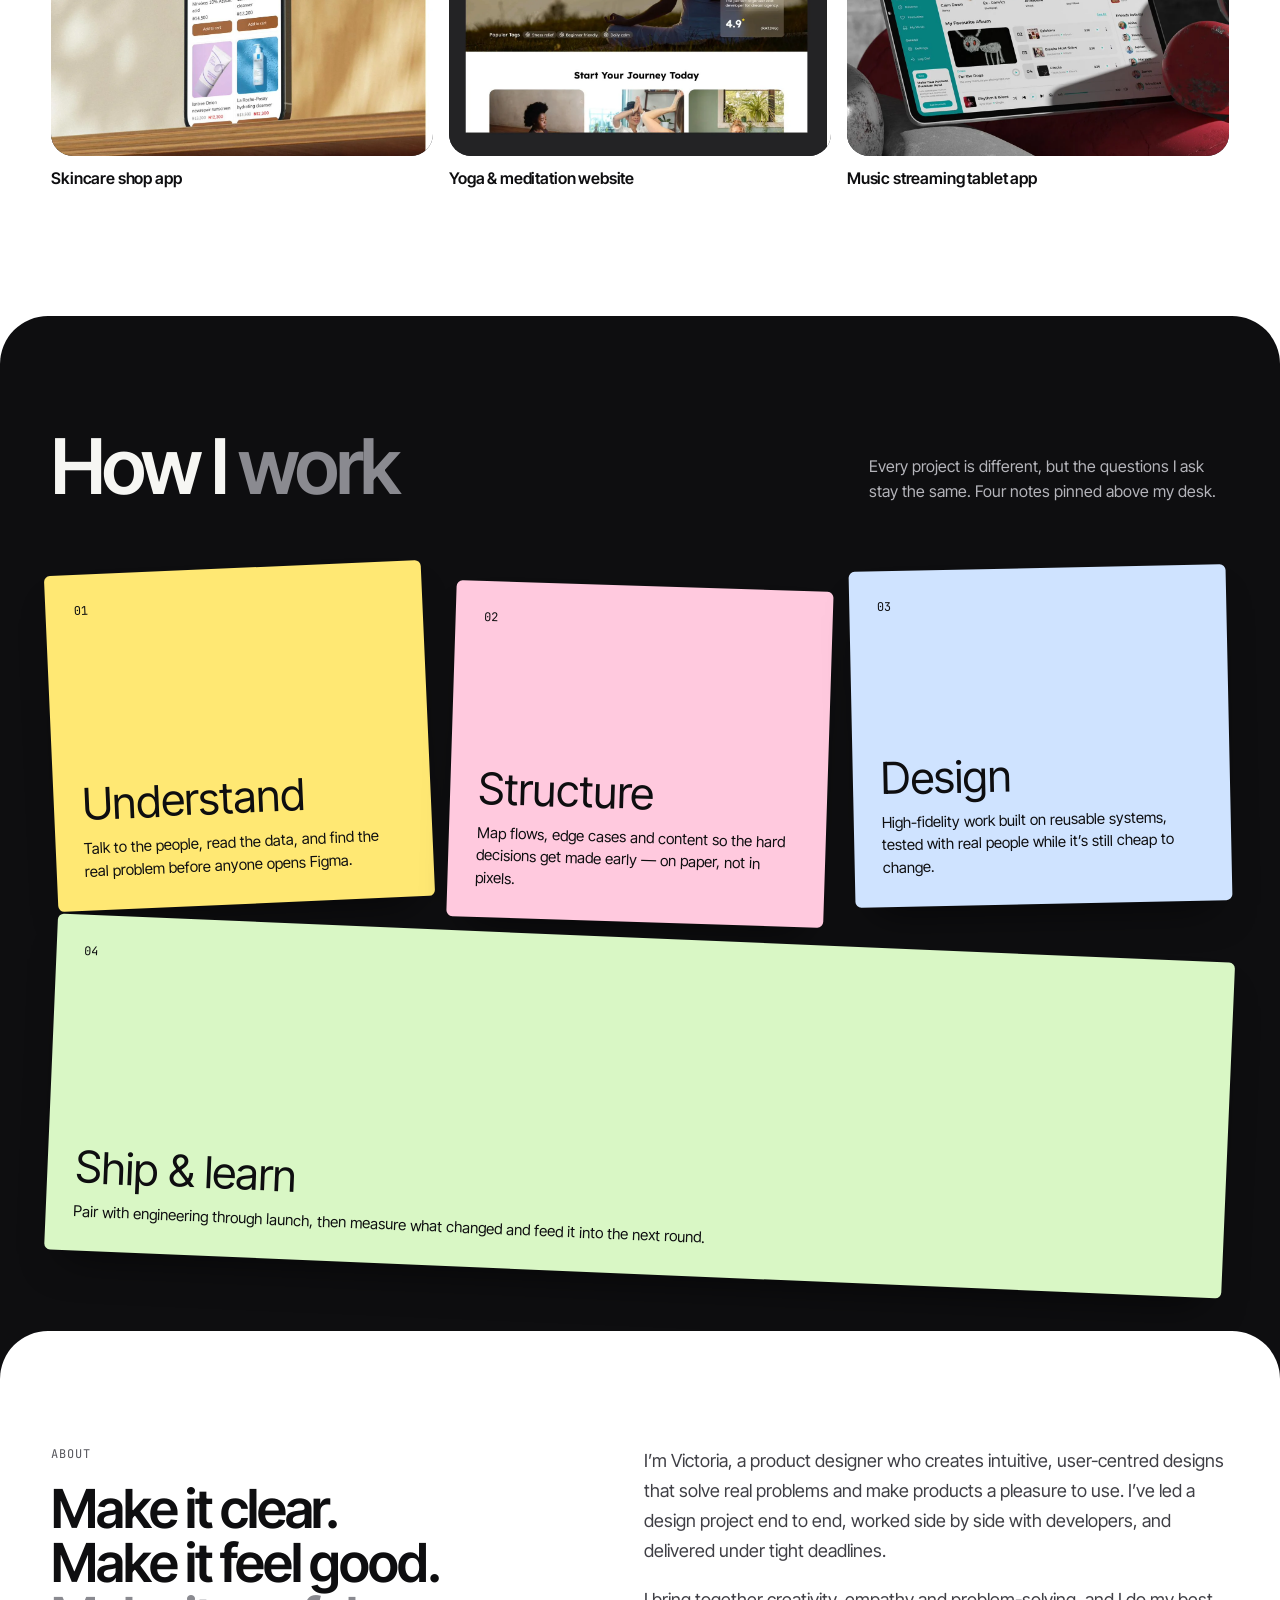
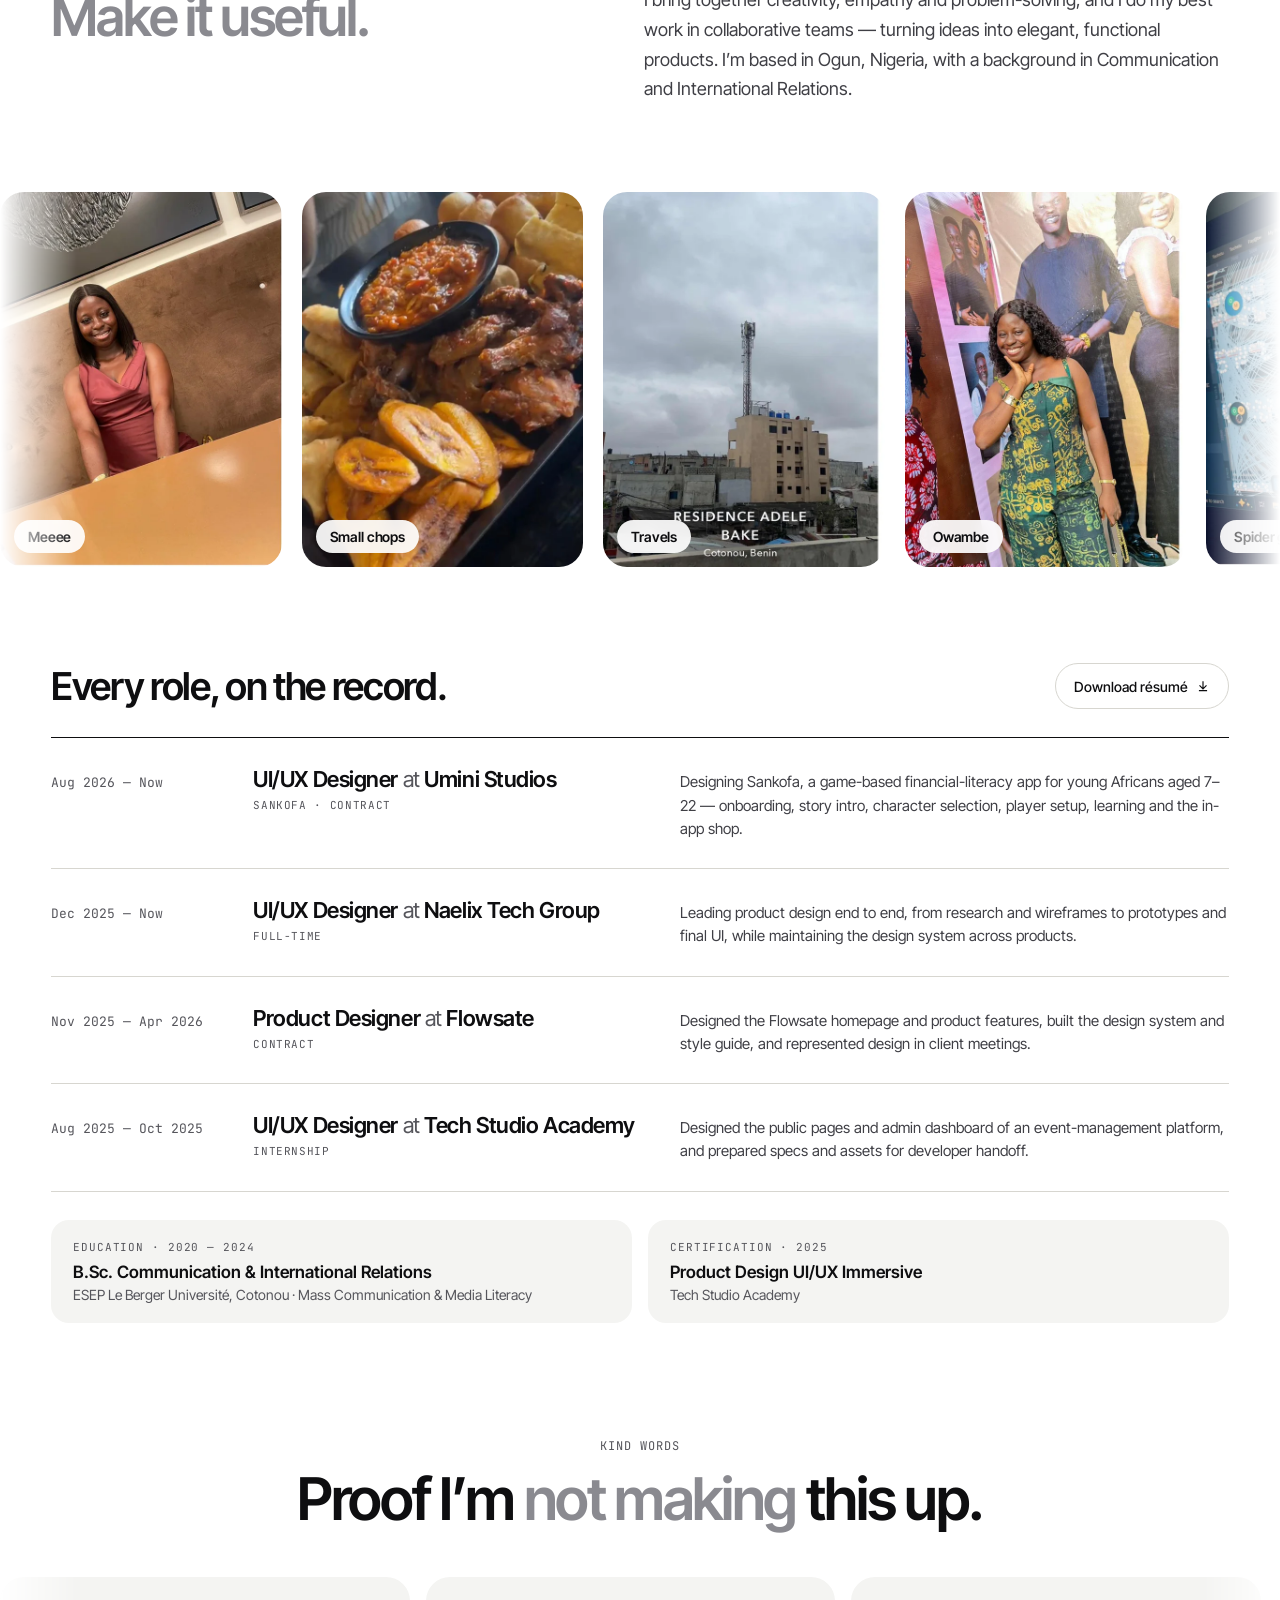
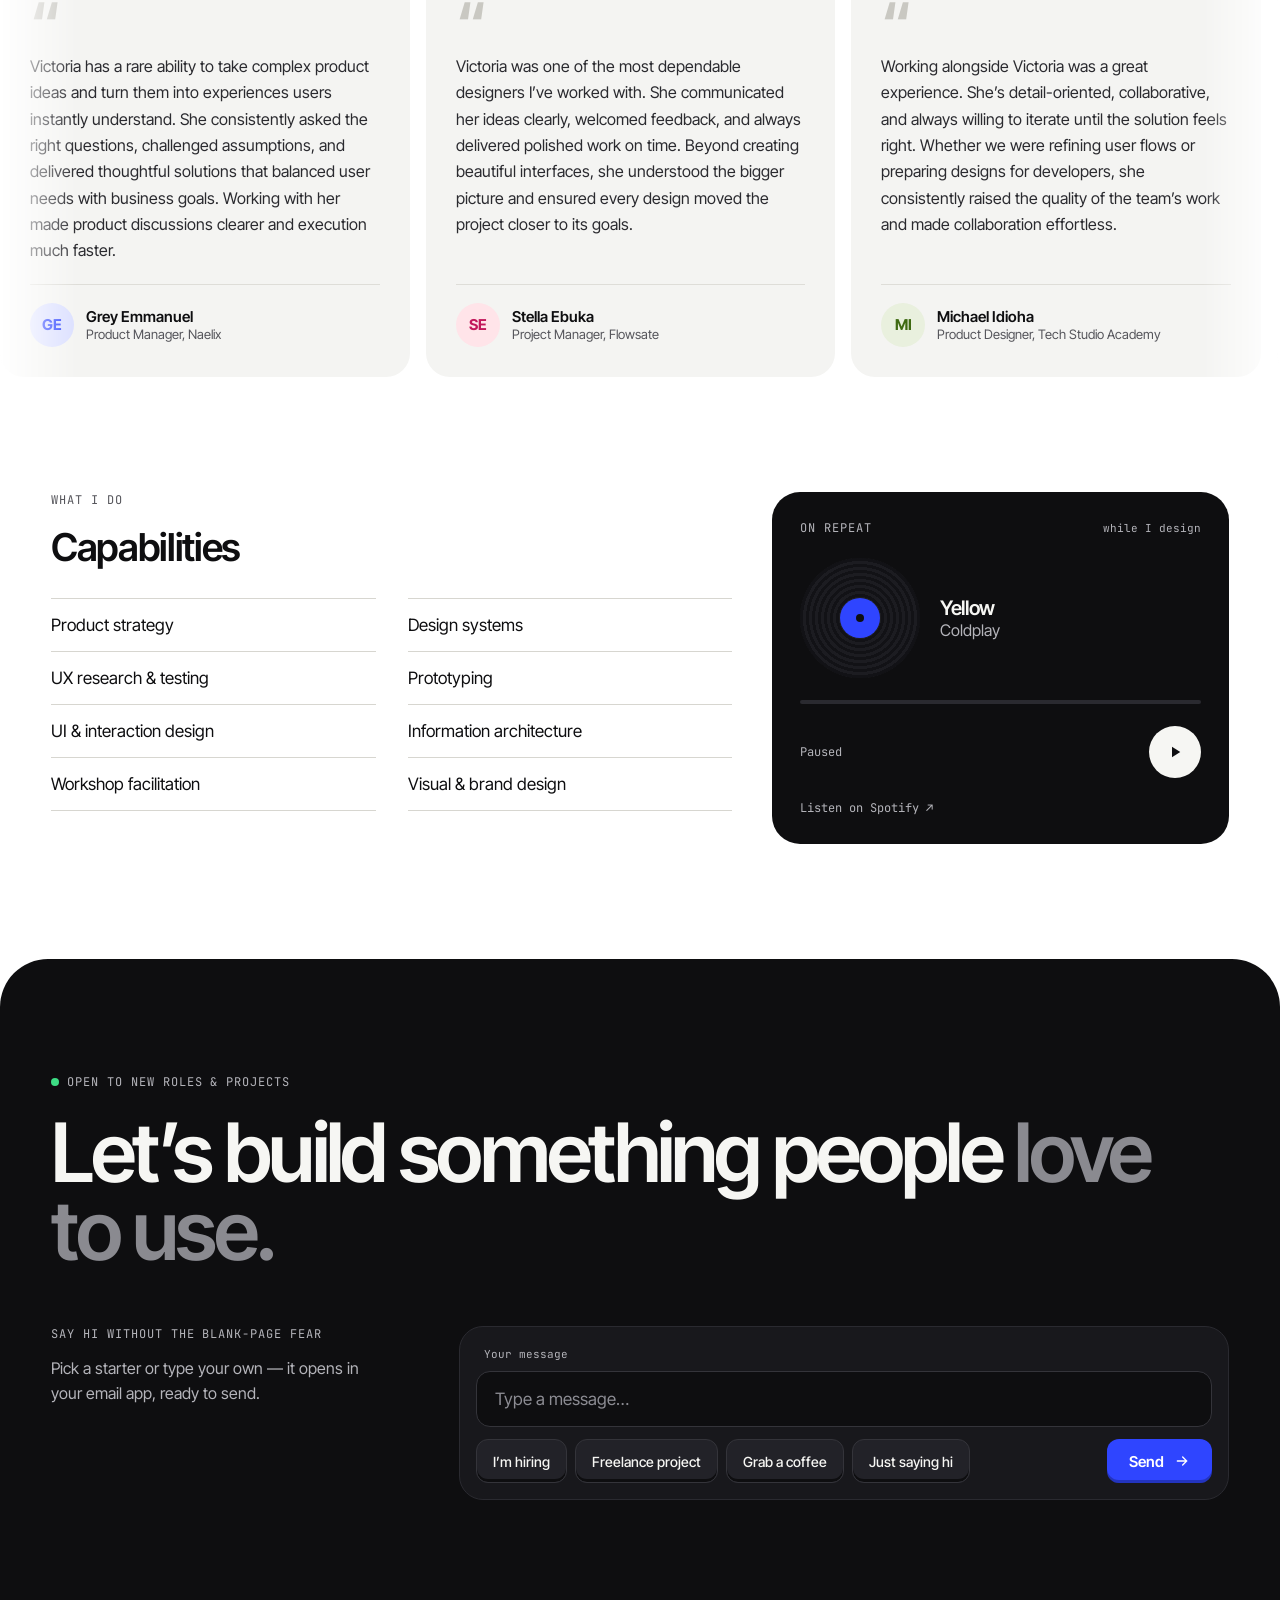
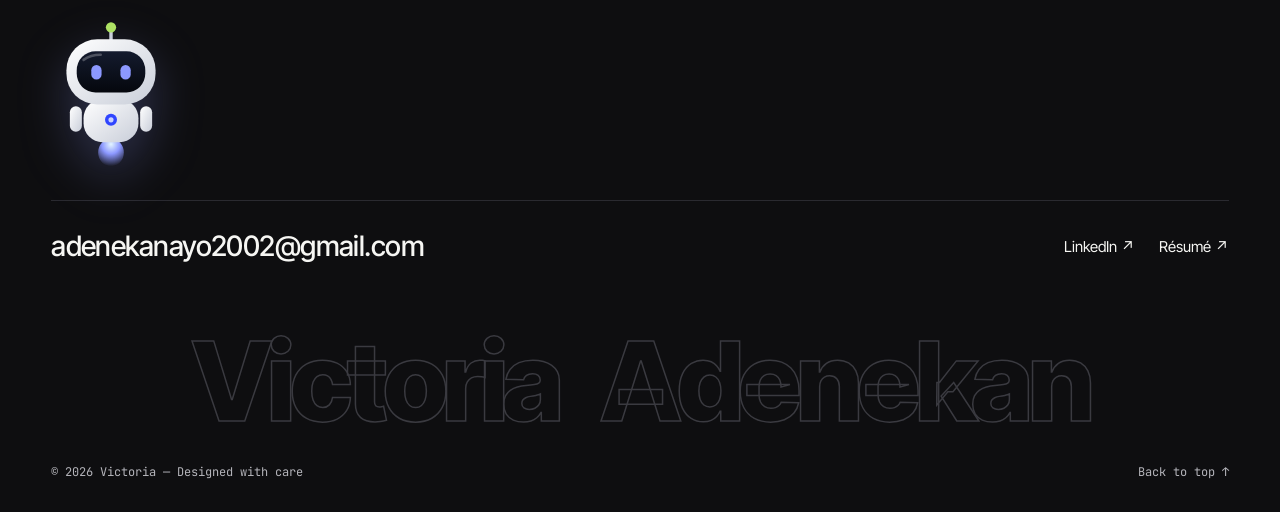
==== commit 601f8c8a: "new change" ====
--- a/index.html
+++ b/index.html
@@ -979,8 +979,6 @@
       <a href="mailto:adenekanayo2002@gmail.com" class="lnk" style="font-size:clamp(20px,2.2vw,30px);font-weight:500;letter-spacing:-0.02em">adenekanayo2002@gmail.com</a>
       <nav aria-label="Social" style="display:flex;flex-wrap:wrap;gap:24px;font-size:15px">
         <a href="#linkedin" class="lnk">LinkedIn ↗</a>
-        <a href="#dribbble" class="lnk">Dribbble ↗</a>
-        <a href="#behance" class="lnk">Behance ↗</a>
         <a href="resume.pdf" target="_blank" rel="noopener" class="lnk">Résumé ↗</a>
       </nav>
     </div>
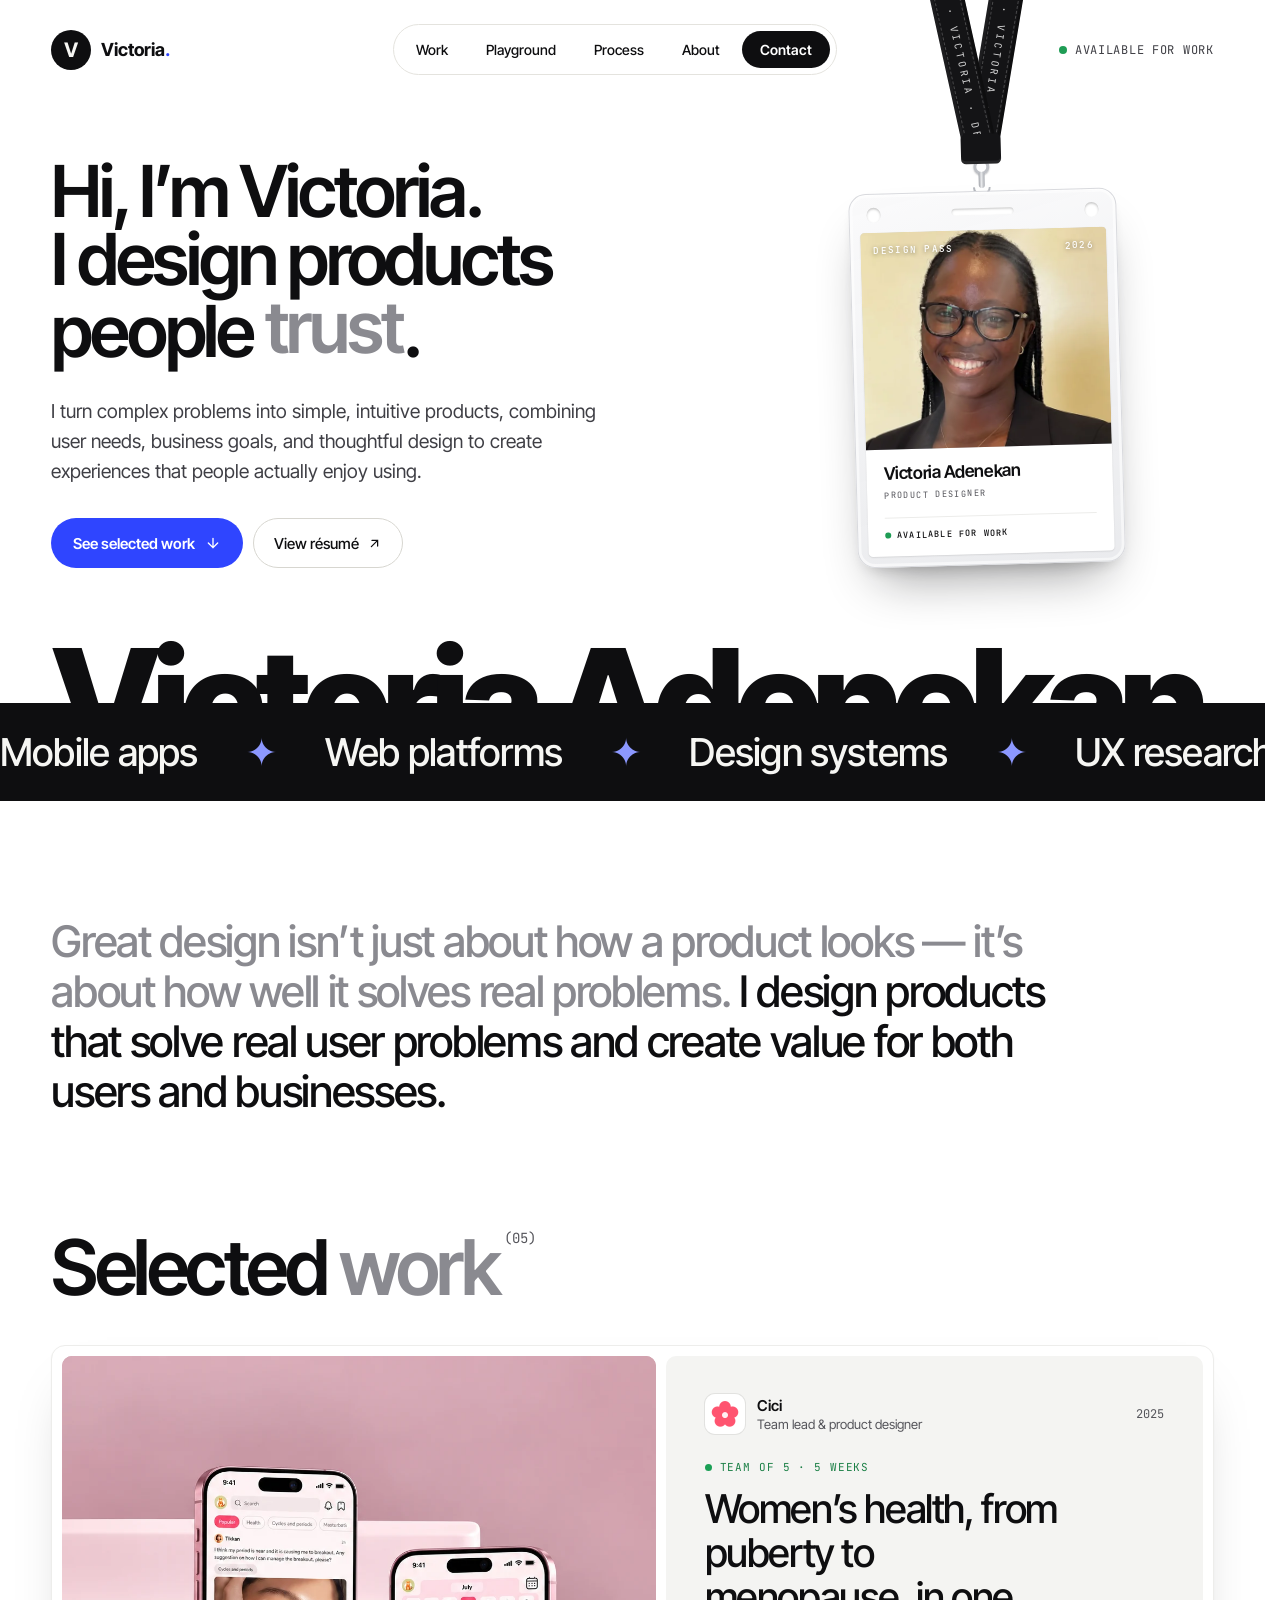
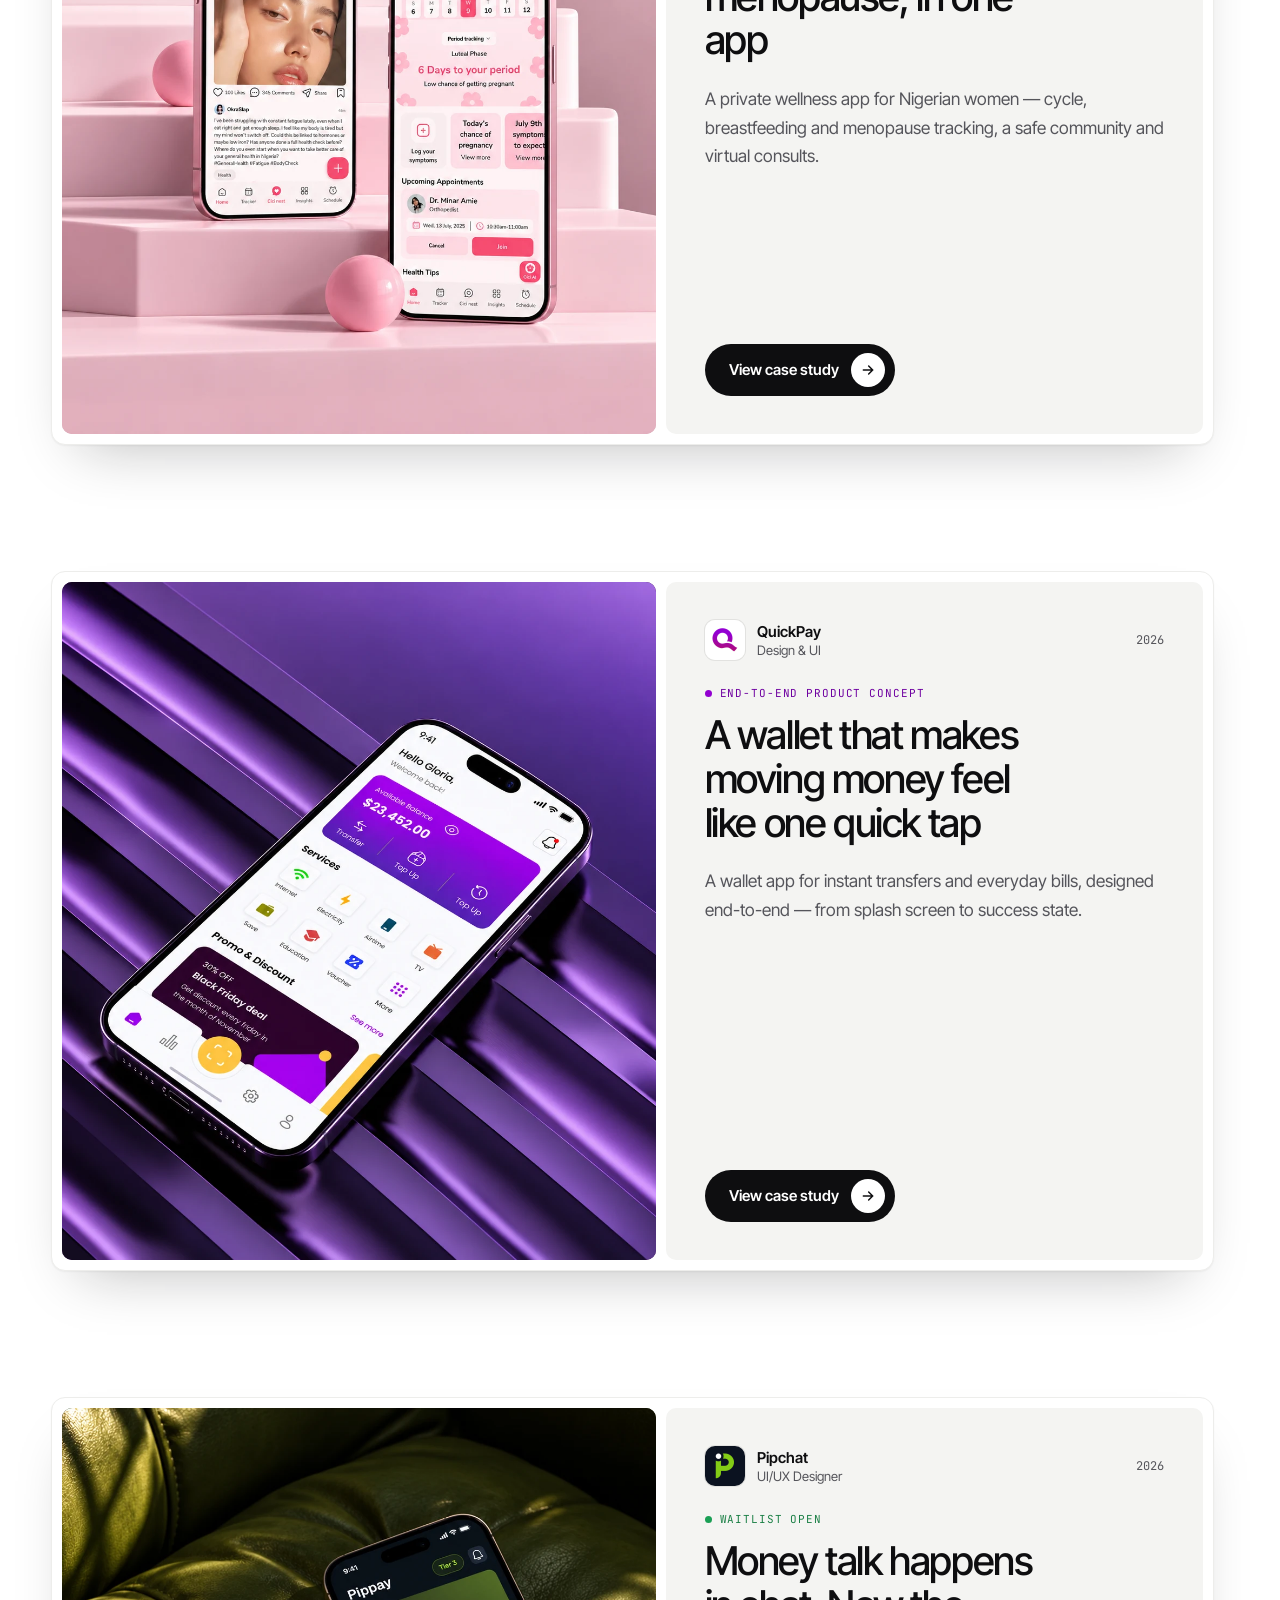
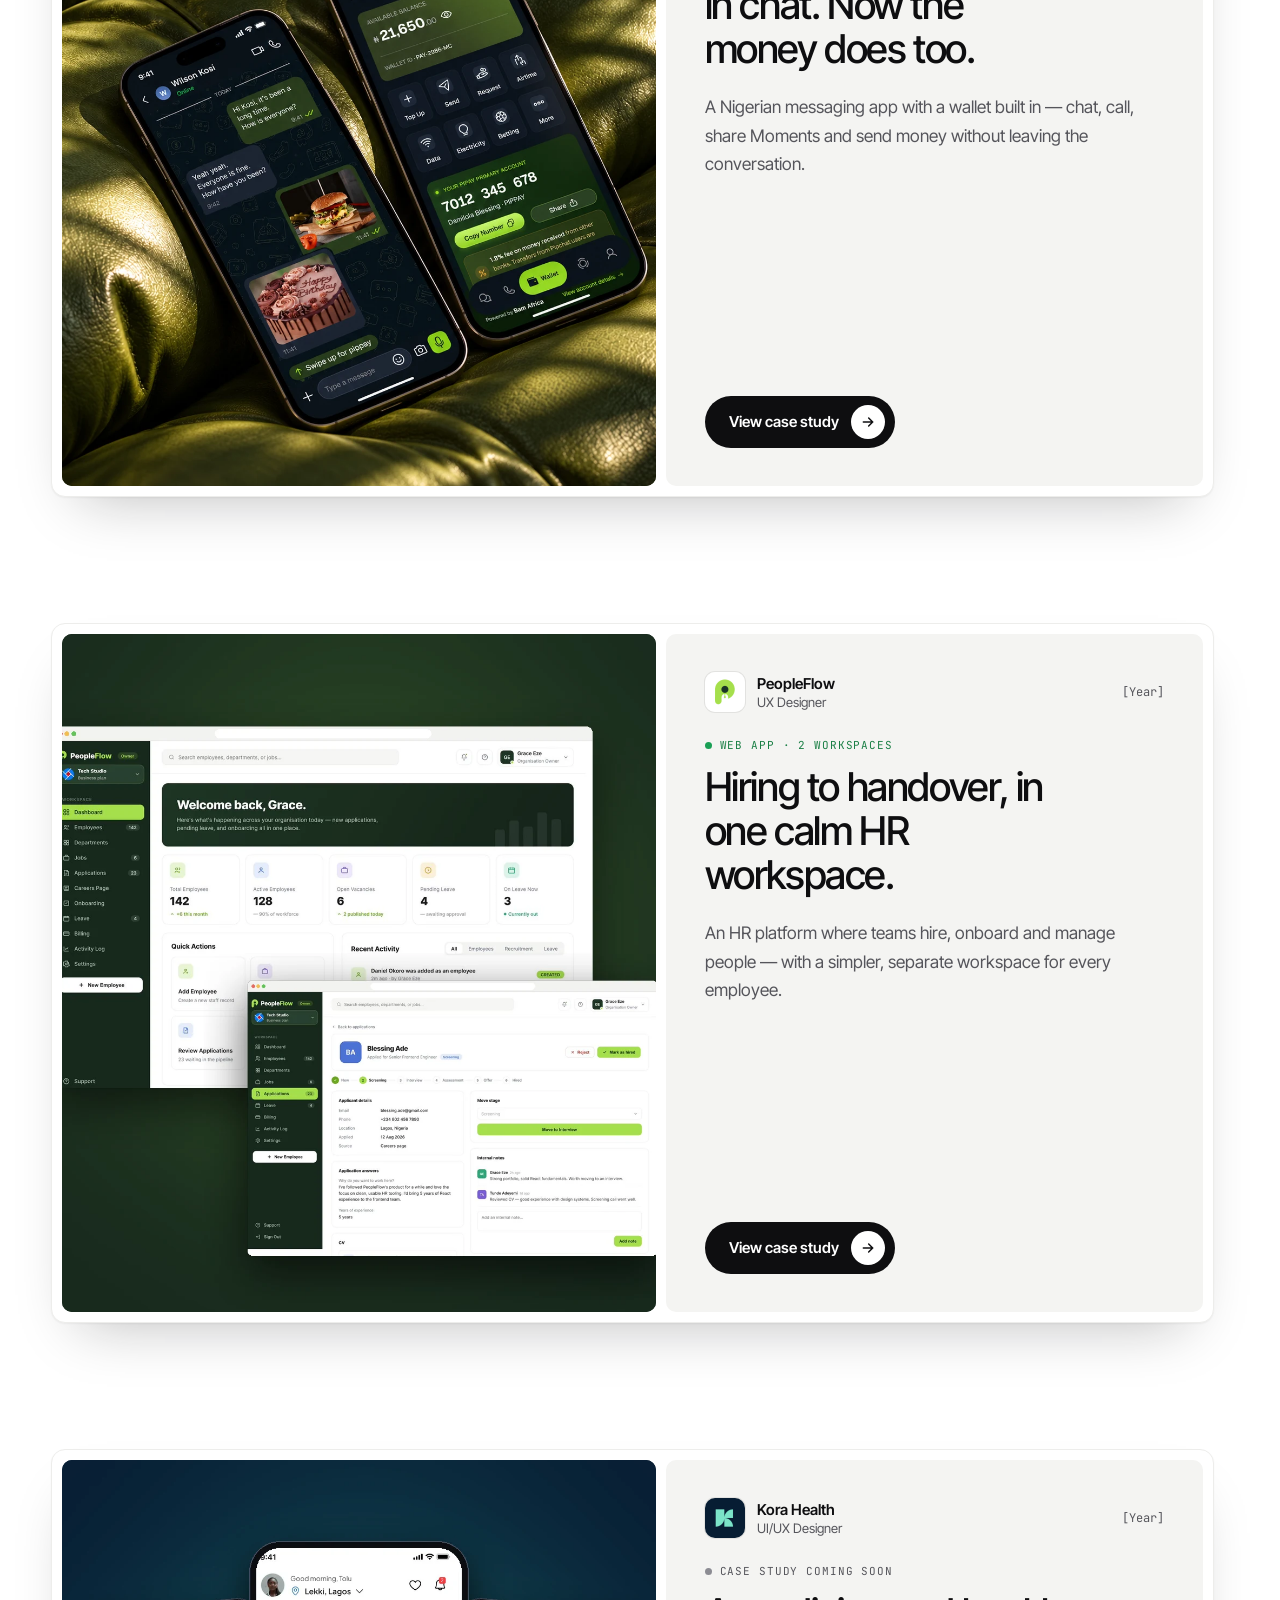
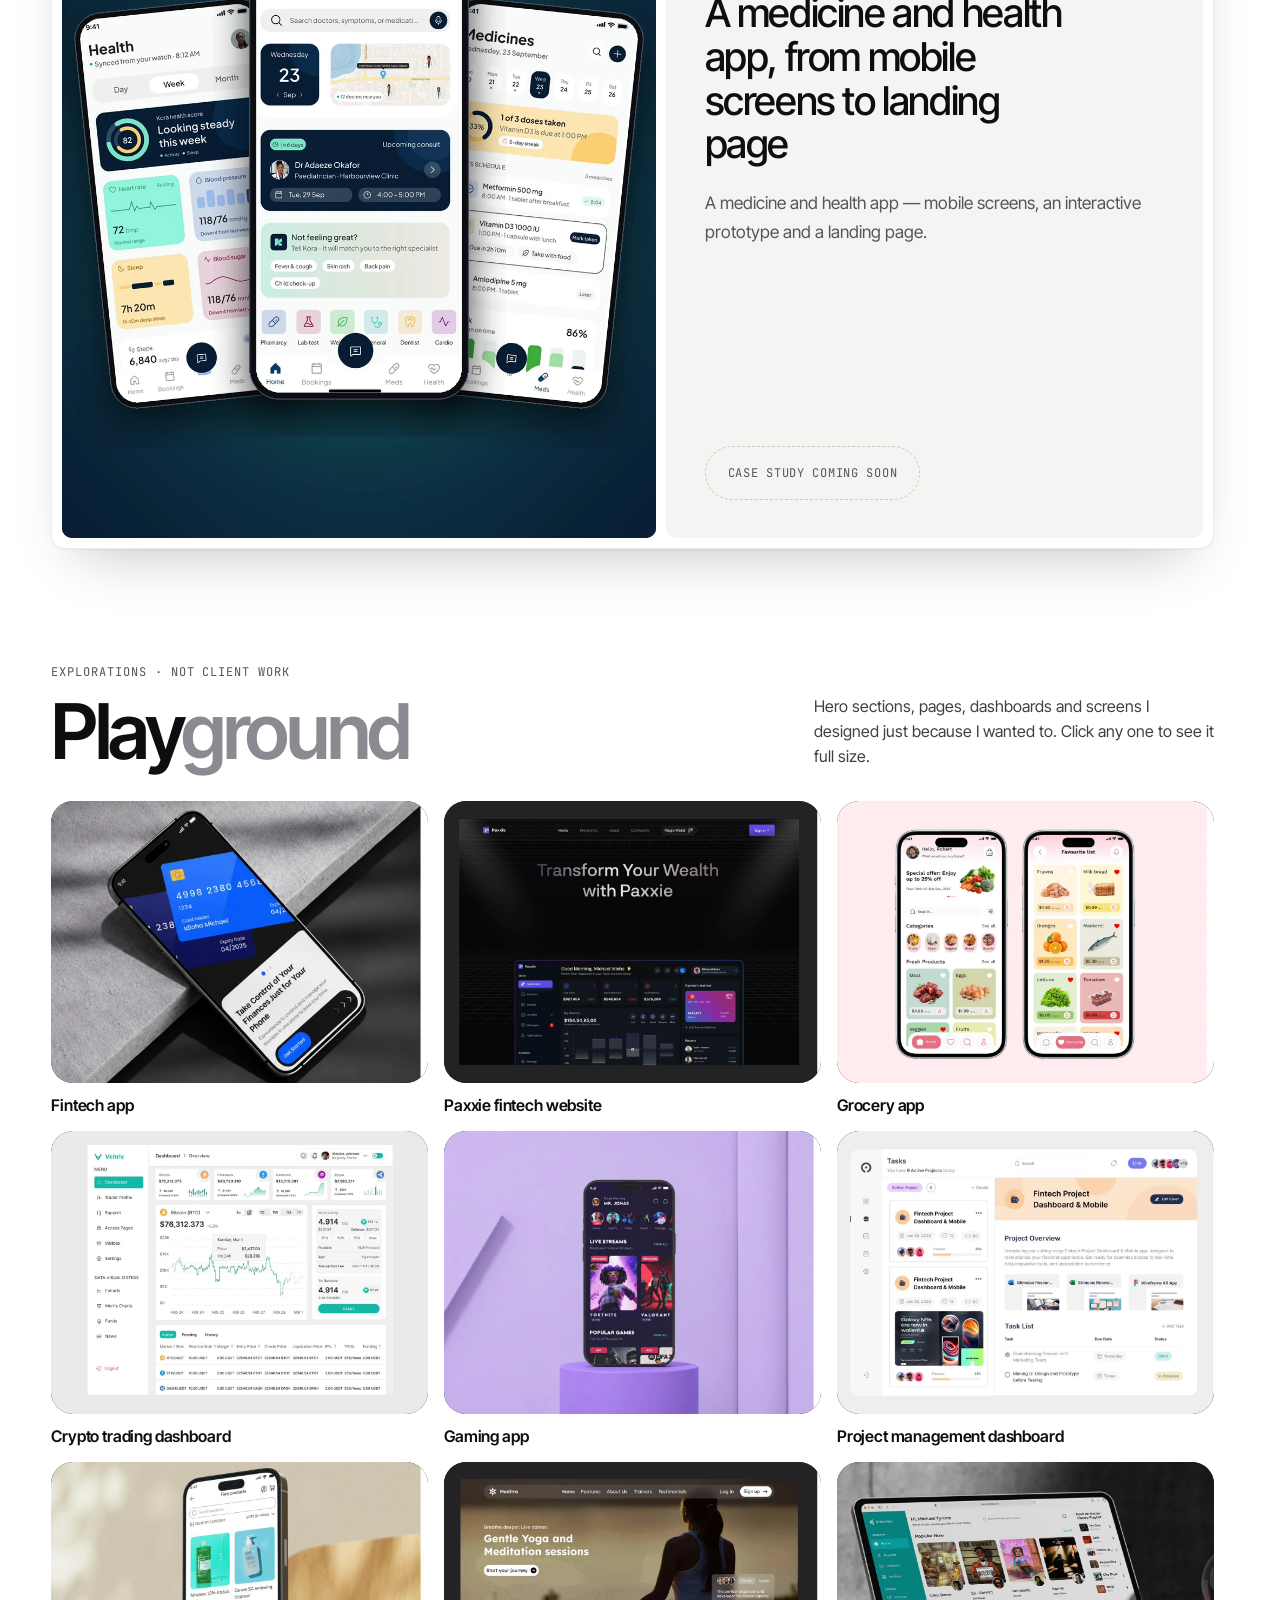
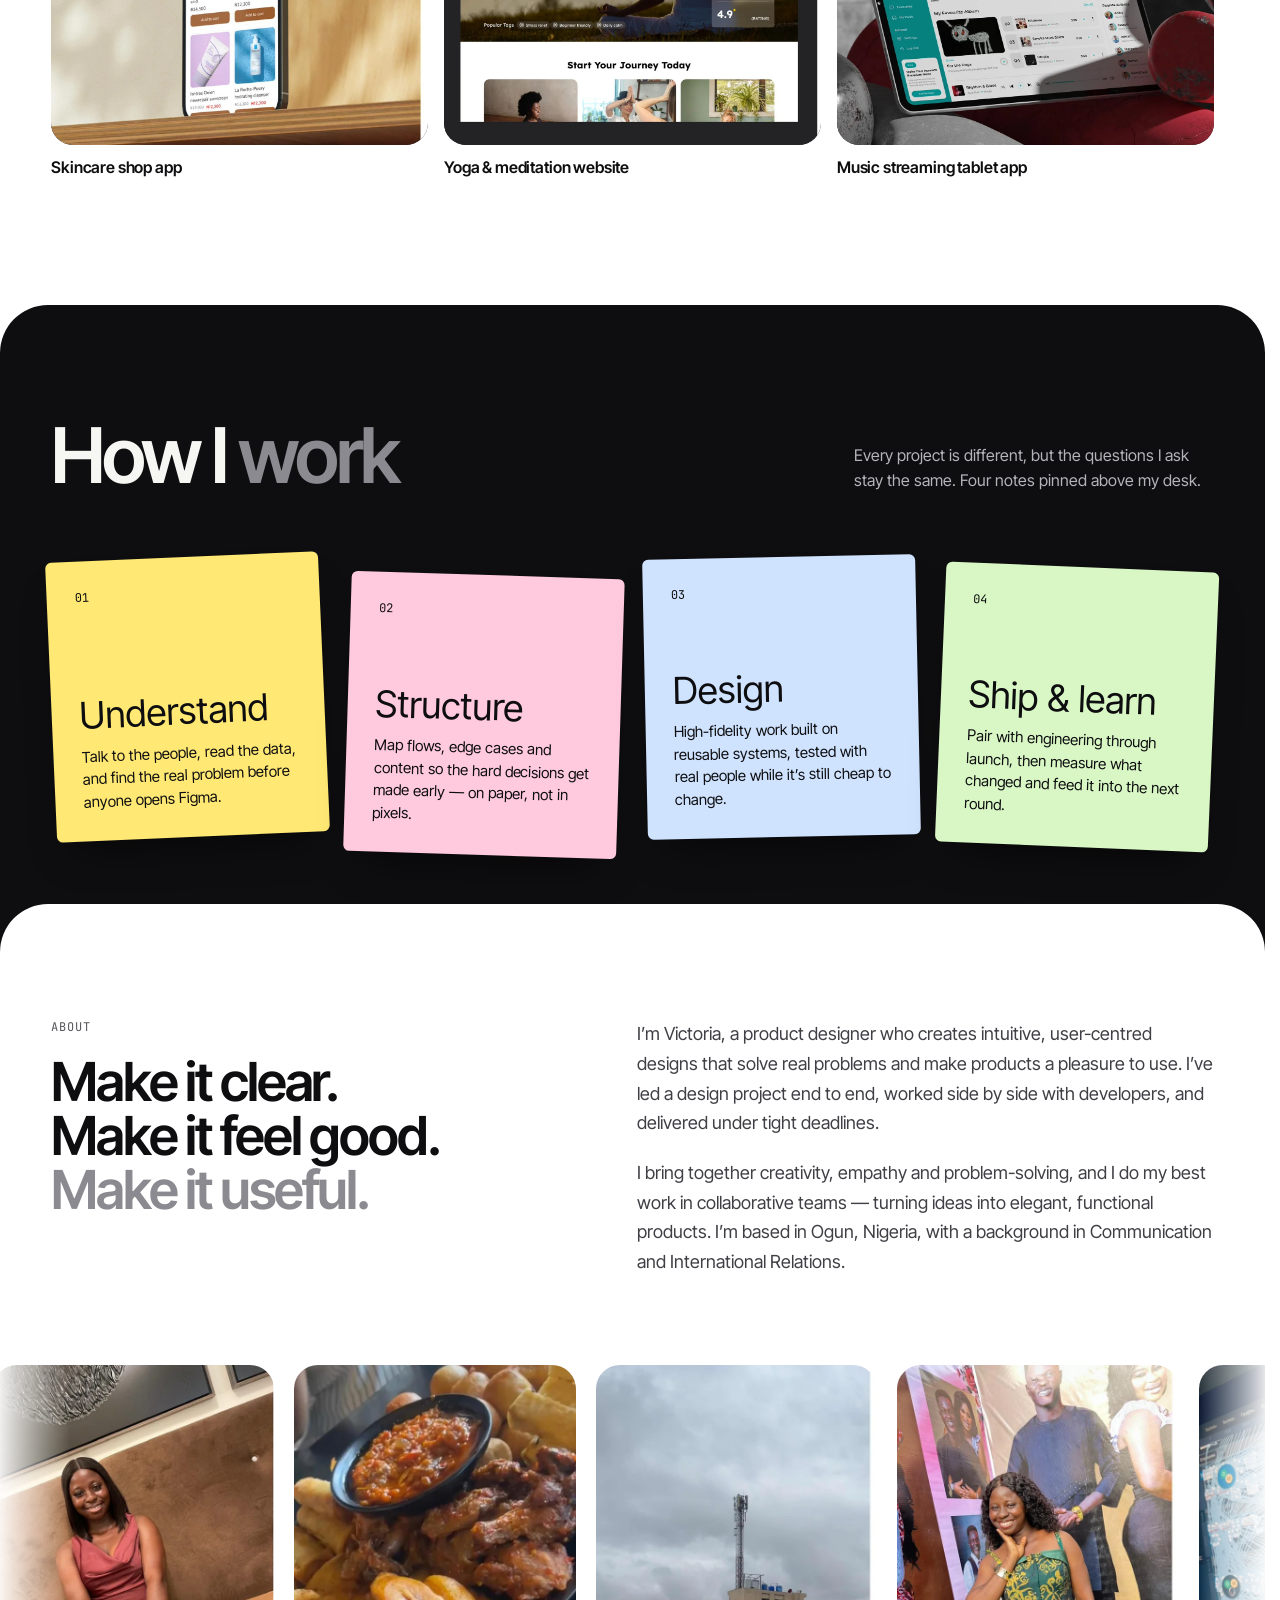
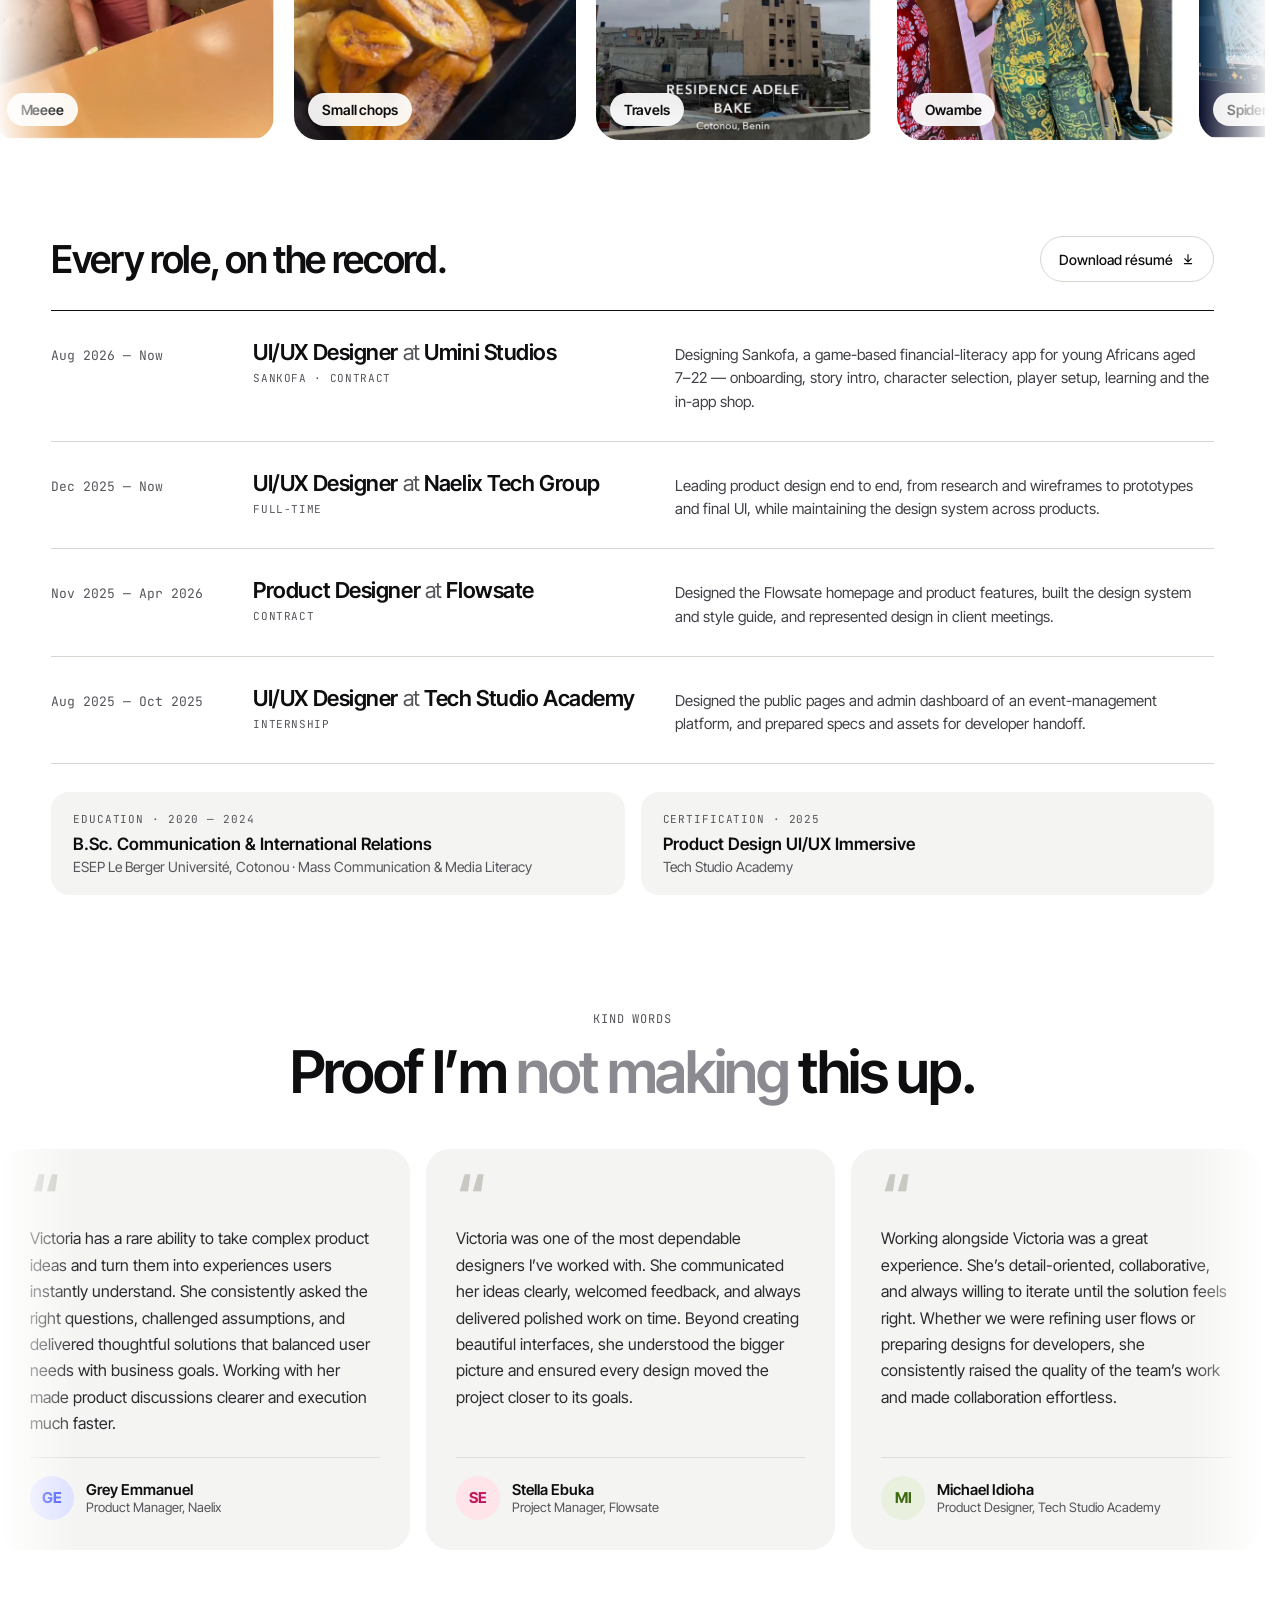
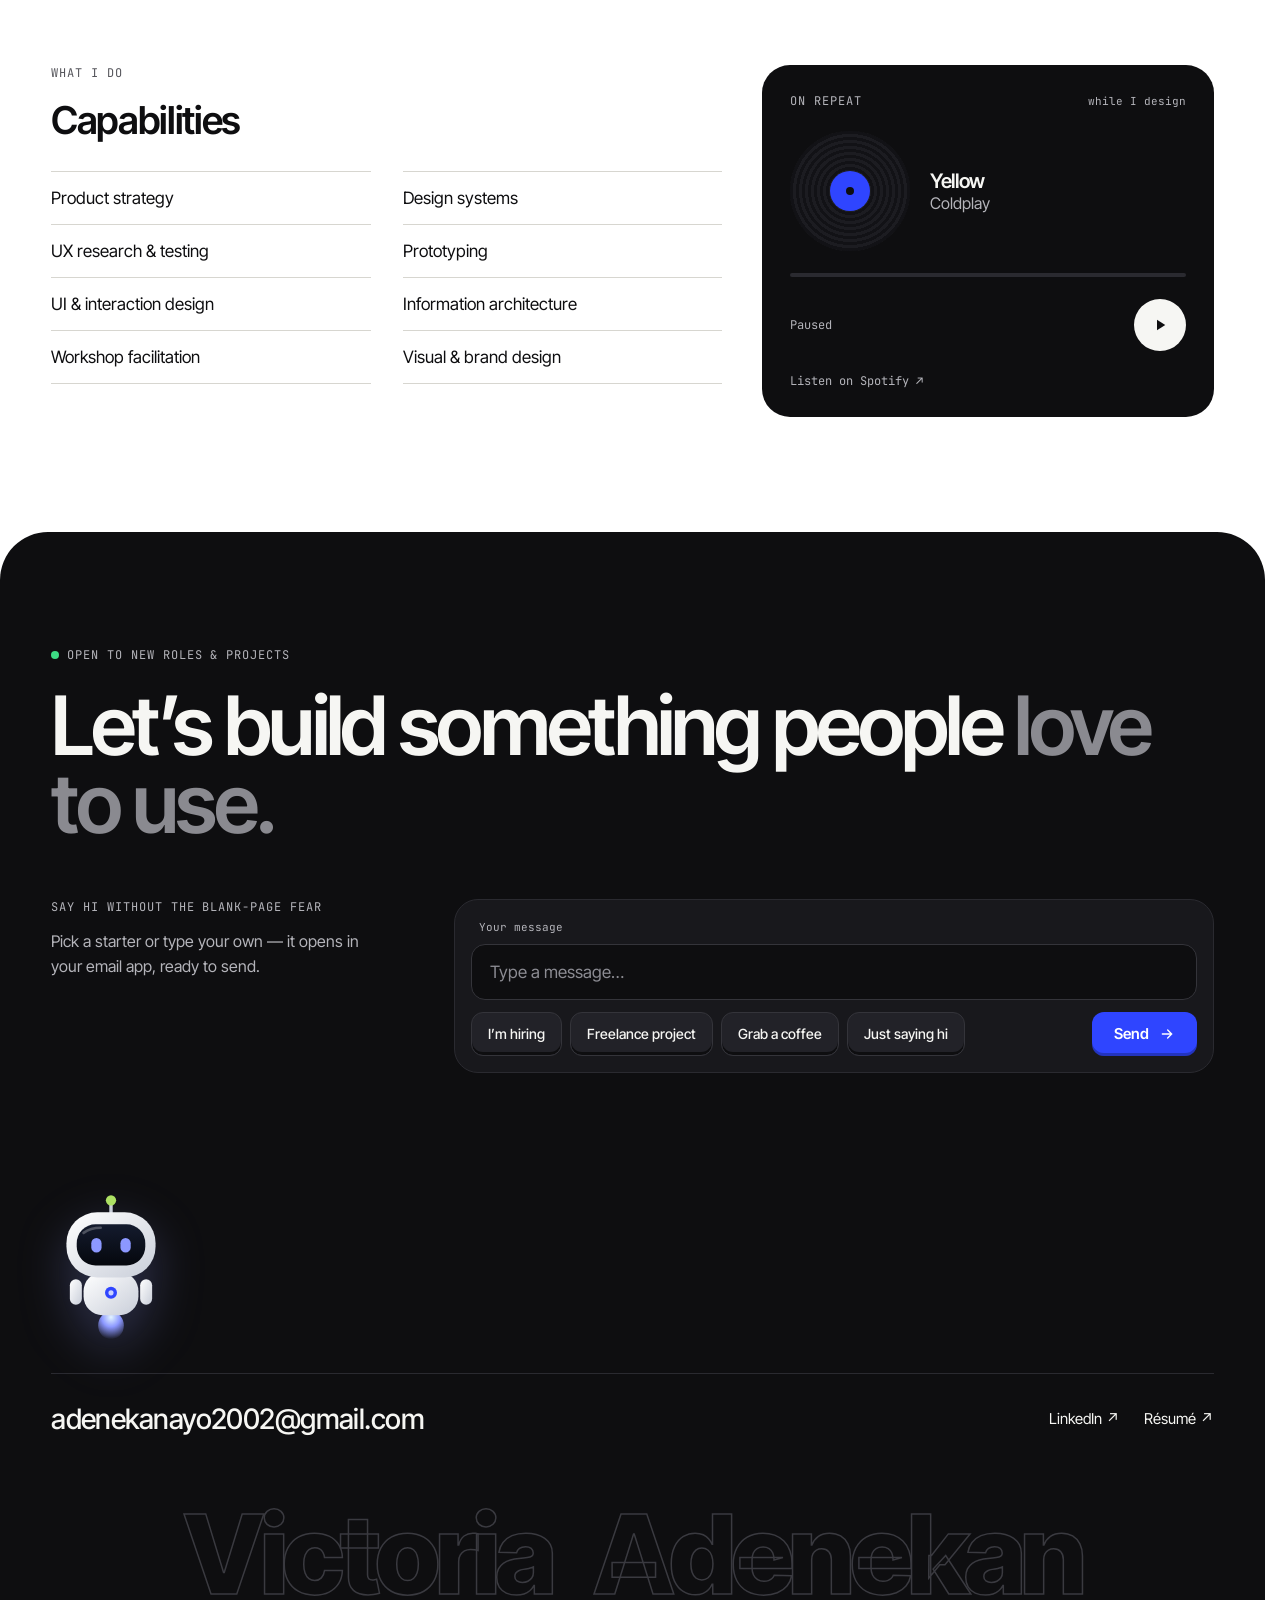
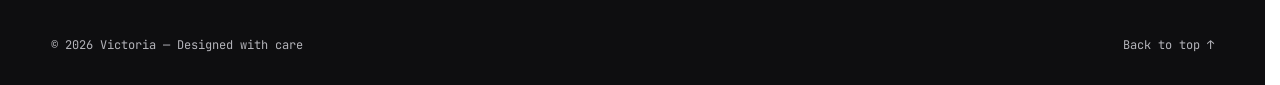
==== commit 8dcecdae: "update site" ====
--- a/index.html
+++ b/index.html
@@ -119,6 +119,10 @@
 .fl:hover{color:var(--c);-webkit-text-stroke-color:var(--c);transform:translateY(-14%) rotate(var(--r)) scale(1.08)}
 @keyframes flWave{0%,32%,100%{color:transparent;-webkit-text-stroke-color:#3A3A40;transform:none}8%{color:var(--c);-webkit-text-stroke-color:var(--c);transform:translateY(-16%) rotate(var(--r))}16%{color:var(--c);-webkit-text-stroke-color:var(--c);transform:translateY(0) rotate(0)}24%{color:transparent;-webkit-text-stroke-color:var(--c);transform:none}}
 @media (prefers-reduced-motion:reduce){.fl{animation:none;transition:none}}
+.notes{display:grid !important;grid-template-columns:repeat(4,minmax(0,1fr))}
+.notes .note{min-width:0}
+@media (max-width:1099px){.notes{grid-template-columns:repeat(2,minmax(0,1fr))}}
+@media (max-width:599px){.notes{grid-template-columns:minmax(0,1fr)}}
 @keyframes bob{0%,80%,100%{transform:translateY(0);opacity:.4}40%{transform:translateY(-14px);opacity:1}}
 @keyframes orbit{to{transform:rotate(360deg)}}
 .bob{animation:bob 1.2s ease-in-out infinite}
@@ -156,12 +160,12 @@
 <div id="intro" class="intro" role="dialog" aria-label="Intro">
   <div class="intro-track" id="introTrack">
     <div class="intro-name"><span style="--i:0">V</span><span style="--i:1">I</span><span style="--i:2">C</span><span style="--i:3">T</span><span style="--i:4">O</span><span style="--i:5">R</span><span style="--i:6">I</span><span style="--i:7">A</span><span class="sp"> </span><span style="--i:9">A</span><span style="--i:10">D</span><span style="--i:11">E</span><span style="--i:12">N</span><span style="--i:13">E</span><span style="--i:14">K</span><span style="--i:15">A</span><span style="--i:16">N</span></div>
-    <img class="intro-ph" src="assets/intro_b.webp" alt="">
-    <img class="intro-ph" src="assets/life_06.webp" alt="">
-    <img class="intro-ph" src="assets/intro_a.webp" alt="">
-    <img class="intro-ph" src="assets/life_03.webp" alt="">
-    <img class="intro-ph" src="assets/life_00.webp" alt="">
-    <div class="intro-final" id="introFinal"><img src="assets/victoria_portrait.webp" alt=""></div>
+    <img class="intro-ph" src="intro_b.webp" alt="">
+    <img class="intro-ph" src="life_06.webp" alt="">
+    <img class="intro-ph" src="intro_a.webp" alt="">
+    <img class="intro-ph" src="life_03.webp" alt="">
+    <img class="intro-ph" src="life_00.webp" alt="">
+    <div class="intro-final" id="introFinal"><img src="victoria_portrait.webp" alt=""></div>
   </div>
   <button type="button" class="intro-skip" id="introSkip">Skip intro</button>
 </div>
@@ -242,7 +246,7 @@
           <!-- the pass itself -->
           <div style="border-radius:6px;overflow:hidden;background:#FFFFFF;box-shadow:0 1px 2px rgba(14,14,16,.12)">
             <div id="badgePhoto" style="position:relative;height:300px;background:linear-gradient(160deg,#D5D7DC,#B9BCC3)">
-              <img src="assets/victoria_portrait.webp" alt="Portrait of Victoria Adenekan" draggable="false" style="width:100%;height:100%;object-fit:cover;object-position:50% 30%;display:block;user-select:none">
+              <img src="victoria_portrait.webp" alt="Portrait of Victoria Adenekan" draggable="false" style="width:100%;height:100%;object-fit:cover;object-position:50% 30%;display:block;user-select:none">
               <div class="mono" style="position:absolute;top:16px;left:18px;right:18px;display:flex;justify-content:space-between;font-size:13px;font-weight:500;letter-spacing:.14em;color:#FFFFFF;text-shadow:0 1px 6px rgba(0,0,0,.45)"><span>DESIGN PASS</span><span>2026</span></div>
               <div aria-hidden="true" style="position:absolute;inset:0;background:linear-gradient(115deg,rgba(255,255,255,0) 40%,rgba(255,255,255,.22) 48%,rgba(255,255,255,0) 56%)"></div>
             </div>
@@ -286,7 +290,7 @@
         <!-- Visual side -->
         <div class="stack-media" style="flex:1.1 1 400px;min-width:0;min-height:440px;border-radius:10px;overflow:hidden;background:#D3A4B2;display:flex;align-items:center;justify-content:center;padding:32px;box-sizing:border-box;position:relative">
           
-            <img src="assets/cici_thumb4.webp" alt="Two pink phones on pastel steps, showing the Cici nest community feed and the period-tracking home screen" style="position:absolute;inset:0;width:100%;height:100%;object-fit:cover;object-position:center 45%;display:block;-webkit-mask-image:none;mask-image:none">
+            <img src="cici_thumb4.webp" alt="Two pink phones on pastel steps, showing the Cici nest community feed and the period-tracking home screen" style="position:absolute;inset:0;width:100%;height:100%;object-fit:cover;object-position:center 45%;display:block;-webkit-mask-image:none;mask-image:none">
           
           
           
@@ -296,7 +300,7 @@
         <!-- Info side -->
         <div class="stack-info" style="flex:1 1 360px;min-width:0;background:#F4F4F2;border-radius:10px;padding:clamp(24px,3vw,44px);box-sizing:border-box;display:flex;flex-direction:column">
           <div style="display:flex;align-items:center;gap:12px">
-            <img src="assets/logo_cici.png" alt="" width="40" height="40" style="flex:0 0 40px;width:40px;height:40px;border-radius:10px;display:block;box-shadow:0 0 0 1px rgba(14,14,16,.08)">
+            <img src="logo_cici.png" alt="" width="40" height="40" style="flex:0 0 40px;width:40px;height:40px;border-radius:10px;display:block;box-shadow:0 0 0 1px rgba(14,14,16,.08)">
             <div style="flex:1;min-width:0"><div style="font-weight:600;font-size:15px;line-height:1.3">Cici</div><div style="font-size:13px;line-height:1.3;color:#55555B">Team lead & product designer</div></div>
             <span class="mono" style="font-size:12px;color:#55555B">2025</span>
           </div>
@@ -319,7 +323,7 @@
         <!-- Visual side -->
         <div class="stack-media" style="flex:1.1 1 400px;min-width:0;min-height:440px;border-radius:10px;overflow:hidden;background:#3B0A50;display:flex;align-items:center;justify-content:center;padding:32px;box-sizing:border-box;position:relative">
           
-            <img src="assets/qp_thumb.webp" alt="A phone on glossy purple slats showing the QuickPay home screen with balance and services" style="position:absolute;inset:0;width:100%;height:100%;object-fit:cover;object-position:center;display:block;-webkit-mask-image:none;mask-image:none">
+            <img src="qp_thumb.webp" alt="A phone on glossy purple slats showing the QuickPay home screen with balance and services" style="position:absolute;inset:0;width:100%;height:100%;object-fit:cover;object-position:center;display:block;-webkit-mask-image:none;mask-image:none">
           
           
           
@@ -329,7 +333,7 @@
         <!-- Info side -->
         <div class="stack-info" style="flex:1 1 360px;min-width:0;background:#F4F4F2;border-radius:10px;padding:clamp(24px,3vw,44px);box-sizing:border-box;display:flex;flex-direction:column">
           <div style="display:flex;align-items:center;gap:12px">
-            <img src="assets/logo_quickpay.png" alt="" width="40" height="40" style="flex:0 0 40px;width:40px;height:40px;border-radius:10px;display:block;box-shadow:0 0 0 1px rgba(14,14,16,.08)">
+            <img src="logo_quickpay.png" alt="" width="40" height="40" style="flex:0 0 40px;width:40px;height:40px;border-radius:10px;display:block;box-shadow:0 0 0 1px rgba(14,14,16,.08)">
             <div style="flex:1;min-width:0"><div style="font-weight:600;font-size:15px;line-height:1.3">QuickPay</div><div style="font-size:13px;line-height:1.3;color:#55555B">Design & UI</div></div>
             <span class="mono" style="font-size:12px;color:#55555B">2026</span>
           </div>
@@ -352,7 +356,7 @@
         <!-- Visual side -->
         <div class="stack-media" style="flex:1.1 1 400px;min-width:0;min-height:440px;border-radius:10px;overflow:hidden;background:#1A2602;display:flex;align-items:center;justify-content:center;padding:32px;box-sizing:border-box;position:relative">
           
-            <img src="assets/pc_thumb.webp" alt="Two phones on a sunlit green leather couch, showing a Pipchat conversation and the Pippay wallet" style="position:absolute;inset:0;width:100%;height:100%;object-fit:cover;object-position:center;display:block;-webkit-mask-image:none;mask-image:none">
+            <img src="pc_thumb.webp" alt="Two phones on a sunlit green leather couch, showing a Pipchat conversation and the Pippay wallet" style="position:absolute;inset:0;width:100%;height:100%;object-fit:cover;object-position:center;display:block;-webkit-mask-image:none;mask-image:none">
           
           
           
@@ -362,7 +366,7 @@
         <!-- Info side -->
         <div class="stack-info" style="flex:1 1 360px;min-width:0;background:#F4F4F2;border-radius:10px;padding:clamp(24px,3vw,44px);box-sizing:border-box;display:flex;flex-direction:column">
           <div style="display:flex;align-items:center;gap:12px">
-            <img src="assets/logo_pipchat.png" alt="" width="40" height="40" style="flex:0 0 40px;width:40px;height:40px;border-radius:10px;display:block;box-shadow:0 0 0 1px rgba(14,14,16,.08)">
+            <img src="logo_pipchat.png" alt="" width="40" height="40" style="flex:0 0 40px;width:40px;height:40px;border-radius:10px;display:block;box-shadow:0 0 0 1px rgba(14,14,16,.08)">
             <div style="flex:1;min-width:0"><div style="font-weight:600;font-size:15px;line-height:1.3">Pipchat</div><div style="font-size:13px;line-height:1.3;color:#55555B">UI/UX Designer</div></div>
             <span class="mono" style="font-size:12px;color:#55555B">2026</span>
           </div>
@@ -385,7 +389,7 @@
         <!-- Visual side -->
         <div class="stack-media" style="flex:1.1 1 400px;min-width:0;min-height:440px;border-radius:10px;overflow:hidden;background:#17291D;display:flex;align-items:center;justify-content:center;padding:32px;box-sizing:border-box;position:relative">
           
-            <img src="assets/pf_thumb.webp" alt="The PeopleFlow HR dashboard and applicant detail screens on a forest-green background" style="position:absolute;inset:0;width:100%;height:100%;object-fit:cover;object-position:center;display:block;-webkit-mask-image:none;mask-image:none">
+            <img src="pf_thumb.webp" alt="The PeopleFlow HR dashboard and applicant detail screens on a forest-green background" style="position:absolute;inset:0;width:100%;height:100%;object-fit:cover;object-position:center;display:block;-webkit-mask-image:none;mask-image:none">
           
           
           
@@ -395,7 +399,7 @@
         <!-- Info side -->
         <div class="stack-info" style="flex:1 1 360px;min-width:0;background:#F4F4F2;border-radius:10px;padding:clamp(24px,3vw,44px);box-sizing:border-box;display:flex;flex-direction:column">
           <div style="display:flex;align-items:center;gap:12px">
-            <img src="assets/logo_peopleflow.png" alt="" width="40" height="40" style="flex:0 0 40px;width:40px;height:40px;border-radius:10px;display:block;box-shadow:0 0 0 1px rgba(14,14,16,.08)">
+            <img src="logo_peopleflow.png" alt="" width="40" height="40" style="flex:0 0 40px;width:40px;height:40px;border-radius:10px;display:block;box-shadow:0 0 0 1px rgba(14,14,16,.08)">
             <div style="flex:1;min-width:0"><div style="font-weight:600;font-size:15px;line-height:1.3">PeopleFlow</div><div style="font-size:13px;line-height:1.3;color:#55555B">UX Designer</div></div>
             <span class="mono" style="font-size:12px;color:#55555B">[Year]</span>
           </div>
@@ -418,7 +422,7 @@
         <!-- Visual side -->
         <div class="stack-media" style="flex:1.1 1 400px;min-width:0;min-height:440px;border-radius:10px;overflow:hidden;background:#071D33;display:flex;align-items:center;justify-content:center;padding:32px;box-sizing:border-box;position:relative">
           
-            <img src="assets/kora_thumb.webp" alt="Three phones showing the Kora Health home, health and medicines screens" style="position:absolute;inset:0;width:100%;height:100%;object-fit:cover;object-position:center;display:block;-webkit-mask-image:none;mask-image:none">
+            <img src="kora_thumb.webp" alt="Three phones showing the Kora Health home, health and medicines screens" style="position:absolute;inset:0;width:100%;height:100%;object-fit:cover;object-position:center;display:block;-webkit-mask-image:none;mask-image:none">
           
           
           
@@ -428,7 +432,7 @@
         <!-- Info side -->
         <div class="stack-info" style="flex:1 1 360px;min-width:0;background:#F4F4F2;border-radius:10px;padding:clamp(24px,3vw,44px);box-sizing:border-box;display:flex;flex-direction:column">
           <div style="display:flex;align-items:center;gap:12px">
-            <img src="assets/logo_kora.png" alt="" width="40" height="40" style="flex:0 0 40px;width:40px;height:40px;border-radius:10px;display:block;box-shadow:0 0 0 1px rgba(14,14,16,.08)">
+            <img src="logo_kora.png" alt="" width="40" height="40" style="flex:0 0 40px;width:40px;height:40px;border-radius:10px;display:block;box-shadow:0 0 0 1px rgba(14,14,16,.08)">
             <div style="flex:1;min-width:0"><div style="font-weight:600;font-size:15px;line-height:1.3">Kora Health</div><div style="font-size:13px;line-height:1.3;color:#55555B">UI/UX Designer</div></div>
             <span class="mono" style="font-size:12px;color:#55555B">[Year]</span>
           </div>
@@ -460,7 +464,7 @@
     
       <div class="shot-wrap" data-kind="mobile" style="--o2:1">
       <button type="button" class="shot" data-shot="0" data-title="Fintech app" aria-label="View Fintech app full size" style="background:#16161A">
-        <div class="shot-art"><img src="assets/pg_10.webp" alt="A phone showing a fintech app with a virtual card and “Take control of your finances”" loading="lazy" style="width:100%;height:100%;object-fit:cover;display:block"></div>
+        <div class="shot-art"><img src="pg_10.webp" alt="A phone showing a fintech app with a virtual card and “Take control of your finances”" loading="lazy" style="width:100%;height:100%;object-fit:cover;display:block"></div>
         <span class="shot-zoom" aria-hidden="true"><svg width="16" height="16" viewBox="0 0 24 24" fill="none" stroke="currentColor" stroke-width="2.2" stroke-linecap="round"><path d="M15 3h6v6M9 21H3v-6M21 3l-7 7M3 21l7-7"></path></svg></span>
       </button>
       <div class="shot-name">Fintech app</div>
@@ -468,7 +472,7 @@
     
       <div class="shot-wrap" data-kind="web" style="--o2:2">
       <button type="button" class="shot" data-shot="1" data-title="Paxxie fintech website" aria-label="View Paxxie fintech website full size" style="background:#16161A">
-        <div class="shot-art"><img src="assets/pg_03.webp" alt="A dark landing page, “Transform your wealth with Paxxie”, over a dashboard preview" loading="lazy" style="width:100%;height:100%;object-fit:cover;display:block"></div>
+        <div class="shot-art"><img src="pg_03.webp" alt="A dark landing page, “Transform your wealth with Paxxie”, over a dashboard preview" loading="lazy" style="width:100%;height:100%;object-fit:cover;display:block"></div>
         <span class="shot-zoom" aria-hidden="true"><svg width="16" height="16" viewBox="0 0 24 24" fill="none" stroke="currentColor" stroke-width="2.2" stroke-linecap="round"><path d="M15 3h6v6M9 21H3v-6M21 3l-7 7M3 21l7-7"></path></svg></span>
       </button>
       <div class="shot-name">Paxxie fintech website</div>
@@ -476,7 +480,7 @@
     
       <div class="shot-wrap" data-kind="mobile" style="--o2:4">
       <button type="button" class="shot" data-shot="2" data-title="Grocery app" aria-label="View Grocery app full size" style="background:#16161A">
-        <div class="shot-art"><img src="assets/pg_01.webp" alt="Two phones showing a grocery shopping app with fresh produce categories" loading="lazy" style="width:100%;height:100%;object-fit:cover;display:block"></div>
+        <div class="shot-art"><img src="pg_01.webp" alt="Two phones showing a grocery shopping app with fresh produce categories" loading="lazy" style="width:100%;height:100%;object-fit:cover;display:block"></div>
         <span class="shot-zoom" aria-hidden="true"><svg width="16" height="16" viewBox="0 0 24 24" fill="none" stroke="currentColor" stroke-width="2.2" stroke-linecap="round"><path d="M15 3h6v6M9 21H3v-6M21 3l-7 7M3 21l7-7"></path></svg></span>
       </button>
       <div class="shot-name">Grocery app</div>
@@ -484,7 +488,7 @@
     
       <div class="shot-wrap" data-kind="dashboard" style="--o2:3">
       <button type="button" class="shot" data-shot="3" data-title="Crypto trading dashboard" aria-label="View Crypto trading dashboard full size" style="background:#16161A">
-        <div class="shot-art"><img src="assets/pg_06.webp" alt="A crypto trading dashboard with a Bitcoin price chart and wallet balances" loading="lazy" style="width:100%;height:100%;object-fit:cover;display:block"></div>
+        <div class="shot-art"><img src="pg_06.webp" alt="A crypto trading dashboard with a Bitcoin price chart and wallet balances" loading="lazy" style="width:100%;height:100%;object-fit:cover;display:block"></div>
         <span class="shot-zoom" aria-hidden="true"><svg width="16" height="16" viewBox="0 0 24 24" fill="none" stroke="currentColor" stroke-width="2.2" stroke-linecap="round"><path d="M15 3h6v6M9 21H3v-6M21 3l-7 7M3 21l7-7"></path></svg></span>
       </button>
       <div class="shot-name">Crypto trading dashboard</div>
@@ -492,7 +496,7 @@
     
       <div class="shot-wrap" data-kind="mobile" style="--o2:5">
       <button type="button" class="shot" data-shot="4" data-title="Gaming app" aria-label="View Gaming app full size" style="background:#16161A">
-        <div class="shot-art"><img src="assets/pg_05.webp" alt="A phone on a purple stand showing a gaming app with live streams" loading="lazy" style="width:100%;height:100%;object-fit:cover;display:block"></div>
+        <div class="shot-art"><img src="pg_05.webp" alt="A phone on a purple stand showing a gaming app with live streams" loading="lazy" style="width:100%;height:100%;object-fit:cover;display:block"></div>
         <span class="shot-zoom" aria-hidden="true"><svg width="16" height="16" viewBox="0 0 24 24" fill="none" stroke="currentColor" stroke-width="2.2" stroke-linecap="round"><path d="M15 3h6v6M9 21H3v-6M21 3l-7 7M3 21l7-7"></path></svg></span>
       </button>
       <div class="shot-name">Gaming app</div>
@@ -500,7 +504,7 @@
     
       <div class="shot-wrap" data-kind="dashboard" style="--o2:6">
       <button type="button" class="shot" data-shot="5" data-title="Project management dashboard" aria-label="View Project management dashboard full size" style="background:#16161A">
-        <div class="shot-art"><img src="assets/pg_09.webp" alt="A task dashboard showing a fintech project overview and task list" loading="lazy" style="width:100%;height:100%;object-fit:cover;display:block"></div>
+        <div class="shot-art"><img src="pg_09.webp" alt="A task dashboard showing a fintech project overview and task list" loading="lazy" style="width:100%;height:100%;object-fit:cover;display:block"></div>
         <span class="shot-zoom" aria-hidden="true"><svg width="16" height="16" viewBox="0 0 24 24" fill="none" stroke="currentColor" stroke-width="2.2" stroke-linecap="round"><path d="M15 3h6v6M9 21H3v-6M21 3l-7 7M3 21l7-7"></path></svg></span>
       </button>
       <div class="shot-name">Project management dashboard</div>
@@ -508,7 +512,7 @@
     
       <div class="shot-wrap" data-kind="mobile" style="--o2:8">
       <button type="button" class="shot" data-shot="6" data-title="Skincare shop app" aria-label="View Skincare shop app full size" style="background:#16161A">
-        <div class="shot-art"><img src="assets/pg_08.webp" alt="A phone in sunlight showing a skincare shopping app" loading="lazy" style="width:100%;height:100%;object-fit:cover;display:block"></div>
+        <div class="shot-art"><img src="pg_08.webp" alt="A phone in sunlight showing a skincare shopping app" loading="lazy" style="width:100%;height:100%;object-fit:cover;display:block"></div>
         <span class="shot-zoom" aria-hidden="true"><svg width="16" height="16" viewBox="0 0 24 24" fill="none" stroke="currentColor" stroke-width="2.2" stroke-linecap="round"><path d="M15 3h6v6M9 21H3v-6M21 3l-7 7M3 21l7-7"></path></svg></span>
       </button>
       <div class="shot-name">Skincare shop app</div>
@@ -516,7 +520,7 @@
     
       <div class="shot-wrap" data-kind="web" style="--o2:7">
       <button type="button" class="shot" data-shot="7" data-title="Yoga & meditation website" aria-label="View Yoga & meditation website full size" style="background:#16161A">
-        <div class="shot-art"><img src="assets/pg_07.webp" alt="A website for gentle yoga and meditation sessions with a hero photo" loading="lazy" style="width:100%;height:100%;object-fit:cover;display:block"></div>
+        <div class="shot-art"><img src="pg_07.webp" alt="A website for gentle yoga and meditation sessions with a hero photo" loading="lazy" style="width:100%;height:100%;object-fit:cover;display:block"></div>
         <span class="shot-zoom" aria-hidden="true"><svg width="16" height="16" viewBox="0 0 24 24" fill="none" stroke="currentColor" stroke-width="2.2" stroke-linecap="round"><path d="M15 3h6v6M9 21H3v-6M21 3l-7 7M3 21l7-7"></path></svg></span>
       </button>
       <div class="shot-name">Yoga & meditation website</div>
@@ -524,7 +528,7 @@
     
       <div class="shot-wrap" data-kind="devices" style="--o2:9">
       <button type="button" class="shot" data-shot="8" data-title="Music streaming tablet app" aria-label="View Music streaming tablet app full size" style="background:#16161A">
-        <div class="shot-art"><img src="assets/pg_02.webp" alt="An iPad showing a music streaming app with albums" loading="lazy" style="width:100%;height:100%;object-fit:cover;display:block"></div>
+        <div class="shot-art"><img src="pg_02.webp" alt="An iPad showing a music streaming app with albums" loading="lazy" style="width:100%;height:100%;object-fit:cover;display:block"></div>
         <span class="shot-zoom" aria-hidden="true"><svg width="16" height="16" viewBox="0 0 24 24" fill="none" stroke="currentColor" stroke-width="2.2" stroke-linecap="round"><path d="M15 3h6v6M9 21H3v-6M21 3l-7 7M3 21l7-7"></path></svg></span>
       </button>
       <div class="shot-name">Music streaming tablet app</div>
@@ -552,25 +556,25 @@
       <h2 style="margin:0;font-size:clamp(44px,6vw,88px);letter-spacing:-0.045em;line-height:.95;font-weight:600">How I <span class="it" style="color:#8A8A90">work</span></h2>
       <p style="margin:0;max-width:360px;font-size:16px;line-height:1.55;color:#B4B4BA">Every project is different, but the questions I ask stay the same. Four notes pinned above my desk.</p>
     </div>
-    <div style="display:flex;flex-wrap:wrap;gap:24px;margin-top:64px">
-      <div class="note" style="flex:1 1 240px;min-height:280px;background:#FFE873;color:#0E0E10;border-radius:6px;padding:28px;transform:rotate(-2.5deg);box-shadow:0 24px 40px -20px rgba(0,0,0,.6);display:flex;flex-direction:column">
+    <div class="notes" style="display:flex;flex-wrap:wrap;gap:24px;margin-top:64px">
+      <div class="note" style="flex:1 1 200px;box-sizing:border-box;min-height:280px;background:#FFE873;color:#0E0E10;border-radius:6px;padding:28px;transform:rotate(-2.5deg);box-shadow:0 24px 40px -20px rgba(0,0,0,.6);display:flex;flex-direction:column">
         <span class="mono" style="font-size:12px">01</span>
-        <div class="it" style="font-size:44px;margin-top:auto;line-height:1">Understand</div>
+        <div class="it" style="font-size:clamp(32px,2.9vw,44px);margin-top:auto;line-height:1">Understand</div>
         <p style="margin:12px 0 0;font-size:15px;line-height:1.5">Talk to the people, read the data, and find the real problem before anyone opens Figma.</p>
       </div>
-      <div class="note" style="flex:1 1 240px;min-height:280px;background:#FFC9DE;color:#0E0E10;border-radius:6px;padding:28px;transform:rotate(1.8deg) translateY(18px);box-shadow:0 24px 40px -20px rgba(0,0,0,.6);display:flex;flex-direction:column">
+      <div class="note" style="flex:1 1 200px;box-sizing:border-box;min-height:280px;background:#FFC9DE;color:#0E0E10;border-radius:6px;padding:28px;transform:rotate(1.8deg) translateY(18px);box-shadow:0 24px 40px -20px rgba(0,0,0,.6);display:flex;flex-direction:column">
         <span class="mono" style="font-size:12px">02</span>
-        <div class="it" style="font-size:44px;margin-top:auto;line-height:1">Structure</div>
+        <div class="it" style="font-size:clamp(32px,2.9vw,44px);margin-top:auto;line-height:1">Structure</div>
         <p style="margin:12px 0 0;font-size:15px;line-height:1.5">Map flows, edge cases and content so the hard decisions get made early — on paper, not in pixels.</p>
       </div>
-      <div class="note" style="flex:1 1 240px;min-height:280px;background:#CFE3FF;color:#0E0E10;border-radius:6px;padding:28px;transform:rotate(-1.2deg);box-shadow:0 24px 40px -20px rgba(0,0,0,.6);display:flex;flex-direction:column">
+      <div class="note" style="flex:1 1 200px;box-sizing:border-box;min-height:280px;background:#CFE3FF;color:#0E0E10;border-radius:6px;padding:28px;transform:rotate(-1.2deg);box-shadow:0 24px 40px -20px rgba(0,0,0,.6);display:flex;flex-direction:column">
         <span class="mono" style="font-size:12px">03</span>
-        <div class="it" style="font-size:44px;margin-top:auto;line-height:1">Design</div>
+        <div class="it" style="font-size:clamp(32px,2.9vw,44px);margin-top:auto;line-height:1">Design</div>
         <p style="margin:12px 0 0;font-size:15px;line-height:1.5">High-fidelity work built on reusable systems, tested with real people while it’s still cheap to change.</p>
       </div>
-      <div class="note" style="flex:1 1 240px;min-height:280px;background:#D9F7C5;color:#0E0E10;border-radius:6px;padding:28px;transform:rotate(2.4deg) translateY(10px);box-shadow:0 24px 40px -20px rgba(0,0,0,.6);display:flex;flex-direction:column">
+      <div class="note" style="flex:1 1 200px;box-sizing:border-box;min-height:280px;background:#D9F7C5;color:#0E0E10;border-radius:6px;padding:28px;transform:rotate(2.4deg) translateY(10px);box-shadow:0 24px 40px -20px rgba(0,0,0,.6);display:flex;flex-direction:column">
         <span class="mono" style="font-size:12px">04</span>
-        <div class="it" style="font-size:44px;margin-top:auto;line-height:1">Ship &amp; learn</div>
+        <div class="it" style="font-size:clamp(32px,2.9vw,44px);margin-top:auto;line-height:1">Ship &amp; learn</div>
         <p style="margin:12px 0 0;font-size:15px;line-height:1.5">Pair with engineering through launch, then measure what changed and feed it into the next round.</p>
       </div>
     </div>
@@ -597,52 +601,52 @@
         <div class="life-set">
           
           <figure class="life-card" style="margin:0;position:relative;flex:0 0 auto;width:clamp(220px,22vw,320px);aspect-ratio:3/4;border-radius:24px;overflow:hidden;background:#ECEBE6">
-            <img src="assets/life_00.webp" alt="Victoria smiling in a red dress in a restaurant booth" loading="lazy" style="width:100%;height:100%;object-fit:cover;display:block">
+            <img src="life_00.webp" alt="Victoria smiling in a red dress in a restaurant booth" style="width:100%;height:100%;object-fit:cover;display:block">
             <figcaption style="position:absolute;left:14px;bottom:14px;padding:8px 14px;border-radius:999px;background:rgba(255,255,255,.92);-webkit-backdrop-filter:blur(8px);backdrop-filter:blur(8px);font-size:14px;font-weight:600;letter-spacing:-0.01em;color:#0E0E10">Meeee</figcaption>
           </figure>
           
           <figure class="life-card" style="margin:0;position:relative;flex:0 0 auto;width:clamp(220px,22vw,320px);aspect-ratio:3/4;border-radius:24px;overflow:hidden;background:#ECEBE6">
-            <img src="assets/life_01.webp" alt="A platter of small chops: puff-puff, plantain, wings and pepper sauce" loading="lazy" style="width:100%;height:100%;object-fit:cover;display:block">
+            <img src="life_01.webp" alt="A platter of small chops: puff-puff, plantain, wings and pepper sauce" style="width:100%;height:100%;object-fit:cover;display:block">
             <figcaption style="position:absolute;left:14px;bottom:14px;padding:8px 14px;border-radius:999px;background:rgba(255,255,255,.92);-webkit-backdrop-filter:blur(8px);backdrop-filter:blur(8px);font-size:14px;font-weight:600;letter-spacing:-0.01em;color:#0E0E10">Small chops</figcaption>
           </figure>
           
           <figure class="life-card" style="margin:0;position:relative;flex:0 0 auto;width:clamp(220px,22vw,320px);aspect-ratio:3/4;border-radius:24px;overflow:hidden;background:#ECEBE6">
-            <img src="assets/life_02.webp" alt="A cloudy skyline in Cotonou, Benin" loading="lazy" style="width:100%;height:100%;object-fit:cover;display:block">
+            <img src="life_02.webp" alt="A cloudy skyline in Cotonou, Benin" style="width:100%;height:100%;object-fit:cover;display:block">
             <figcaption style="position:absolute;left:14px;bottom:14px;padding:8px 14px;border-radius:999px;background:rgba(255,255,255,.92);-webkit-backdrop-filter:blur(8px);backdrop-filter:blur(8px);font-size:14px;font-weight:600;letter-spacing:-0.01em;color:#0E0E10">Travels</figcaption>
           </figure>
           
           <figure class="life-card" style="margin:0;position:relative;flex:0 0 auto;width:clamp(220px,22vw,320px);aspect-ratio:3/4;border-radius:24px;overflow:hidden;background:#ECEBE6">
-            <img src="assets/life_03.webp" alt="Victoria in a green and gold outfit at a party" loading="lazy" style="width:100%;height:100%;object-fit:cover;display:block">
+            <img src="life_03.webp" alt="Victoria in a green and gold outfit at a party" style="width:100%;height:100%;object-fit:cover;display:block">
             <figcaption style="position:absolute;left:14px;bottom:14px;padding:8px 14px;border-radius:999px;background:rgba(255,255,255,.92);-webkit-backdrop-filter:blur(8px);backdrop-filter:blur(8px);font-size:14px;font-weight:600;letter-spacing:-0.01em;color:#0E0E10">Owambe</figcaption>
           </figure>
           
           <figure class="life-card" style="margin:0;position:relative;flex:0 0 auto;width:clamp(220px,22vw,320px);aspect-ratio:3/4;border-radius:24px;overflow:hidden;background:#ECEBE6">
-            <img src="assets/life_04.webp" alt="A laptop screen full of prototype connections in Figma" loading="lazy" style="width:100%;height:100%;object-fit:cover;display:block">
+            <img src="life_04.webp" alt="A laptop screen full of prototype connections in Figma" style="width:100%;height:100%;object-fit:cover;display:block">
             <figcaption style="position:absolute;left:14px;bottom:14px;padding:8px 14px;border-radius:999px;background:rgba(255,255,255,.92);-webkit-backdrop-filter:blur(8px);backdrop-filter:blur(8px);font-size:14px;font-weight:600;letter-spacing:-0.01em;color:#0E0E10">Spider girl</figcaption>
           </figure>
           
           <figure class="life-card" style="margin:0;position:relative;flex:0 0 auto;width:clamp(220px,22vw,320px);aspect-ratio:3/4;border-radius:24px;overflow:hidden;background:#ECEBE6">
-            <img src="assets/life_05.webp" alt="Trays of jollof rice and fried rice at a party" loading="lazy" style="width:100%;height:100%;object-fit:cover;display:block">
+            <img src="life_05.webp" alt="Trays of jollof rice and fried rice at a party" style="width:100%;height:100%;object-fit:cover;display:block">
             <figcaption style="position:absolute;left:14px;bottom:14px;padding:8px 14px;border-radius:999px;background:rgba(255,255,255,.92);-webkit-backdrop-filter:blur(8px);backdrop-filter:blur(8px);font-size:14px;font-weight:600;letter-spacing:-0.01em;color:#0E0E10">I love food</figcaption>
           </figure>
           
           <figure class="life-card" style="margin:0;position:relative;flex:0 0 auto;width:clamp(220px,22vw,320px);aspect-ratio:3/4;border-radius:24px;overflow:hidden;background:#ECEBE6">
-            <img src="assets/life_06.webp" alt="Victoria in a red lace outfit standing by a car" loading="lazy" style="width:100%;height:100%;object-fit:cover;display:block">
+            <img src="life_06.webp" alt="Victoria in a red lace outfit standing by a car" style="width:100%;height:100%;object-fit:cover;display:block">
             <figcaption style="position:absolute;left:14px;bottom:14px;padding:8px 14px;border-radius:999px;background:rgba(255,255,255,.92);-webkit-backdrop-filter:blur(8px);backdrop-filter:blur(8px);font-size:14px;font-weight:600;letter-spacing:-0.01em;color:#0E0E10">Sunday best</figcaption>
           </figure>
           
           <figure class="life-card" style="margin:0;position:relative;flex:0 0 auto;width:clamp(220px,22vw,320px);aspect-ratio:3/4;border-radius:24px;overflow:hidden;background:#ECEBE6">
-            <img src="assets/life_07.webp" alt="A counter of gelato flavours" loading="lazy" style="width:100%;height:100%;object-fit:cover;display:block">
+            <img src="life_07.webp" alt="A counter of gelato flavours" style="width:100%;height:100%;object-fit:cover;display:block">
             <figcaption style="position:absolute;left:14px;bottom:14px;padding:8px 14px;border-radius:999px;background:rgba(255,255,255,.92);-webkit-backdrop-filter:blur(8px);backdrop-filter:blur(8px);font-size:14px;font-weight:600;letter-spacing:-0.01em;color:#0E0E10">Gelato stops</figcaption>
           </figure>
           
           <figure class="life-card" style="margin:0;position:relative;flex:0 0 auto;width:clamp(220px,22vw,320px);aspect-ratio:3/4;border-radius:24px;overflow:hidden;background:#ECEBE6">
-            <img src="assets/life_08.webp" alt="A white 50th birthday cake with roses" loading="lazy" style="width:100%;height:100%;object-fit:cover;display:block">
+            <img src="life_08.webp" alt="A white 50th birthday cake with roses" style="width:100%;height:100%;object-fit:cover;display:block">
             <figcaption style="position:absolute;left:14px;bottom:14px;padding:8px 14px;border-radius:999px;background:rgba(255,255,255,.92);-webkit-backdrop-filter:blur(8px);backdrop-filter:blur(8px);font-size:14px;font-weight:600;letter-spacing:-0.01em;color:#0E0E10">I bake too</figcaption>
           </figure>
           
           <figure class="life-card" style="margin:0;position:relative;flex:0 0 auto;width:clamp(220px,22vw,320px);aspect-ratio:3/4;border-radius:24px;overflow:hidden;background:#ECEBE6">
-            <img src="assets/life_09.webp" alt="A plate of spaghetti with coleslaw and a boiled egg" loading="lazy" style="width:100%;height:100%;object-fit:cover;display:block">
+            <img src="life_09.webp" alt="A plate of spaghetti with coleslaw and a boiled egg" style="width:100%;height:100%;object-fit:cover;display:block">
             <figcaption style="position:absolute;left:14px;bottom:14px;padding:8px 14px;border-radius:999px;background:rgba(255,255,255,.92);-webkit-backdrop-filter:blur(8px);backdrop-filter:blur(8px);font-size:14px;font-weight:600;letter-spacing:-0.01em;color:#0E0E10">I loveee foood</figcaption>
           </figure>
           
@@ -650,52 +654,52 @@
         <div class="life-set" aria-hidden="true">
           
           <figure class="life-card" style="margin:0;position:relative;flex:0 0 auto;width:clamp(220px,22vw,320px);aspect-ratio:3/4;border-radius:24px;overflow:hidden;background:#ECEBE6">
-            <img src="assets/life_00.webp" alt="" loading="lazy" style="width:100%;height:100%;object-fit:cover;display:block">
+            <img src="life_00.webp" alt="" style="width:100%;height:100%;object-fit:cover;display:block">
             <figcaption style="position:absolute;left:14px;bottom:14px;padding:8px 14px;border-radius:999px;background:rgba(255,255,255,.92);-webkit-backdrop-filter:blur(8px);backdrop-filter:blur(8px);font-size:14px;font-weight:600;letter-spacing:-0.01em;color:#0E0E10">Meeee</figcaption>
           </figure>
           
           <figure class="life-card" style="margin:0;position:relative;flex:0 0 auto;width:clamp(220px,22vw,320px);aspect-ratio:3/4;border-radius:24px;overflow:hidden;background:#ECEBE6">
-            <img src="assets/life_01.webp" alt="" loading="lazy" style="width:100%;height:100%;object-fit:cover;display:block">
+            <img src="life_01.webp" alt="" style="width:100%;height:100%;object-fit:cover;display:block">
             <figcaption style="position:absolute;left:14px;bottom:14px;padding:8px 14px;border-radius:999px;background:rgba(255,255,255,.92);-webkit-backdrop-filter:blur(8px);backdrop-filter:blur(8px);font-size:14px;font-weight:600;letter-spacing:-0.01em;color:#0E0E10">Small chops</figcaption>
           </figure>
           
           <figure class="life-card" style="margin:0;position:relative;flex:0 0 auto;width:clamp(220px,22vw,320px);aspect-ratio:3/4;border-radius:24px;overflow:hidden;background:#ECEBE6">
-            <img src="assets/life_02.webp" alt="" loading="lazy" style="width:100%;height:100%;object-fit:cover;display:block">
+            <img src="life_02.webp" alt="" style="width:100%;height:100%;object-fit:cover;display:block">
             <figcaption style="position:absolute;left:14px;bottom:14px;padding:8px 14px;border-radius:999px;background:rgba(255,255,255,.92);-webkit-backdrop-filter:blur(8px);backdrop-filter:blur(8px);font-size:14px;font-weight:600;letter-spacing:-0.01em;color:#0E0E10">Travels</figcaption>
           </figure>
           
           <figure class="life-card" style="margin:0;position:relative;flex:0 0 auto;width:clamp(220px,22vw,320px);aspect-ratio:3/4;border-radius:24px;overflow:hidden;background:#ECEBE6">
-            <img src="assets/life_03.webp" alt="" loading="lazy" style="width:100%;height:100%;object-fit:cover;display:block">
+            <img src="life_03.webp" alt="" style="width:100%;height:100%;object-fit:cover;display:block">
             <figcaption style="position:absolute;left:14px;bottom:14px;padding:8px 14px;border-radius:999px;background:rgba(255,255,255,.92);-webkit-backdrop-filter:blur(8px);backdrop-filter:blur(8px);font-size:14px;font-weight:600;letter-spacing:-0.01em;color:#0E0E10">Owambe</figcaption>
           </figure>
           
           <figure class="life-card" style="margin:0;position:relative;flex:0 0 auto;width:clamp(220px,22vw,320px);aspect-ratio:3/4;border-radius:24px;overflow:hidden;background:#ECEBE6">
-            <img src="assets/life_04.webp" alt="" loading="lazy" style="width:100%;height:100%;object-fit:cover;display:block">
+            <img src="life_04.webp" alt="" style="width:100%;height:100%;object-fit:cover;display:block">
             <figcaption style="position:absolute;left:14px;bottom:14px;padding:8px 14px;border-radius:999px;background:rgba(255,255,255,.92);-webkit-backdrop-filter:blur(8px);backdrop-filter:blur(8px);font-size:14px;font-weight:600;letter-spacing:-0.01em;color:#0E0E10">Spider girl</figcaption>
           </figure>
           
           <figure class="life-card" style="margin:0;position:relative;flex:0 0 auto;width:clamp(220px,22vw,320px);aspect-ratio:3/4;border-radius:24px;overflow:hidden;background:#ECEBE6">
-            <img src="assets/life_05.webp" alt="" loading="lazy" style="width:100%;height:100%;object-fit:cover;display:block">
+            <img src="life_05.webp" alt="" style="width:100%;height:100%;object-fit:cover;display:block">
             <figcaption style="position:absolute;left:14px;bottom:14px;padding:8px 14px;border-radius:999px;background:rgba(255,255,255,.92);-webkit-backdrop-filter:blur(8px);backdrop-filter:blur(8px);font-size:14px;font-weight:600;letter-spacing:-0.01em;color:#0E0E10">I love food</figcaption>
           </figure>
           
           <figure class="life-card" style="margin:0;position:relative;flex:0 0 auto;width:clamp(220px,22vw,320px);aspect-ratio:3/4;border-radius:24px;overflow:hidden;background:#ECEBE6">
-            <img src="assets/life_06.webp" alt="" loading="lazy" style="width:100%;height:100%;object-fit:cover;display:block">
+            <img src="life_06.webp" alt="" style="width:100%;height:100%;object-fit:cover;display:block">
             <figcaption style="position:absolute;left:14px;bottom:14px;padding:8px 14px;border-radius:999px;background:rgba(255,255,255,.92);-webkit-backdrop-filter:blur(8px);backdrop-filter:blur(8px);font-size:14px;font-weight:600;letter-spacing:-0.01em;color:#0E0E10">Sunday best</figcaption>
           </figure>
           
           <figure class="life-card" style="margin:0;position:relative;flex:0 0 auto;width:clamp(220px,22vw,320px);aspect-ratio:3/4;border-radius:24px;overflow:hidden;background:#ECEBE6">
-            <img src="assets/life_07.webp" alt="" loading="lazy" style="width:100%;height:100%;object-fit:cover;display:block">
+            <img src="life_07.webp" alt="" style="width:100%;height:100%;object-fit:cover;display:block">
             <figcaption style="position:absolute;left:14px;bottom:14px;padding:8px 14px;border-radius:999px;background:rgba(255,255,255,.92);-webkit-backdrop-filter:blur(8px);backdrop-filter:blur(8px);font-size:14px;font-weight:600;letter-spacing:-0.01em;color:#0E0E10">Gelato stops</figcaption>
           </figure>
           
           <figure class="life-card" style="margin:0;position:relative;flex:0 0 auto;width:clamp(220px,22vw,320px);aspect-ratio:3/4;border-radius:24px;overflow:hidden;background:#ECEBE6">
-            <img src="assets/life_08.webp" alt="" loading="lazy" style="width:100%;height:100%;object-fit:cover;display:block">
+            <img src="life_08.webp" alt="" style="width:100%;height:100%;object-fit:cover;display:block">
             <figcaption style="position:absolute;left:14px;bottom:14px;padding:8px 14px;border-radius:999px;background:rgba(255,255,255,.92);-webkit-backdrop-filter:blur(8px);backdrop-filter:blur(8px);font-size:14px;font-weight:600;letter-spacing:-0.01em;color:#0E0E10">I bake too</figcaption>
           </figure>
           
           <figure class="life-card" style="margin:0;position:relative;flex:0 0 auto;width:clamp(220px,22vw,320px);aspect-ratio:3/4;border-radius:24px;overflow:hidden;background:#ECEBE6">
-            <img src="assets/life_09.webp" alt="" loading="lazy" style="width:100%;height:100%;object-fit:cover;display:block">
+            <img src="life_09.webp" alt="" style="width:100%;height:100%;object-fit:cover;display:block">
             <figcaption style="position:absolute;left:14px;bottom:14px;padding:8px 14px;border-radius:999px;background:rgba(255,255,255,.92);-webkit-backdrop-filter:blur(8px);backdrop-filter:blur(8px);font-size:14px;font-weight:600;letter-spacing:-0.01em;color:#0E0E10">I loveee foood</figcaption>
           </figure>
           
@@ -978,7 +982,7 @@
     <div style="display:flex;flex-wrap:wrap;gap:24px;justify-content:space-between;align-items:center;margin-top:32px;padding-top:28px;border-top:1px solid #2A2A30">
       <a href="mailto:adenekanayo2002@gmail.com" class="lnk" style="font-size:clamp(20px,2.2vw,30px);font-weight:500;letter-spacing:-0.02em">adenekanayo2002@gmail.com</a>
       <nav aria-label="Social" style="display:flex;flex-wrap:wrap;gap:24px;font-size:15px">
-        <a href="#linkedin" class="lnk">LinkedIn ↗</a>
+        <a href="https://www.linkedin.com/in/adenekan-victoria-624308243/" target="_blank" rel="noopener" class="lnk">LinkedIn ↗</a>
         <a href="resume.pdf" target="_blank" rel="noopener" class="lnk">Résumé ↗</a>
       </nav>
     </div>
--- a/site.css
+++ b/site.css
@@ -78,3 +78,6 @@
 /* Spotify player slot (filled when someone presses play) */
 .sp-embed{display:none;border-radius:12px;overflow:hidden}
 .sp-embed.on{display:block;min-height:80px}
+
+/* keep the scrollbar's space reserved, so locking scroll (intro, menu, lightbox) never shifts the page */
+html{scrollbar-gutter:stable}
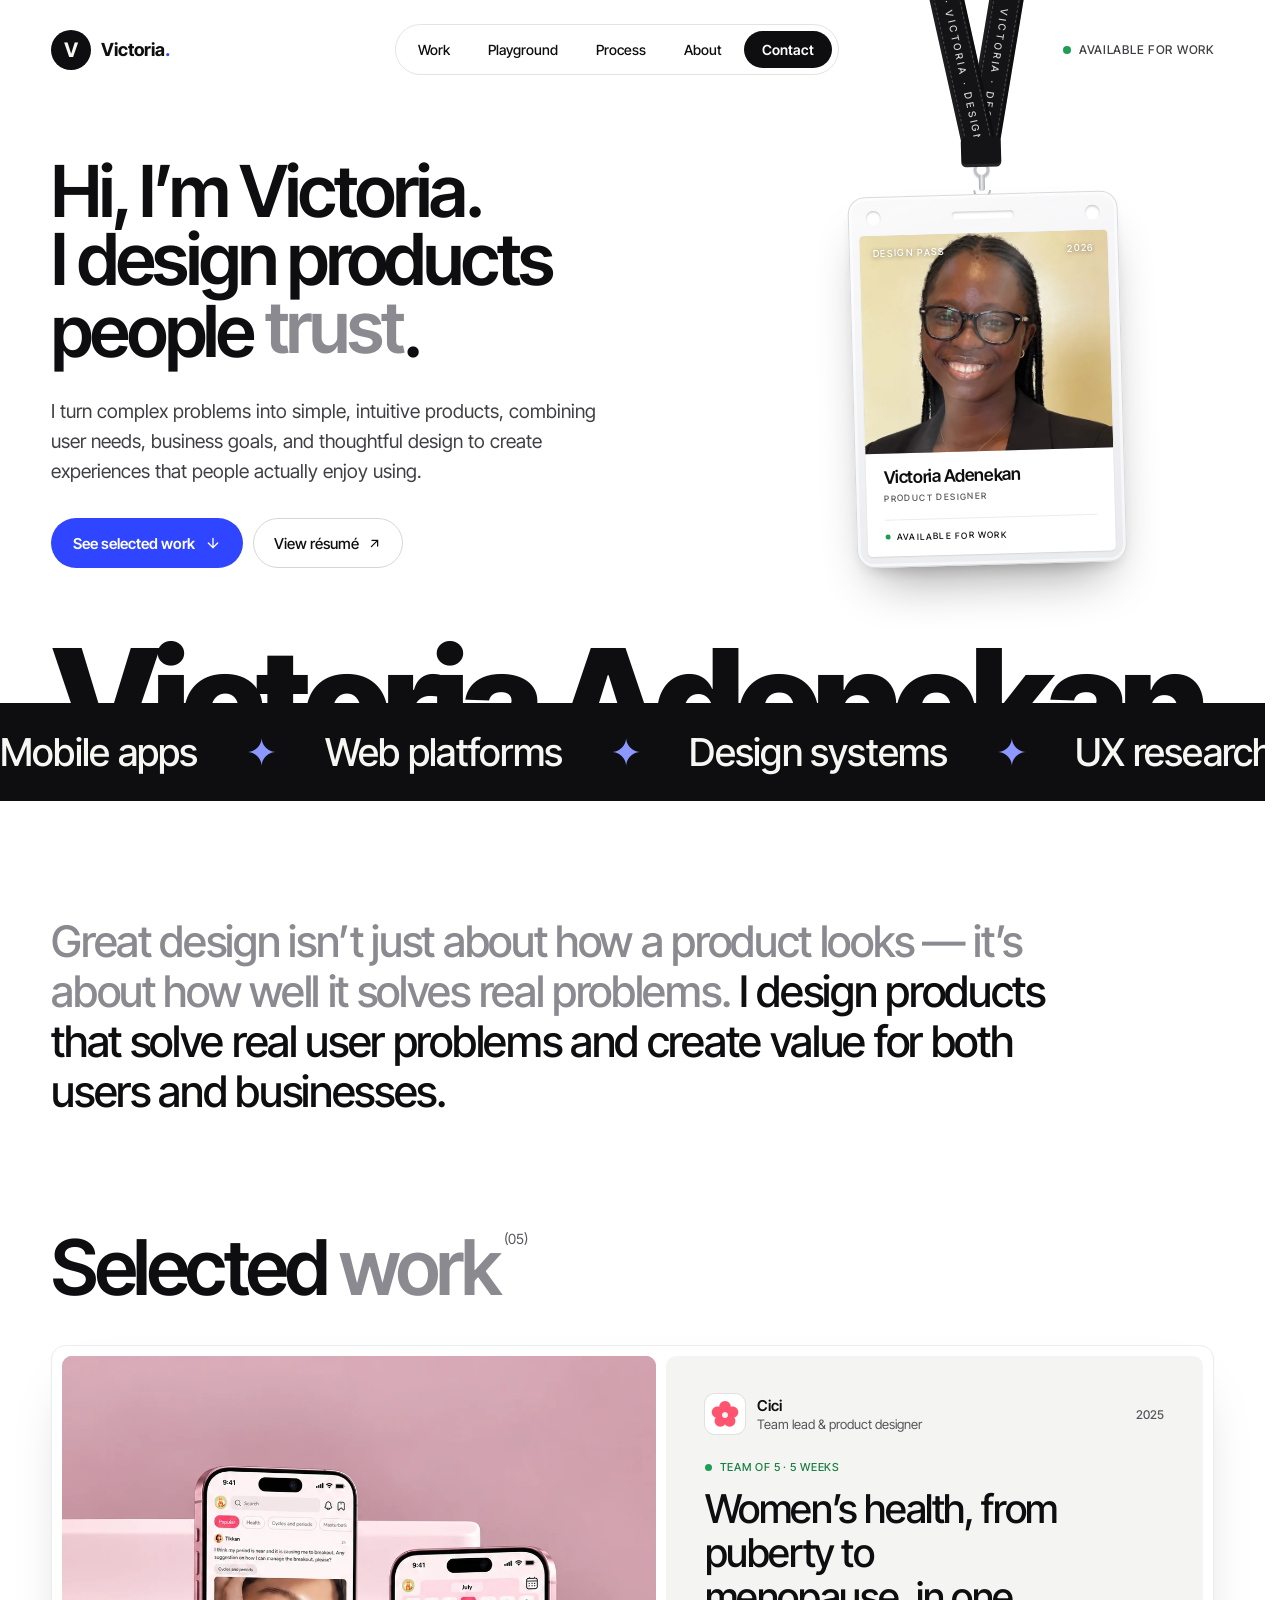
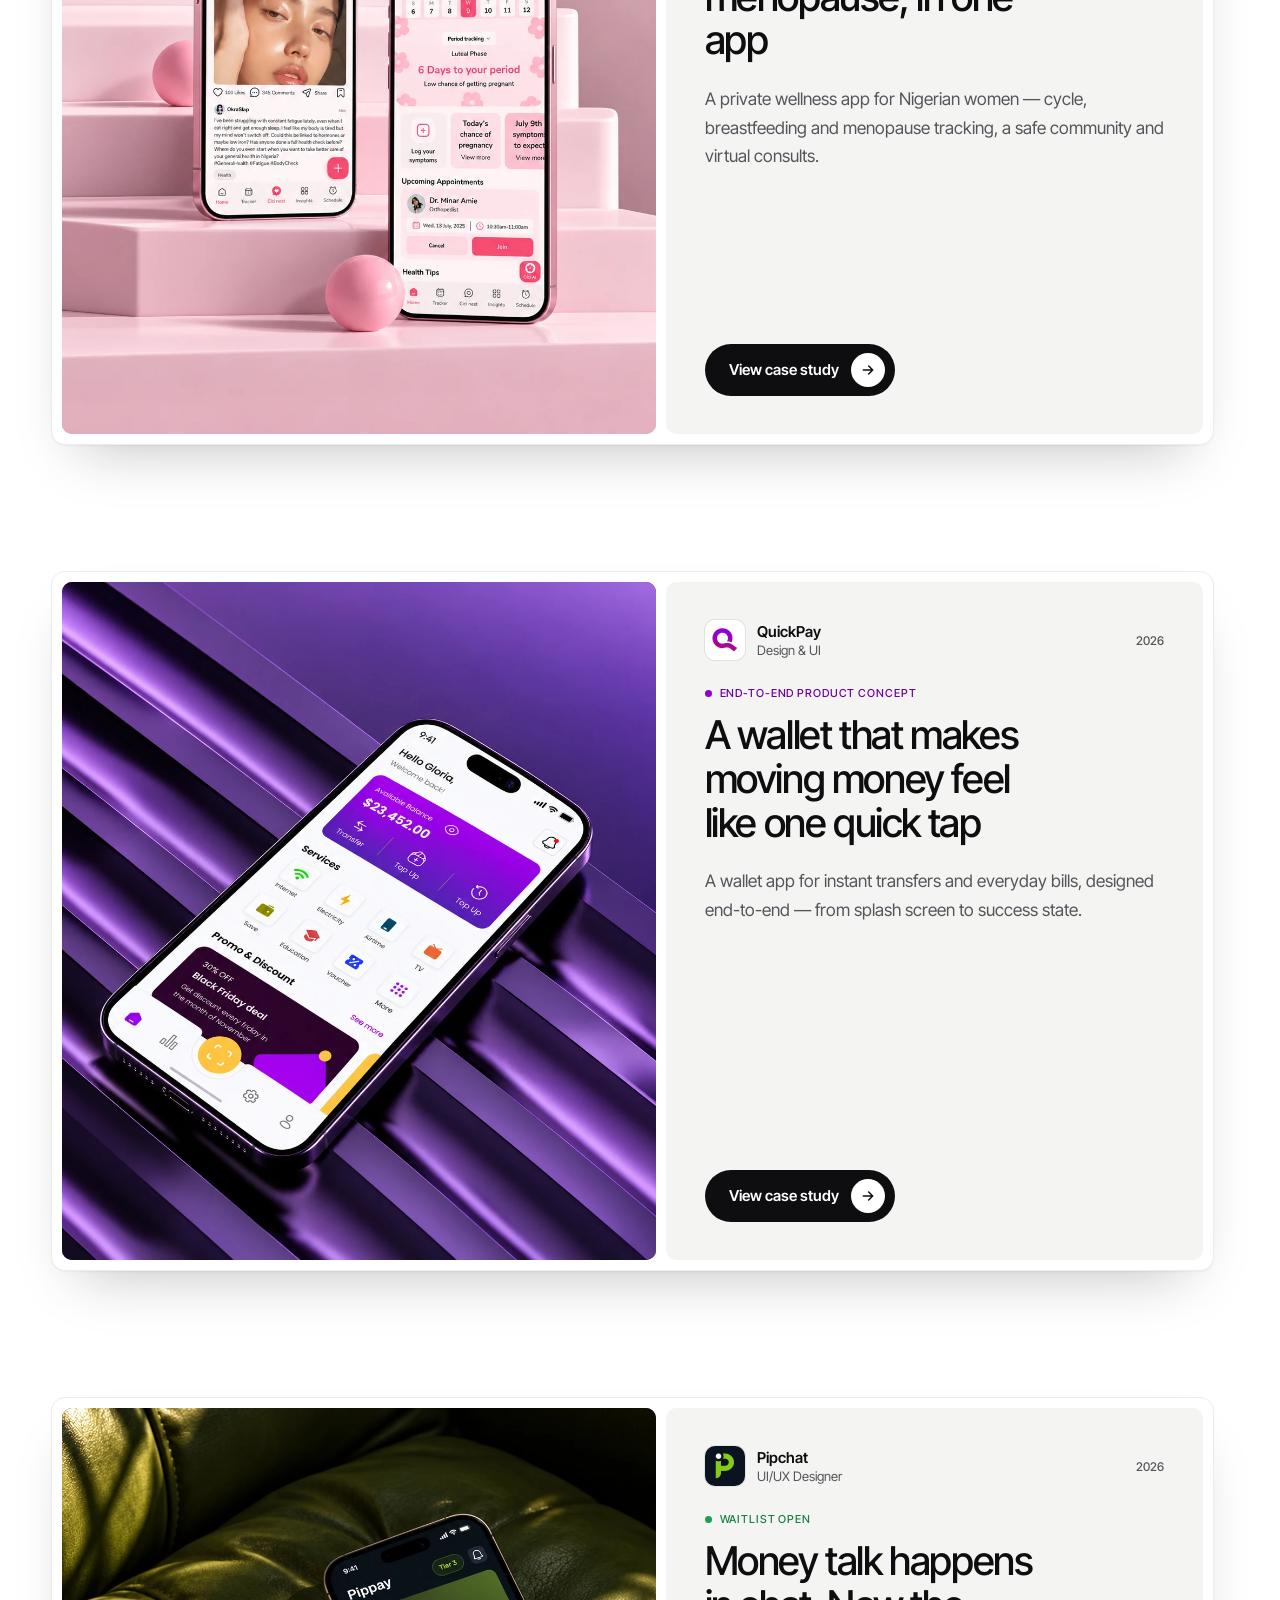
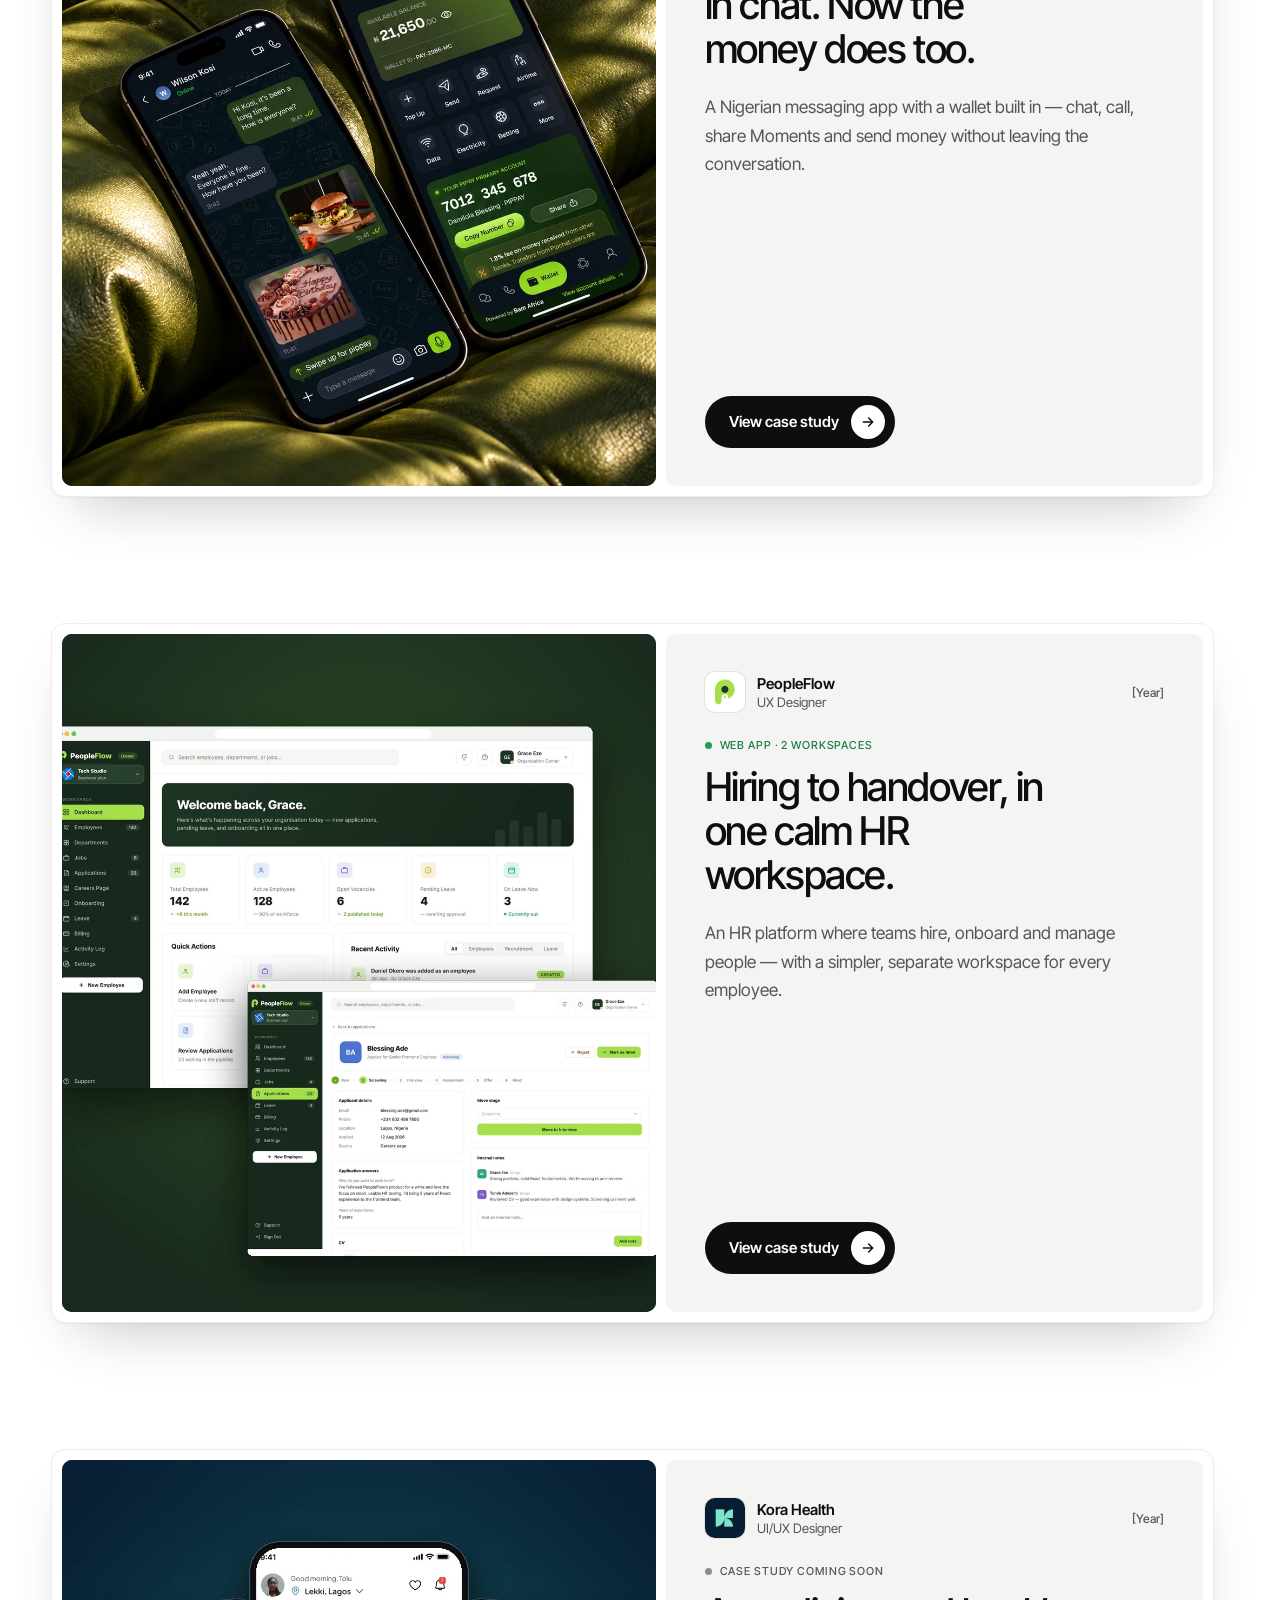
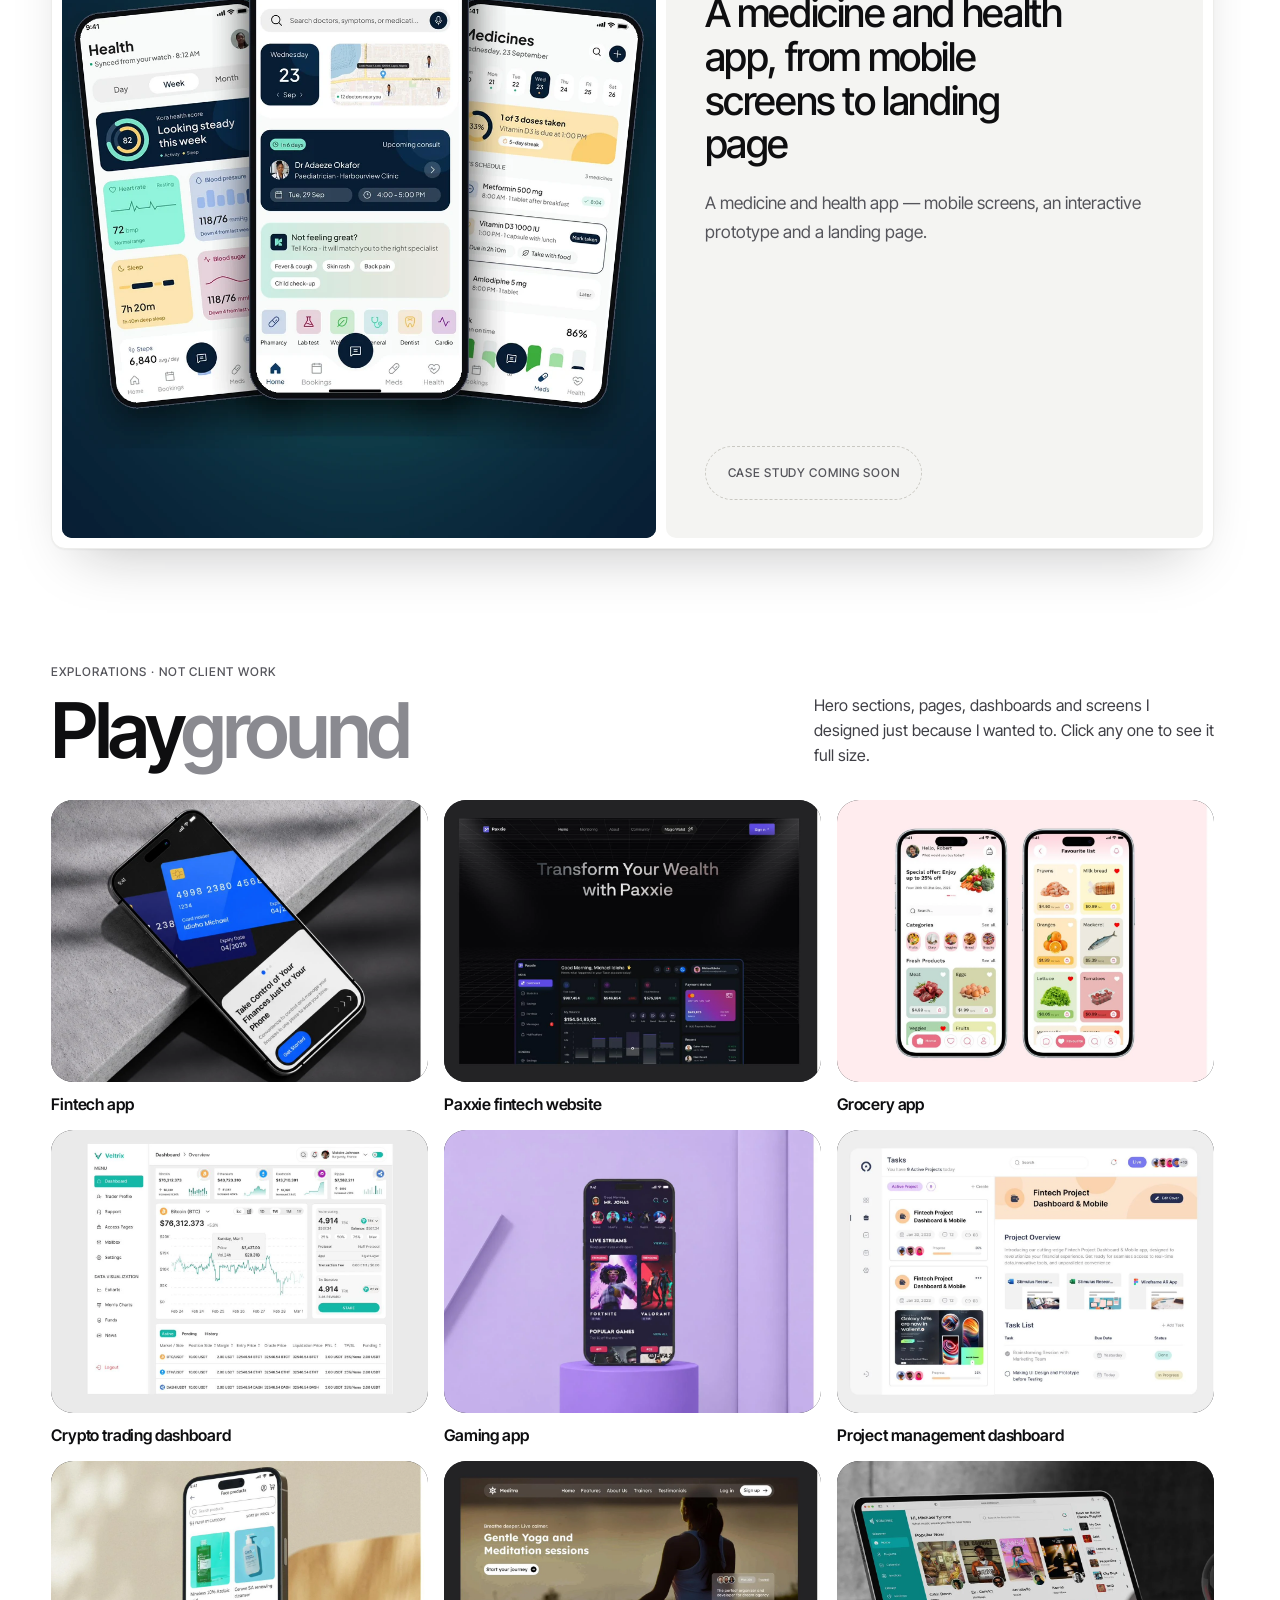
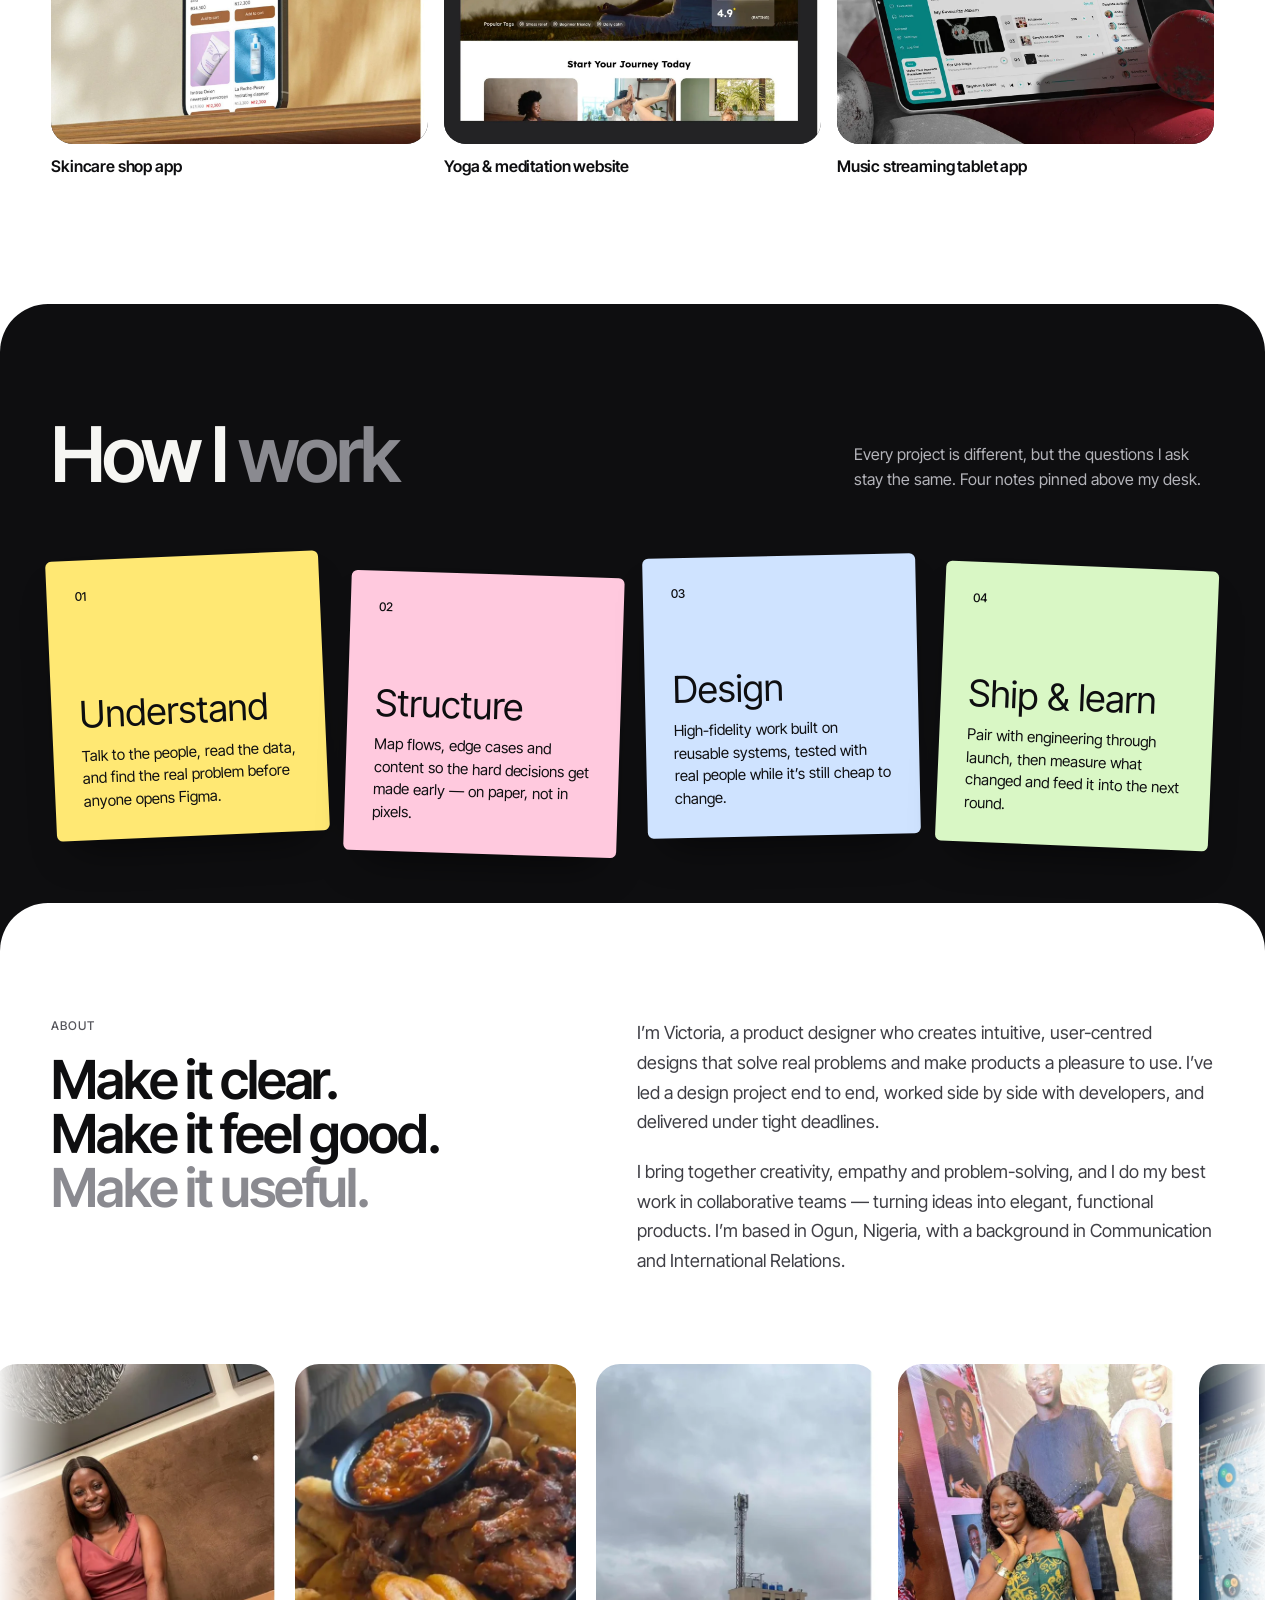
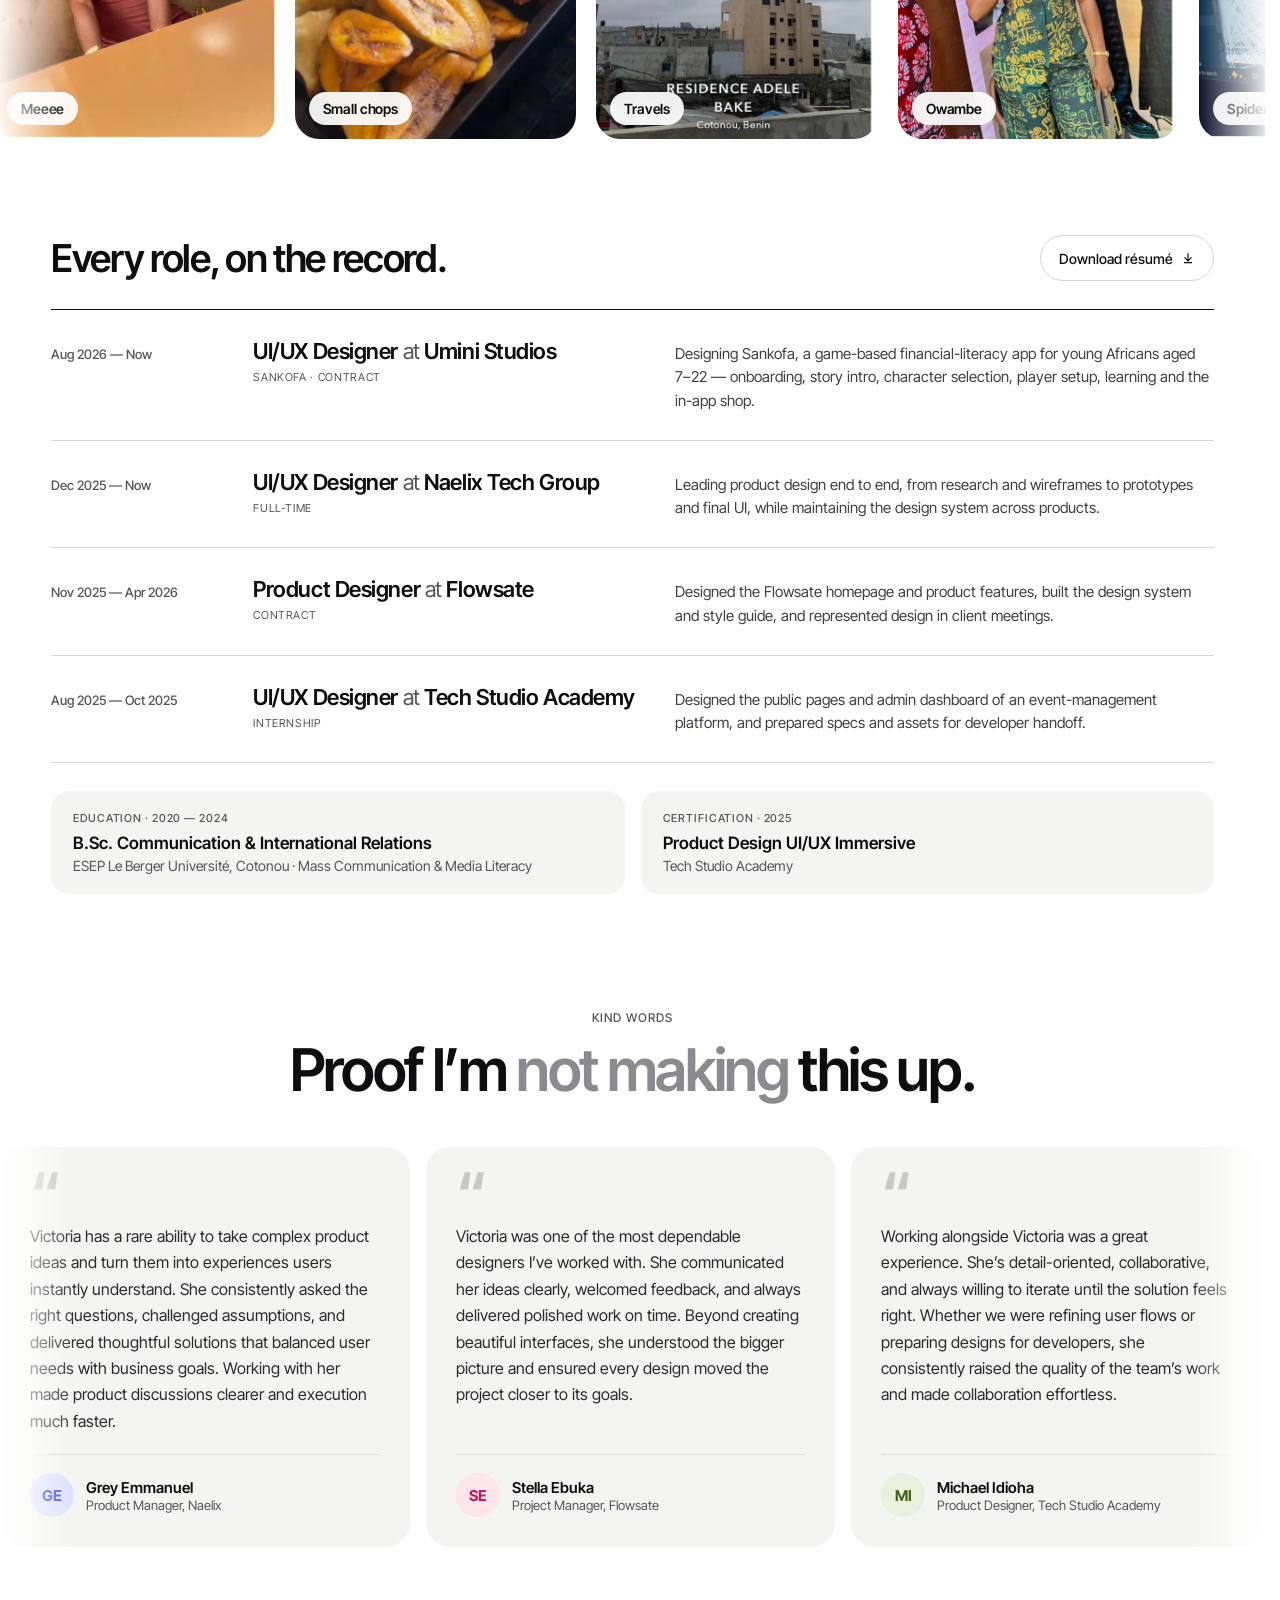
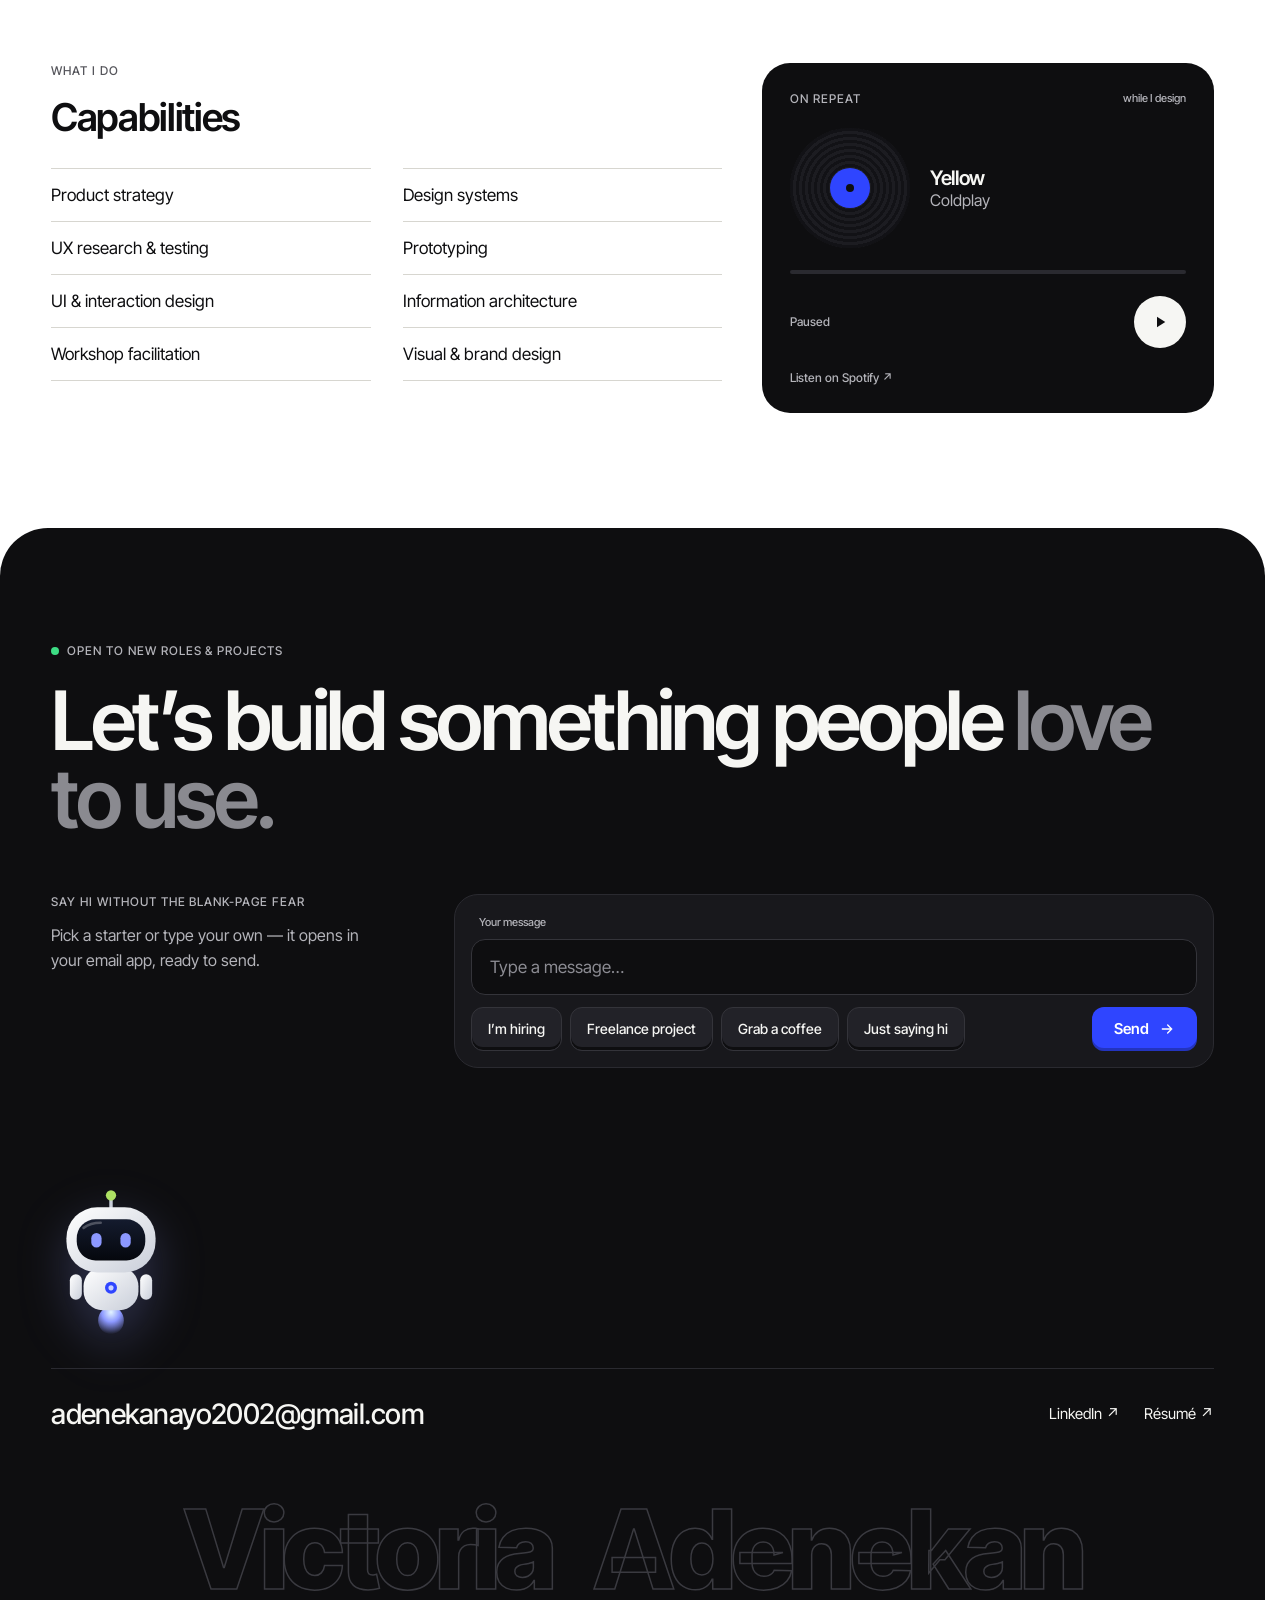
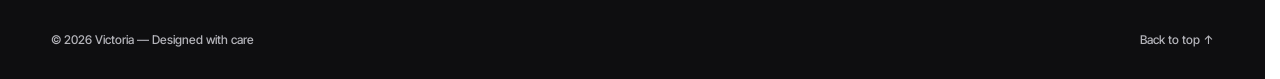
==== commit a572ecb5: "update stuff" ====
--- a/index.html
+++ b/index.html
@@ -11,12 +11,12 @@
 <meta name="theme-color" content="#FFFFFF">
 <link rel="icon" href="favicon.svg" type="image/svg+xml">
 <link rel="preconnect" href="https://fonts.googleapis.com">
-<link rel="stylesheet" href="https://fonts.googleapis.com/css2?family=Inter+Tight:wght@400;500;600;700;800&amp;family=JetBrains+Mono:wght@400;500&amp;display=swap">
+<link rel="stylesheet" href="https://fonts.googleapis.com/css2?family=Inter+Tight:wght@400;500;600;700;800&amp;display=swap">
 <style>
 body{margin:0;background:#FFFFFF}
 a{color:inherit}a:hover{color:inherit}
 .it{font-family:inherit;font-style:normal}
-.mono{font-family:'JetBrains Mono',ui-monospace,Menlo,monospace}
+.mono{font-family:'Inter Tight',system-ui,sans-serif;font-weight:500}
 .mq{display:flex;gap:48px;width:max-content;animation:mq 38s linear infinite}
 @keyframes mq{from{transform:translateX(0)}to{transform:translateX(-50%)}}
 @keyframes pulse{0%,100%{opacity:1}50%{opacity:.35}}
@@ -85,11 +85,11 @@
 @keyframes lbf{from{opacity:0}}
 @keyframes lbp{from{opacity:0;transform:translateY(24px) scale(.98)}}
 .life{overflow:hidden;-webkit-mask-image:linear-gradient(90deg,transparent,#000 6%,#000 94%,transparent);mask-image:linear-gradient(90deg,transparent,#000 6%,#000 94%,transparent)}
-.life-track{display:flex;width:max-content;animation:lifeScroll 70s linear infinite}
+.life-track{display:flex;width:max-content;animation:lifeScroll 70s linear infinite;will-change:transform;-webkit-backface-visibility:hidden;backface-visibility:hidden}
 .life-set{display:flex;gap:20px;padding-right:20px}
 .life-card img{transition:transform .6s cubic-bezier(.22,1,.36,1)}
 .life-card:hover img{transform:scale(1.04)}
-@keyframes lifeScroll{to{transform:translateX(-50%)}}
+@keyframes lifeScroll{from{transform:translate3d(0,0,0)}to{transform:translate3d(-50%,0,0)}}
 @media (prefers-reduced-motion:reduce){.life{overflow-x:auto}.life-track{animation:none}.life-set[aria-hidden]{display:none}}
 .bot-lane{position:relative;height:220px;margin-top:48px}
 .bot-mover{position:absolute;left:0;bottom:0;width:140px;animation:botRoam 24s ease-in-out infinite}
@@ -123,6 +123,7 @@
 .notes .note{min-width:0}
 @media (max-width:1099px){.notes{grid-template-columns:repeat(2,minmax(0,1fr))}}
 @media (max-width:599px){.notes{grid-template-columns:minmax(0,1fr)}}
+@media (max-width:599px){.life,.quotes{-webkit-mask-image:none !important;mask-image:none !important}}
 @keyframes bob{0%,80%,100%{transform:translateY(0);opacity:.4}40%{transform:translateY(-14px);opacity:1}}
 @keyframes orbit{to{transform:rotate(360deg)}}
 .bob{animation:bob 1.2s ease-in-out infinite}
@@ -130,7 +131,7 @@
 .tile{transition:transform .35s cubic-bezier(.2,.7,.2,1),background-color .4s ease}
 .tile:hover{transform:translateY(-4px)}
 .quotes{overflow:hidden;-webkit-mask-image:linear-gradient(90deg,transparent,#000 6%,#000 94%,transparent);mask-image:linear-gradient(90deg,transparent,#000 6%,#000 94%,transparent)}
-.quotes-track{display:flex;width:max-content;animation:lifeScroll 80s linear infinite}
+.quotes-track{display:flex;width:max-content;animation:lifeScroll 80s linear infinite;will-change:transform;-webkit-backface-visibility:hidden;backface-visibility:hidden}
 .quotes-set{display:flex;align-items:stretch;gap:16px;padding-right:16px}
 @media (prefers-reduced-motion:reduce){.quotes{overflow-x:auto}.quotes-track{animation:none}.quotes-set[aria-hidden]{display:none}}
 .tcard{transition:transform .35s cubic-bezier(.2,.7,.2,1)}
--- a/site.css
+++ b/site.css
@@ -9,7 +9,7 @@
 .card{will-change:transform}
 [data-cat].is-hidden{display:none !important}
 
-.view-cursor{position:fixed;left:0;top:0;width:104px;height:104px;border-radius:50%;display:flex;flex-direction:column;align-items:center;justify-content:center;gap:4px;pointer-events:none;z-index:50;opacity:0;transition:opacity .25s ease,background-color .25s ease;font:500 13px/1 'JetBrains Mono',ui-monospace,monospace;letter-spacing:.12em;text-transform:uppercase;box-shadow:0 12px 30px -10px rgba(14,14,16,.45)}
+.view-cursor{position:fixed;left:0;top:0;width:104px;height:104px;border-radius:50%;display:flex;flex-direction:column;align-items:center;justify-content:center;gap:4px;pointer-events:none;z-index:50;opacity:0;transition:opacity .25s ease,background-color .25s ease;font:600 13px/1 'Inter Tight',system-ui,sans-serif;letter-spacing:.08em;text-transform:uppercase;box-shadow:0 12px 30px -10px rgba(14,14,16,.45)}
 .view-cursor.on{opacity:1}
 .stack{transition:filter .2s linear}
 @media (prefers-reduced-motion:reduce){.view-cursor{display:none}}
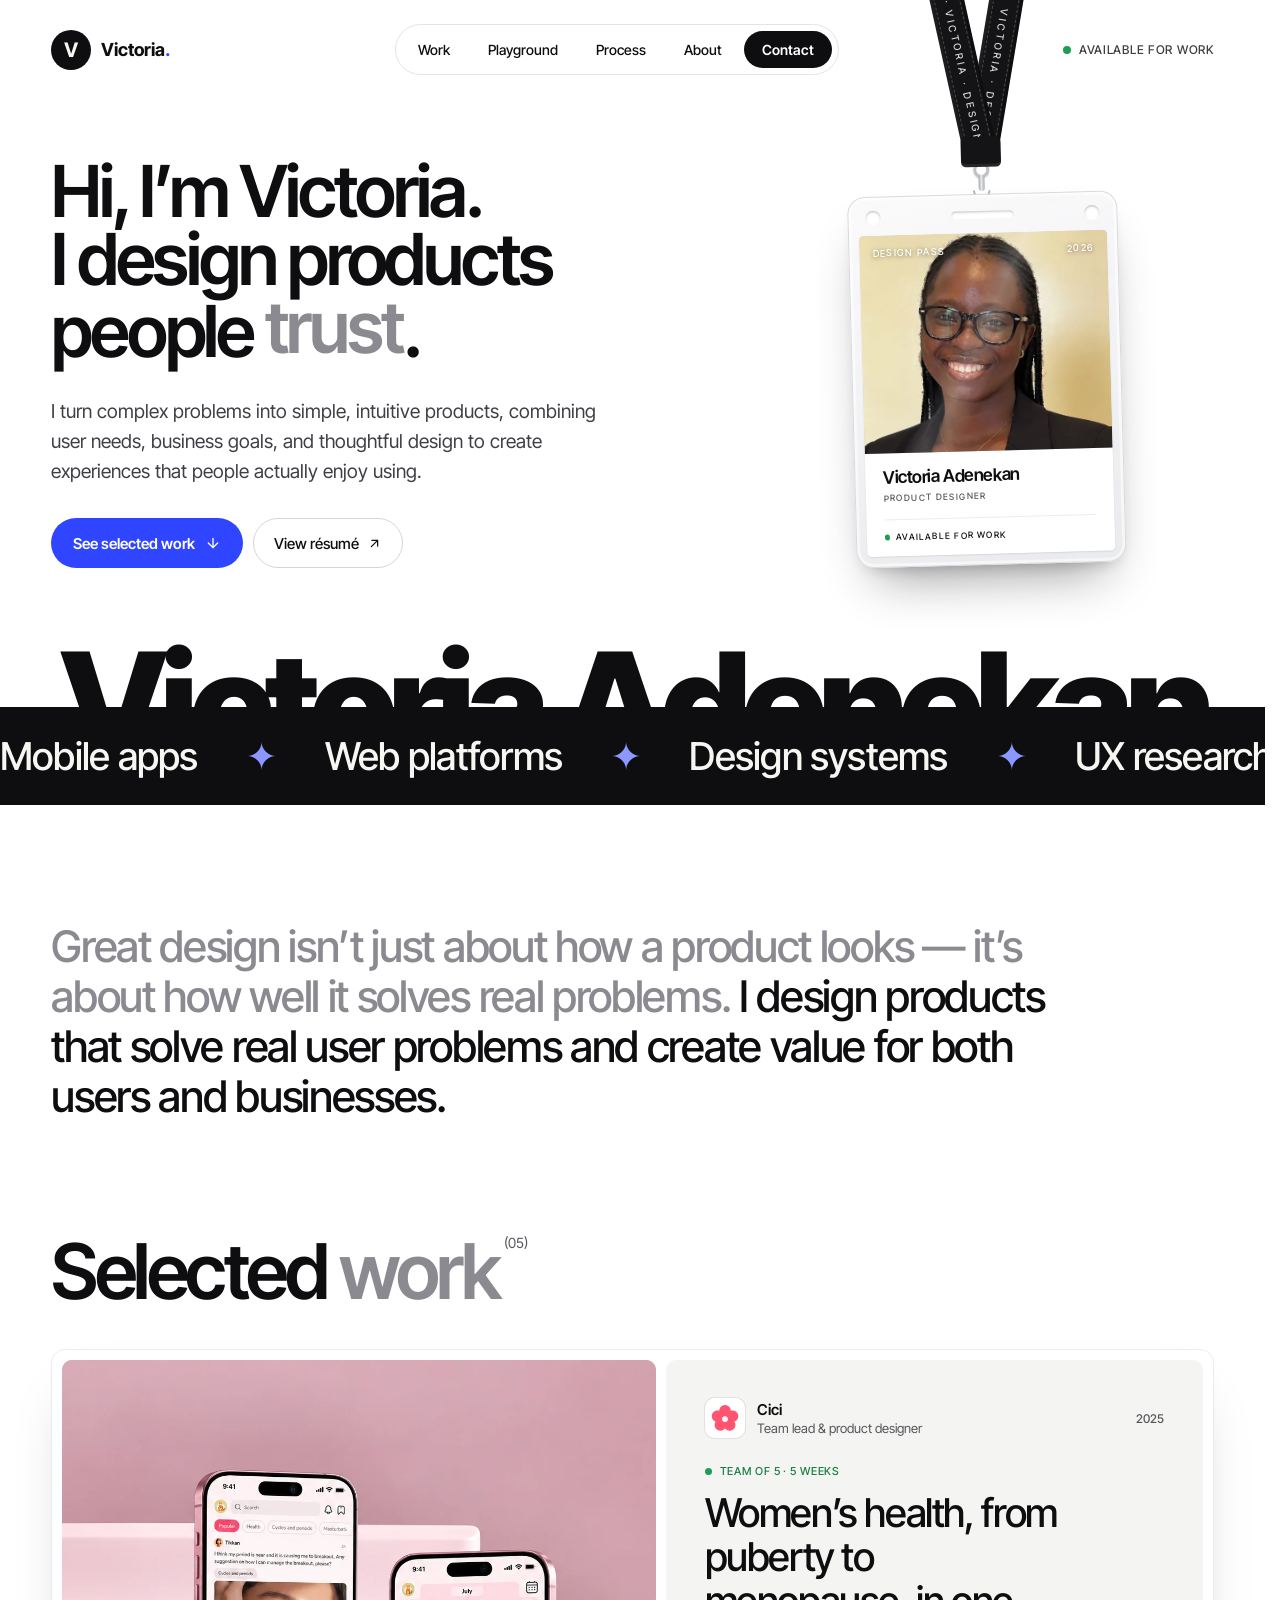
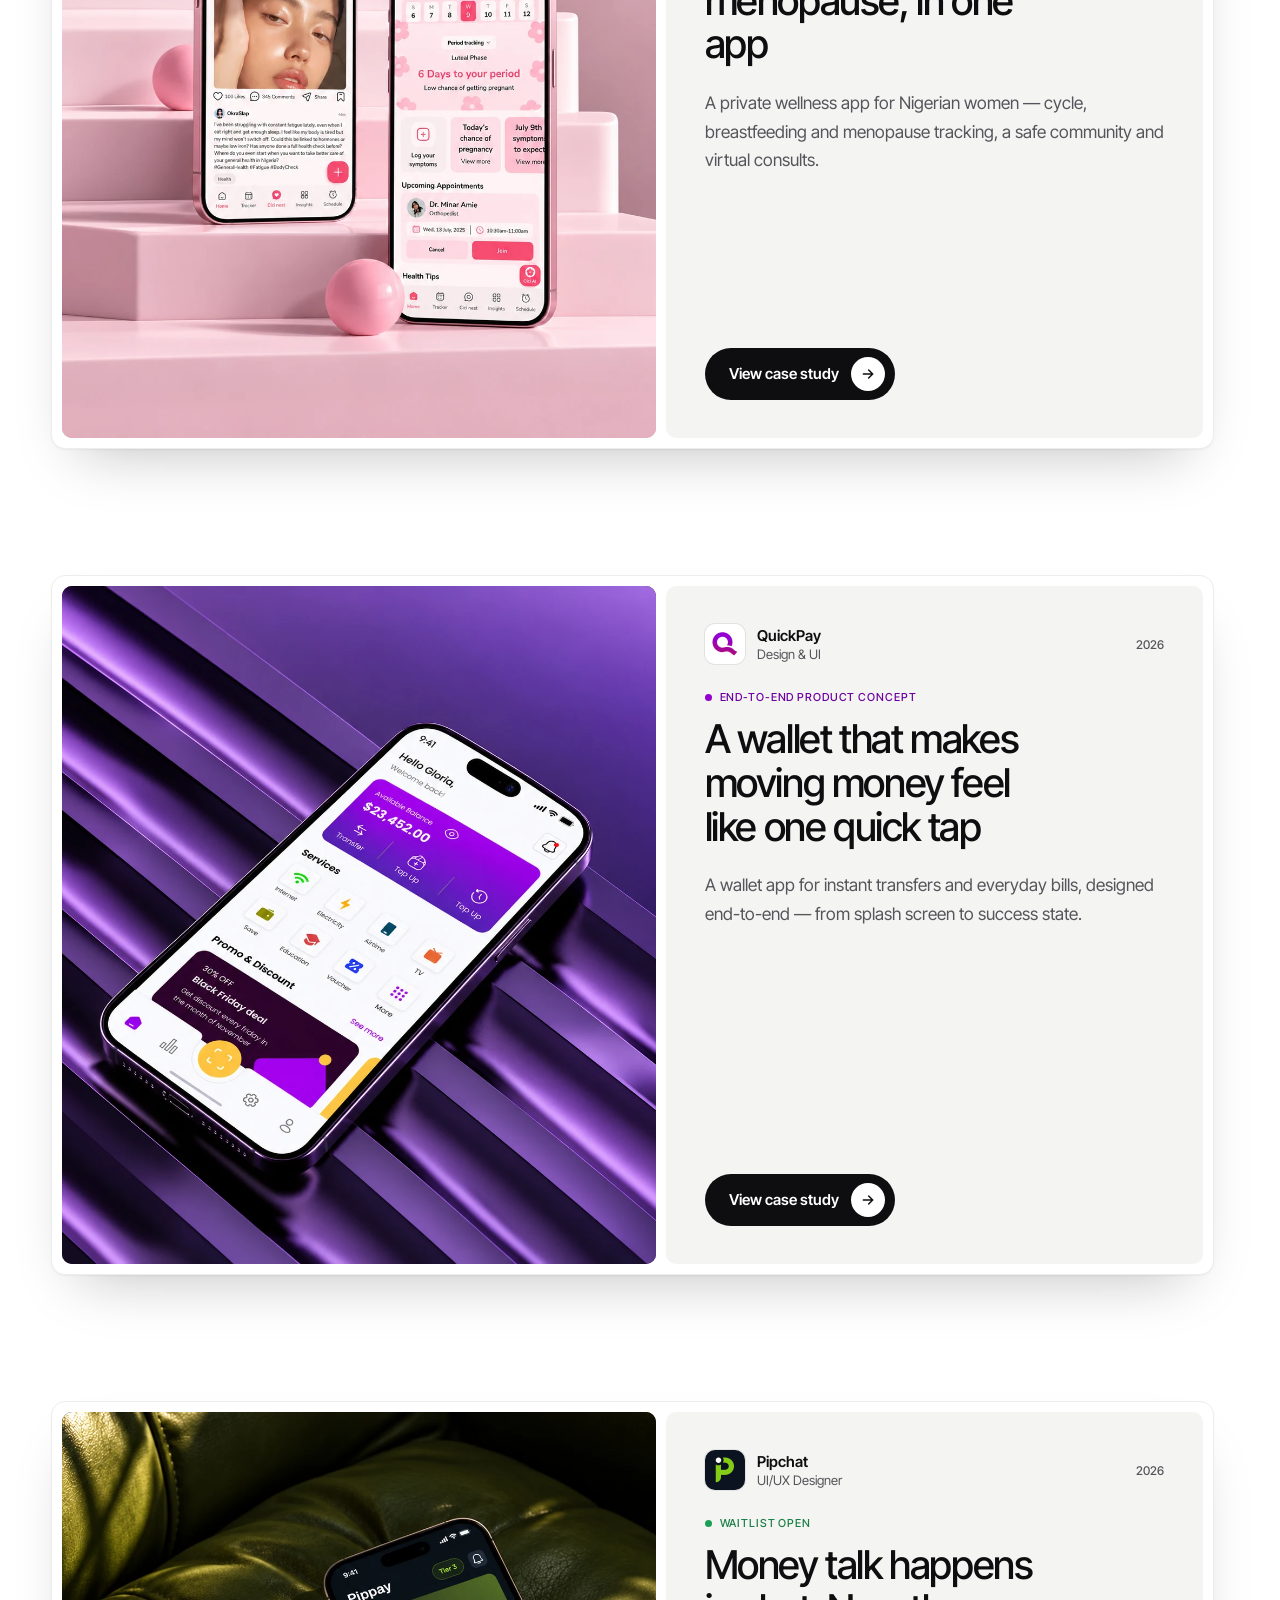
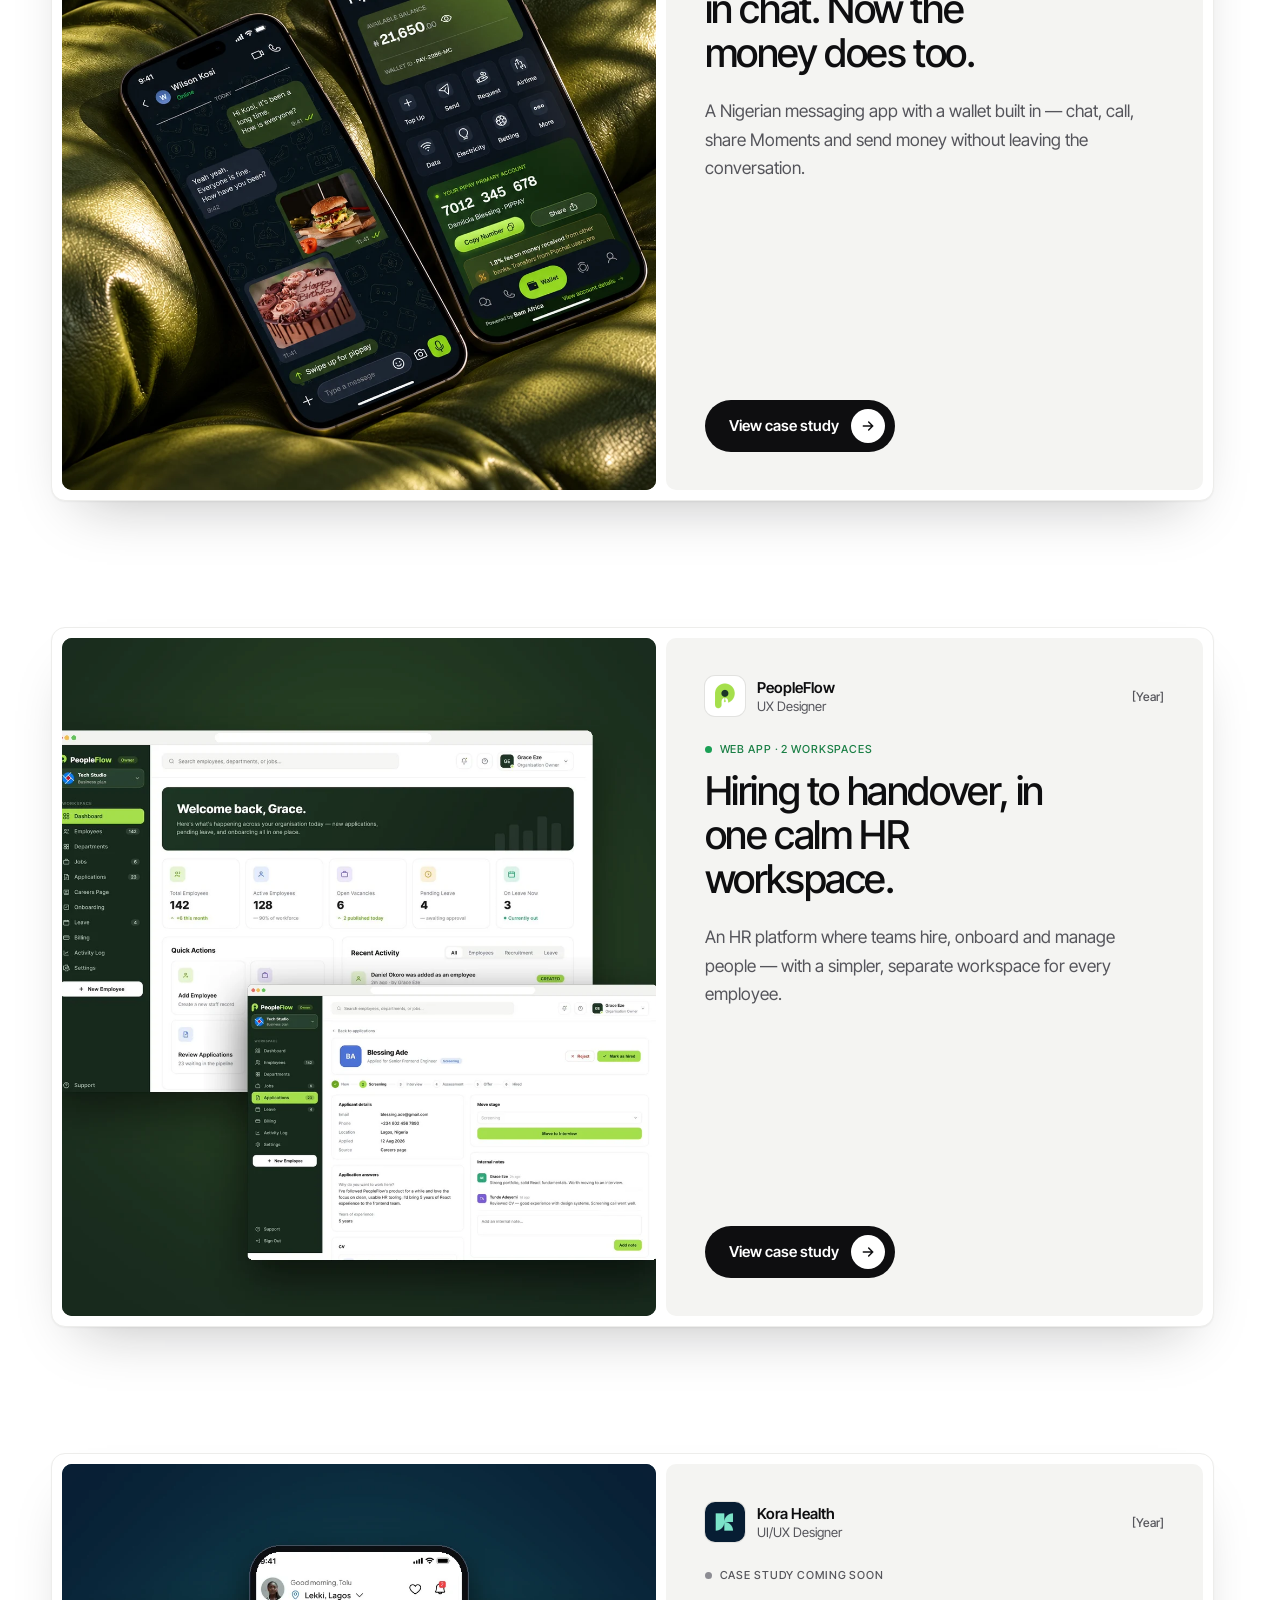
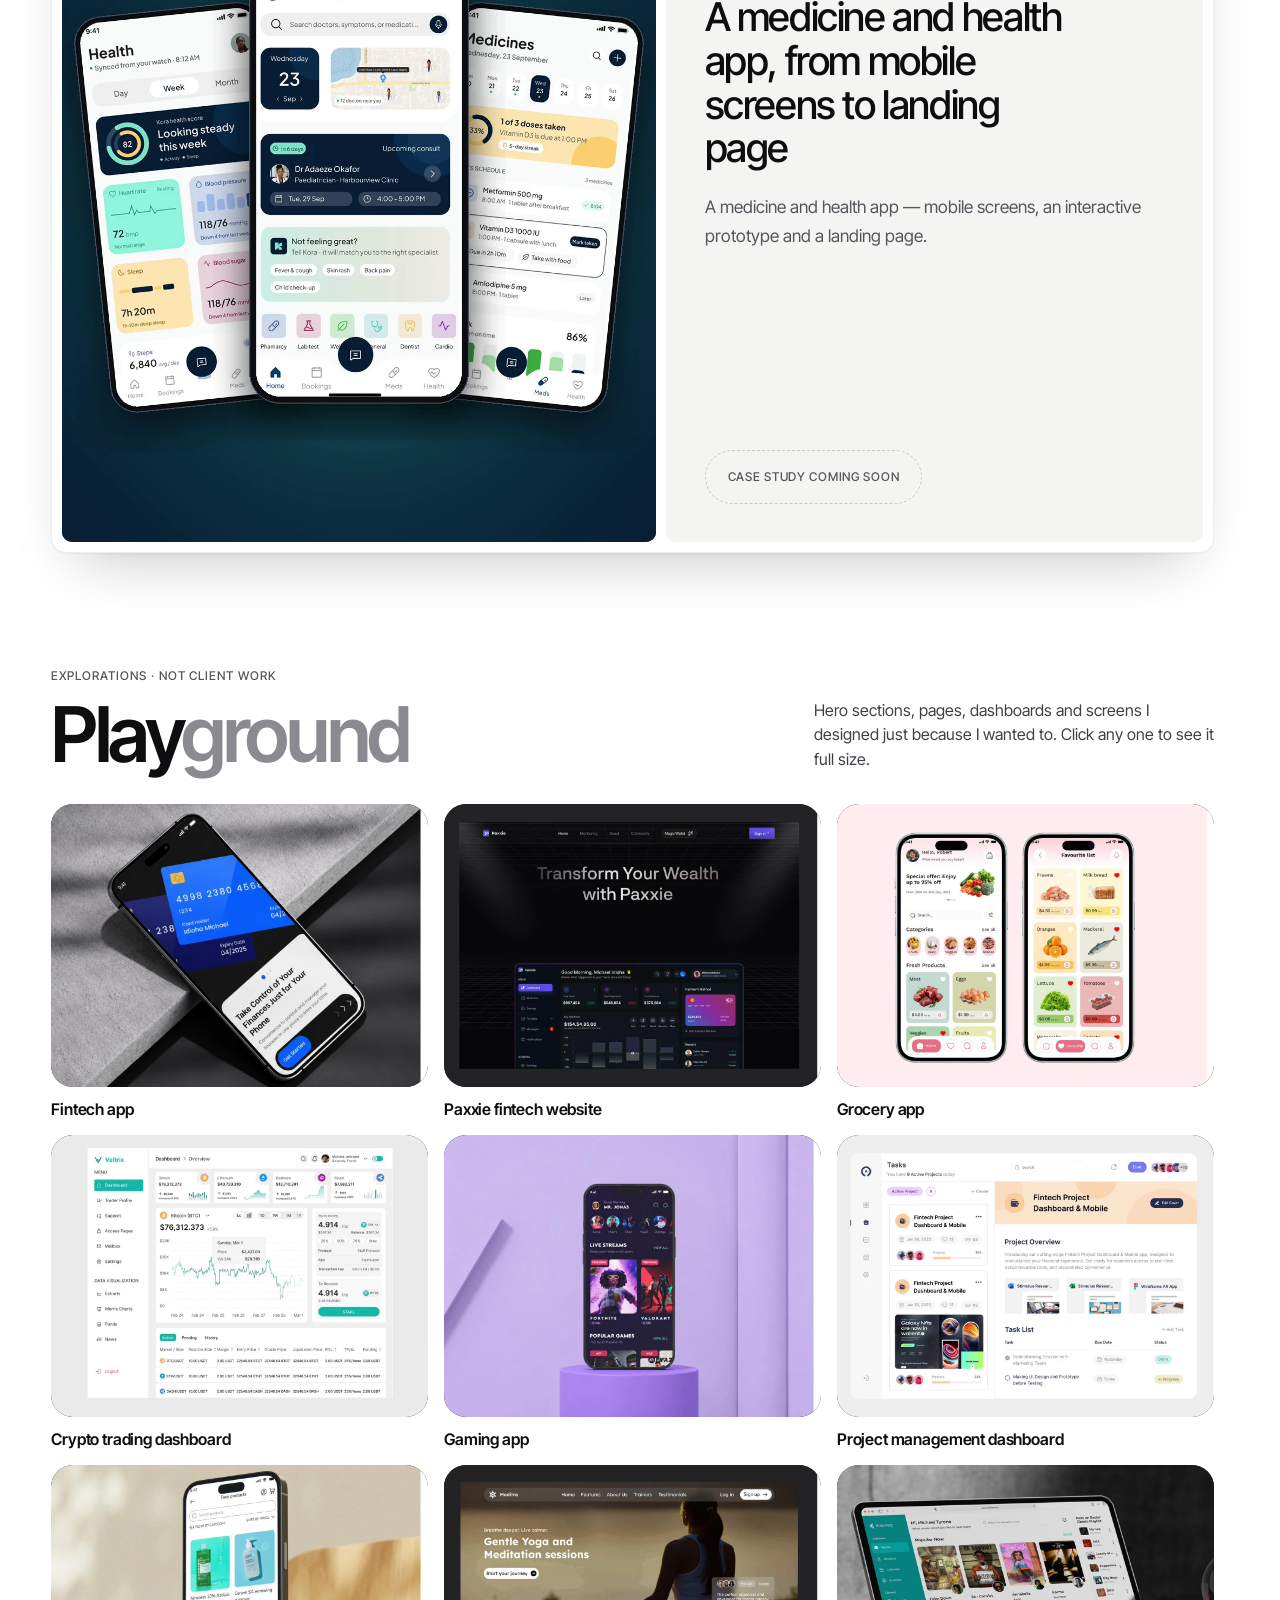
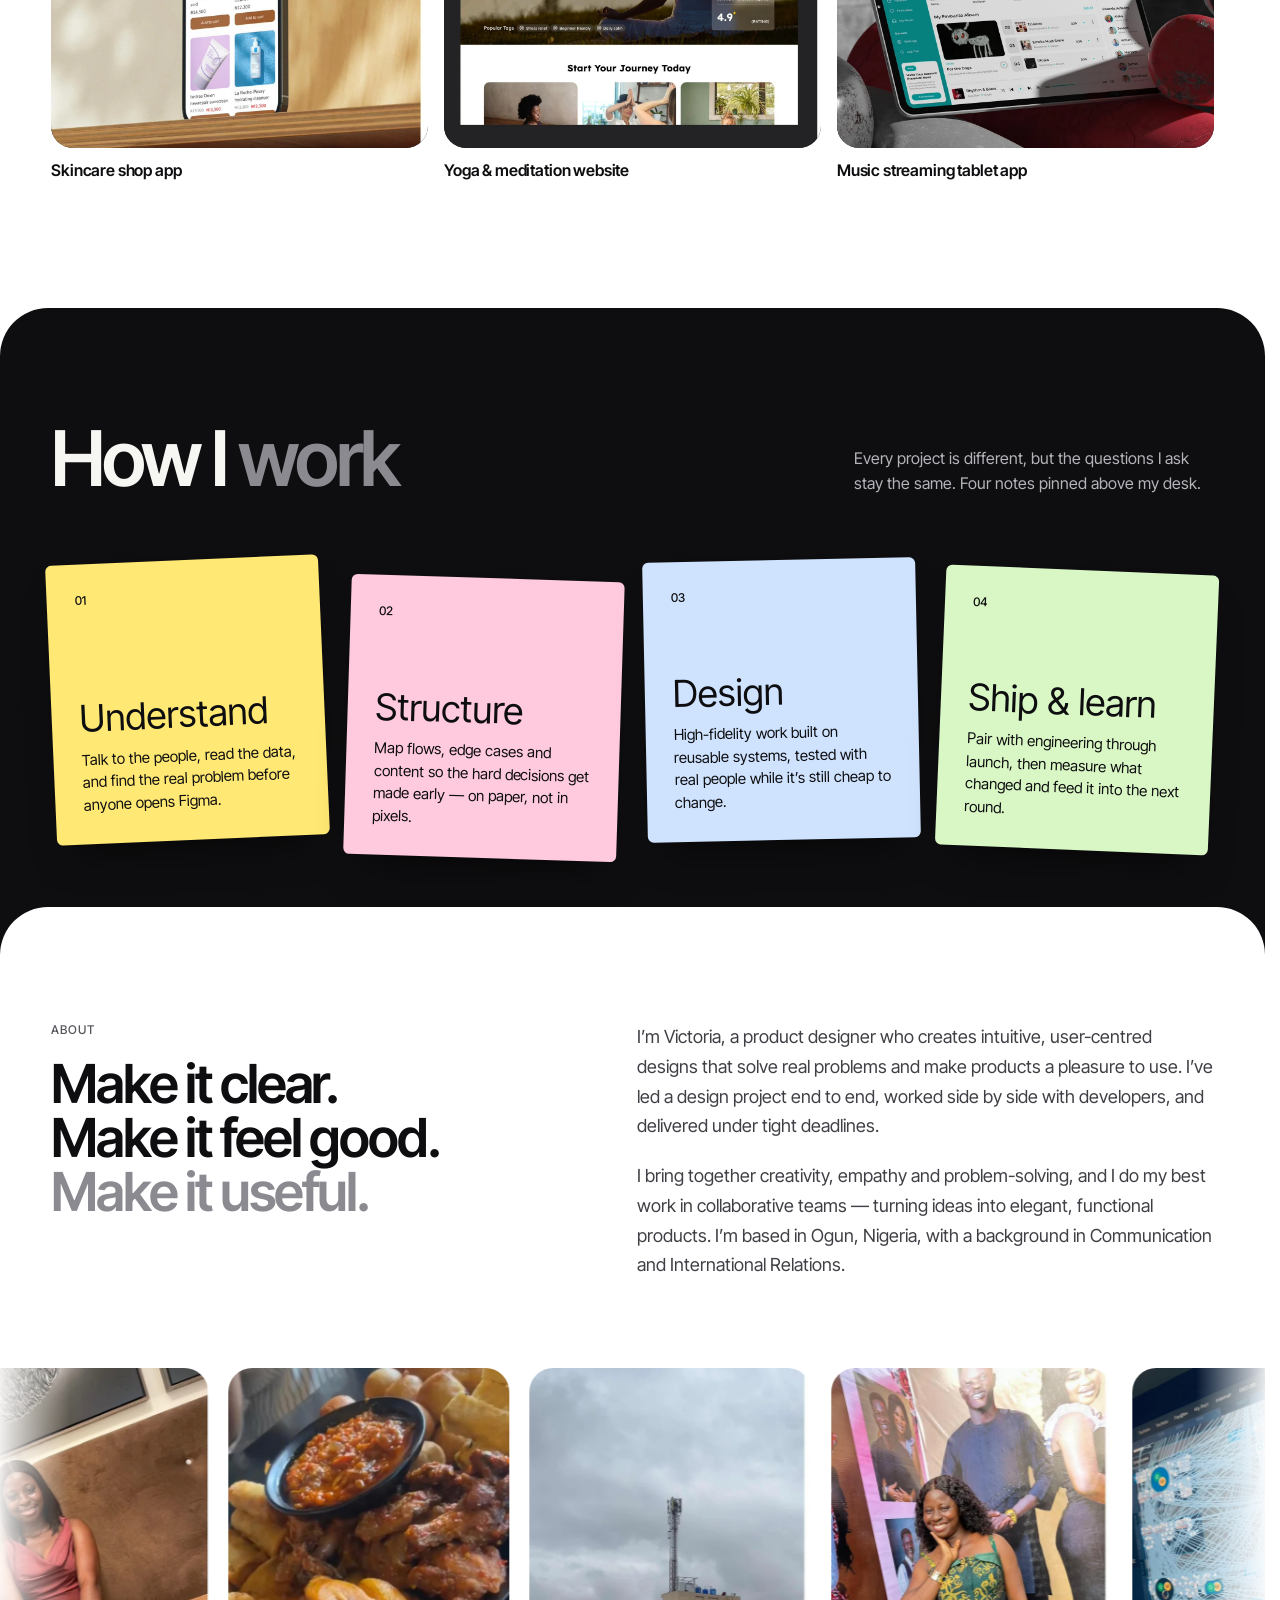
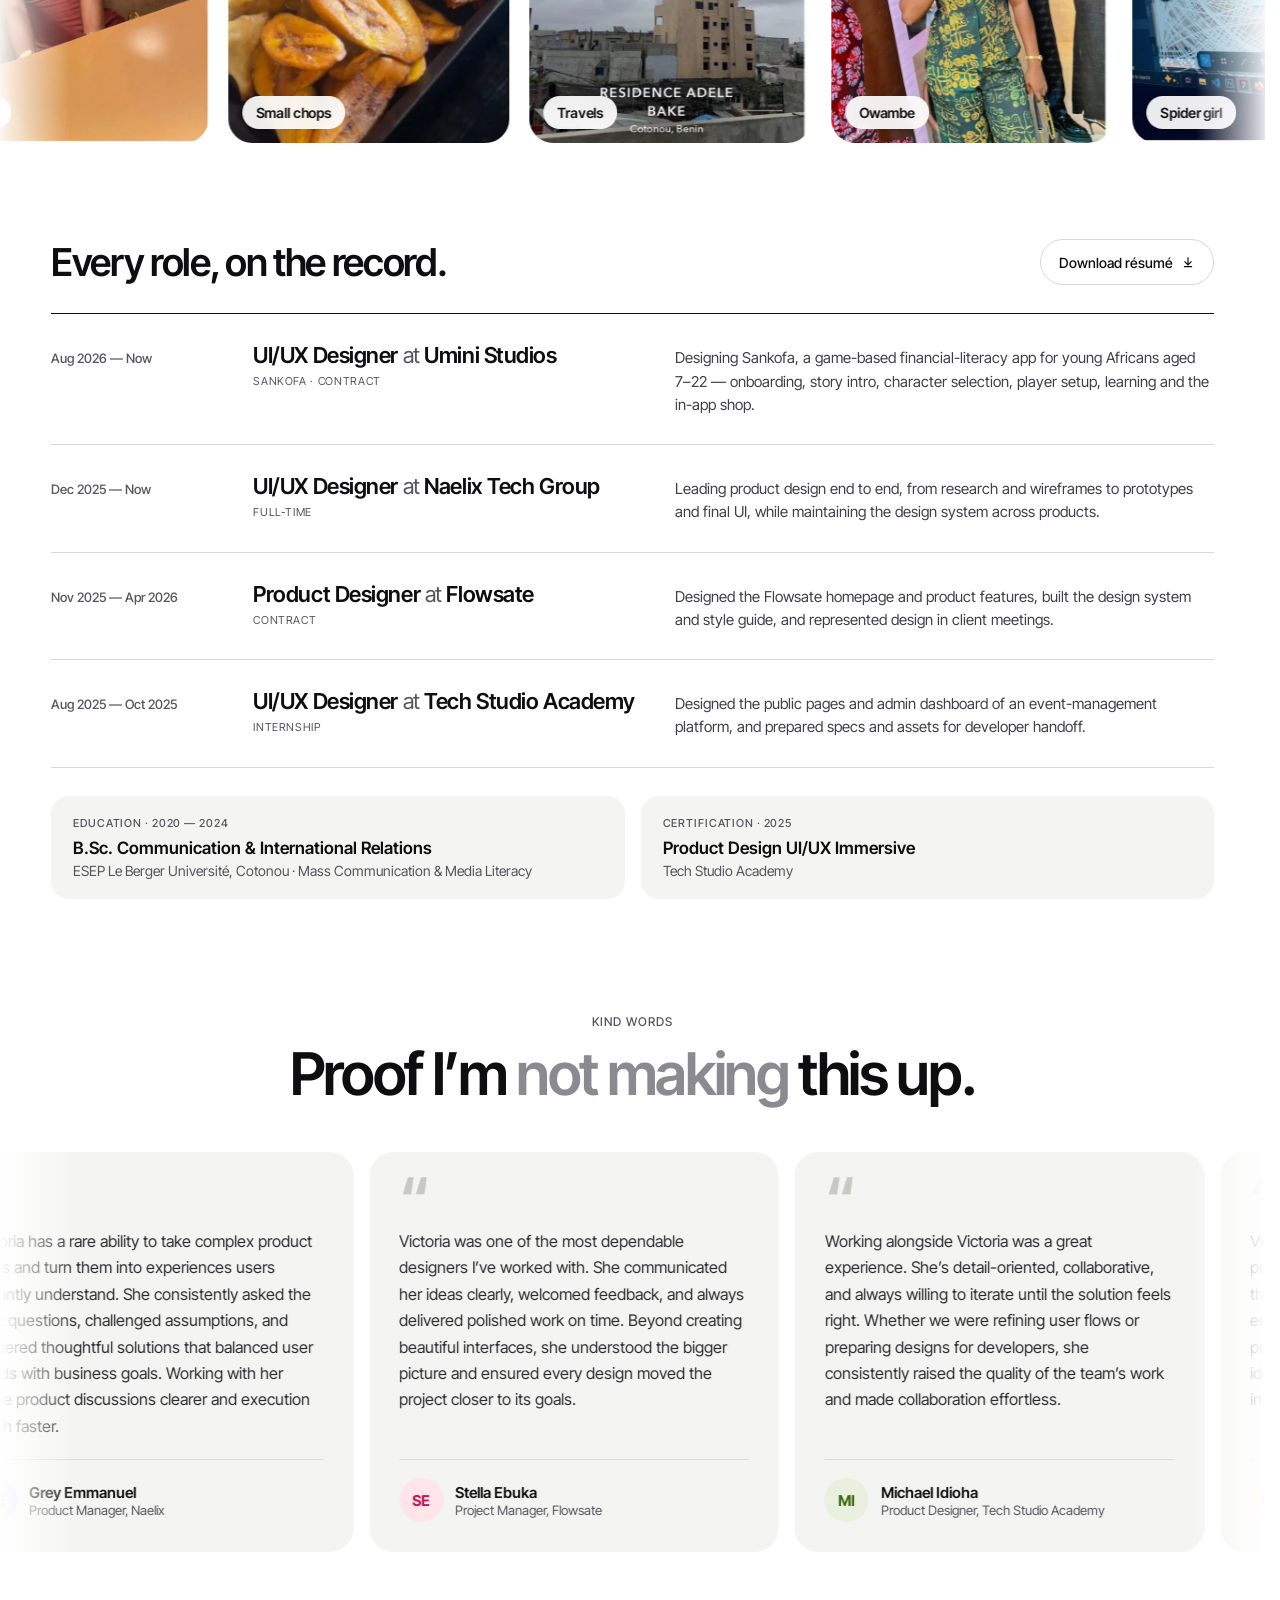
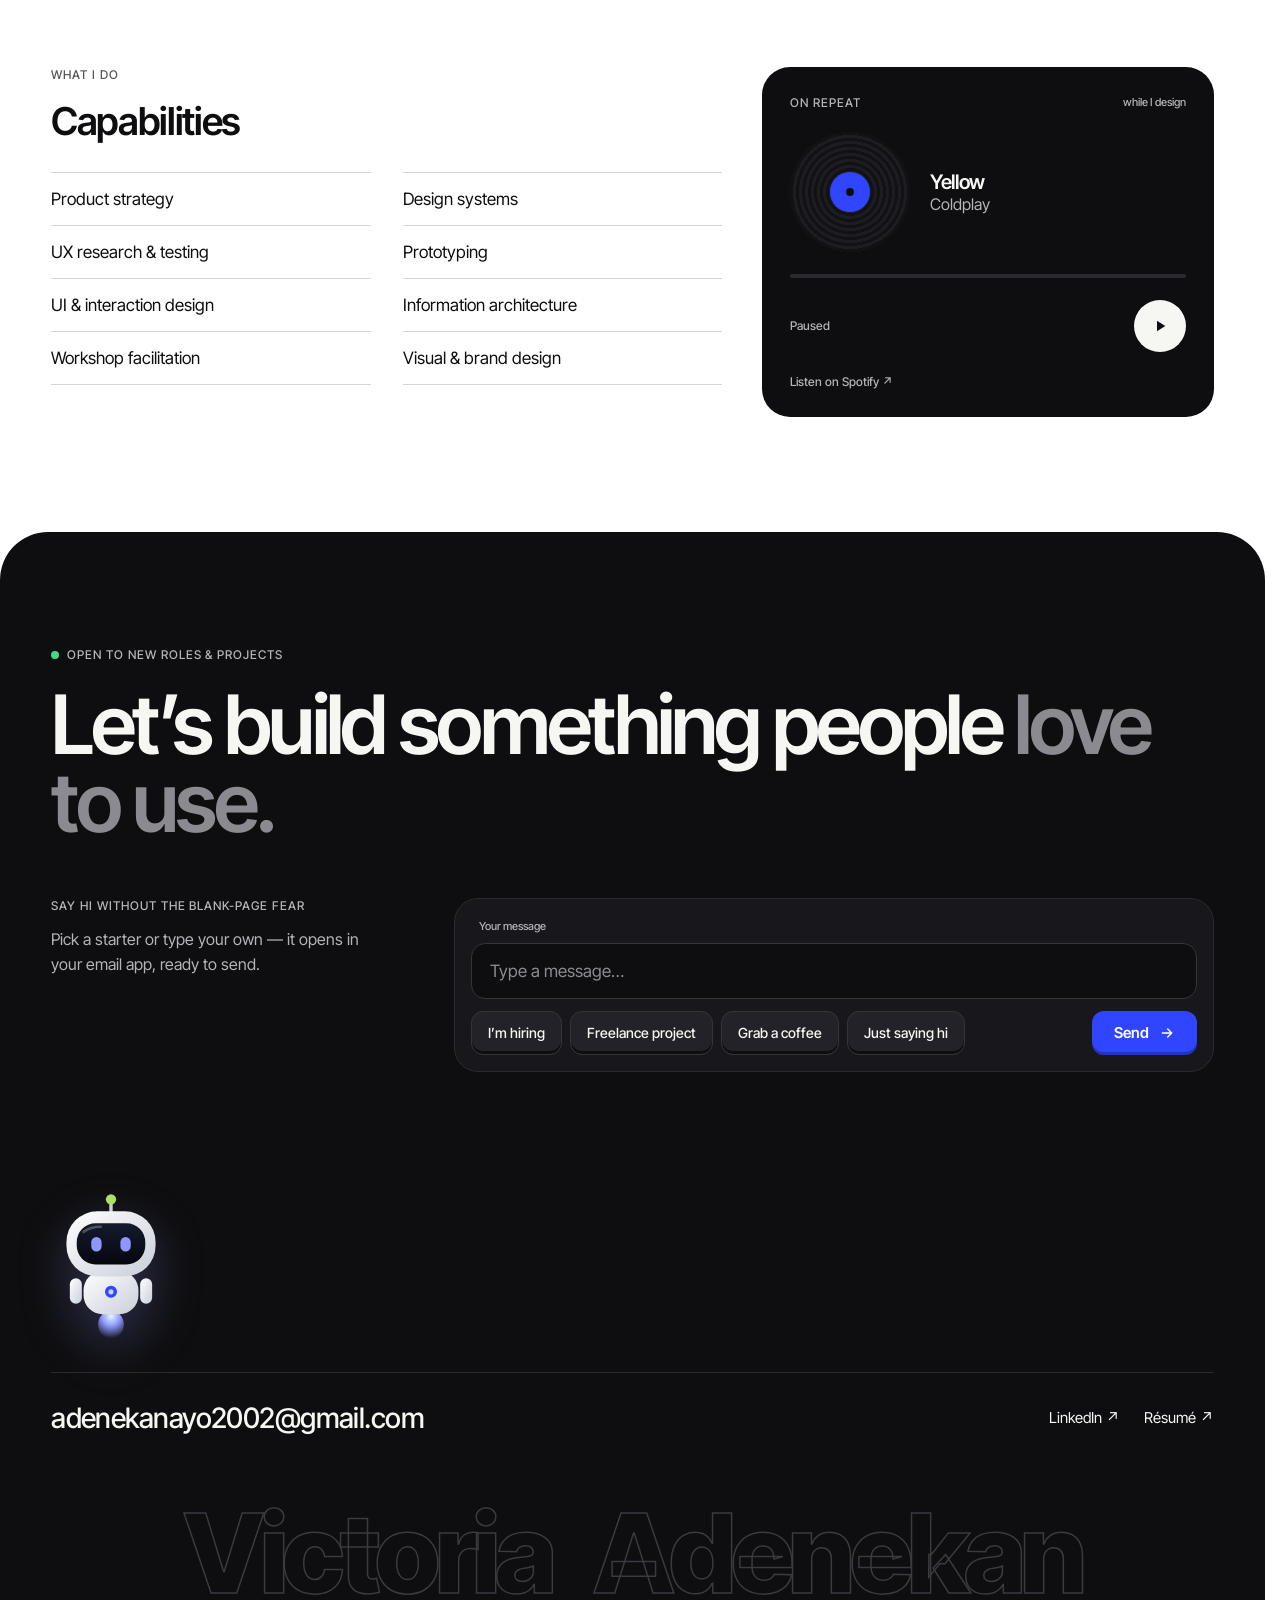
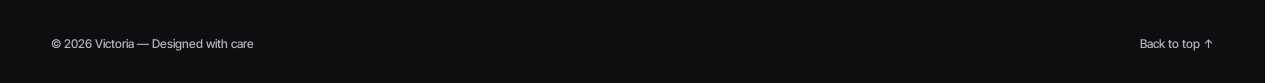
==== commit 2c3c2444: "update another" ====
--- a/index.html
+++ b/index.html
@@ -123,7 +123,6 @@
 .notes .note{min-width:0}
 @media (max-width:1099px){.notes{grid-template-columns:repeat(2,minmax(0,1fr))}}
 @media (max-width:599px){.notes{grid-template-columns:minmax(0,1fr)}}
-@media (max-width:599px){.life,.quotes{-webkit-mask-image:none !important;mask-image:none !important}}
 @keyframes bob{0%,80%,100%{transform:translateY(0);opacity:.4}40%{transform:translateY(-14px);opacity:1}}
 @keyframes orbit{to{transform:rotate(360deg)}}
 .bob{animation:bob 1.2s ease-in-out infinite}
@@ -263,7 +262,7 @@
   </div>
 
   <!-- Giant name -->
-  <div class="ld-name" aria-hidden="true" style="position:relative;z-index:0;margin-top:clamp(48px,6vw,80px);font-size:clamp(36px,11.6vw,156px);line-height:.78;letter-spacing:-0.06em;font-weight:800;white-space:nowrap;margin-bottom:-0.39em;color:#0E0E10"><span style="--i:0">V</span><span style="--i:1">i</span><span style="--i:2">c</span><span style="--i:3">t</span><span style="--i:4">o</span><span style="--i:5">r</span><span style="--i:6">i</span><span style="--i:7">a</span> <span style="--i:8">A</span><span style="--i:9">d</span><span style="--i:10">e</span><span style="--i:11">n</span><span style="--i:12">e</span><span style="--i:13">k</span><span style="--i:14">a</span><span style="--i:15">n</span></div>
+  <div class="ld-name" aria-hidden="true" style="position:relative;z-index:0;margin-top:clamp(48px,6vw,80px);font-size:8.6vw;line-height:.82;text-align:center;letter-spacing:-0.06em;font-weight:800;white-space:nowrap;margin-bottom:-0.4em;color:#0E0E10"><span style="--i:0">V</span><span style="--i:1">i</span><span style="--i:2">c</span><span style="--i:3">t</span><span style="--i:4">o</span><span style="--i:5">r</span><span style="--i:6">i</span><span style="--i:7">a</span> <span style="--i:8">A</span><span style="--i:9">d</span><span style="--i:10">e</span><span style="--i:11">n</span><span style="--i:12">e</span><span style="--i:13">k</span><span style="--i:14">a</span><span style="--i:15">n</span></div>
 </section>
 
 <!-- ============ MARQUEE ============ -->
--- a/site.css
+++ b/site.css
@@ -46,7 +46,6 @@
   nav[aria-label="Main"]{order:3;width:100%;justify-content:space-between;flex-wrap:nowrap !important;gap:2px !important;box-sizing:border-box}
   nav[aria-label="Main"] a{padding:12px 8px !important;font-size:13px !important}
   /* name under the ID card fits on one line */
-  .ld-name{font-size:8.6vw !important}
   /* comfortable tap targets for footer links */
   nav[aria-label="Social"] a,.mono > a.lnk{display:inline-flex;align-items:center;min-height:44px}
   a.lnk[href^="mailto:"]{display:inline-block;padding:10px 0}
